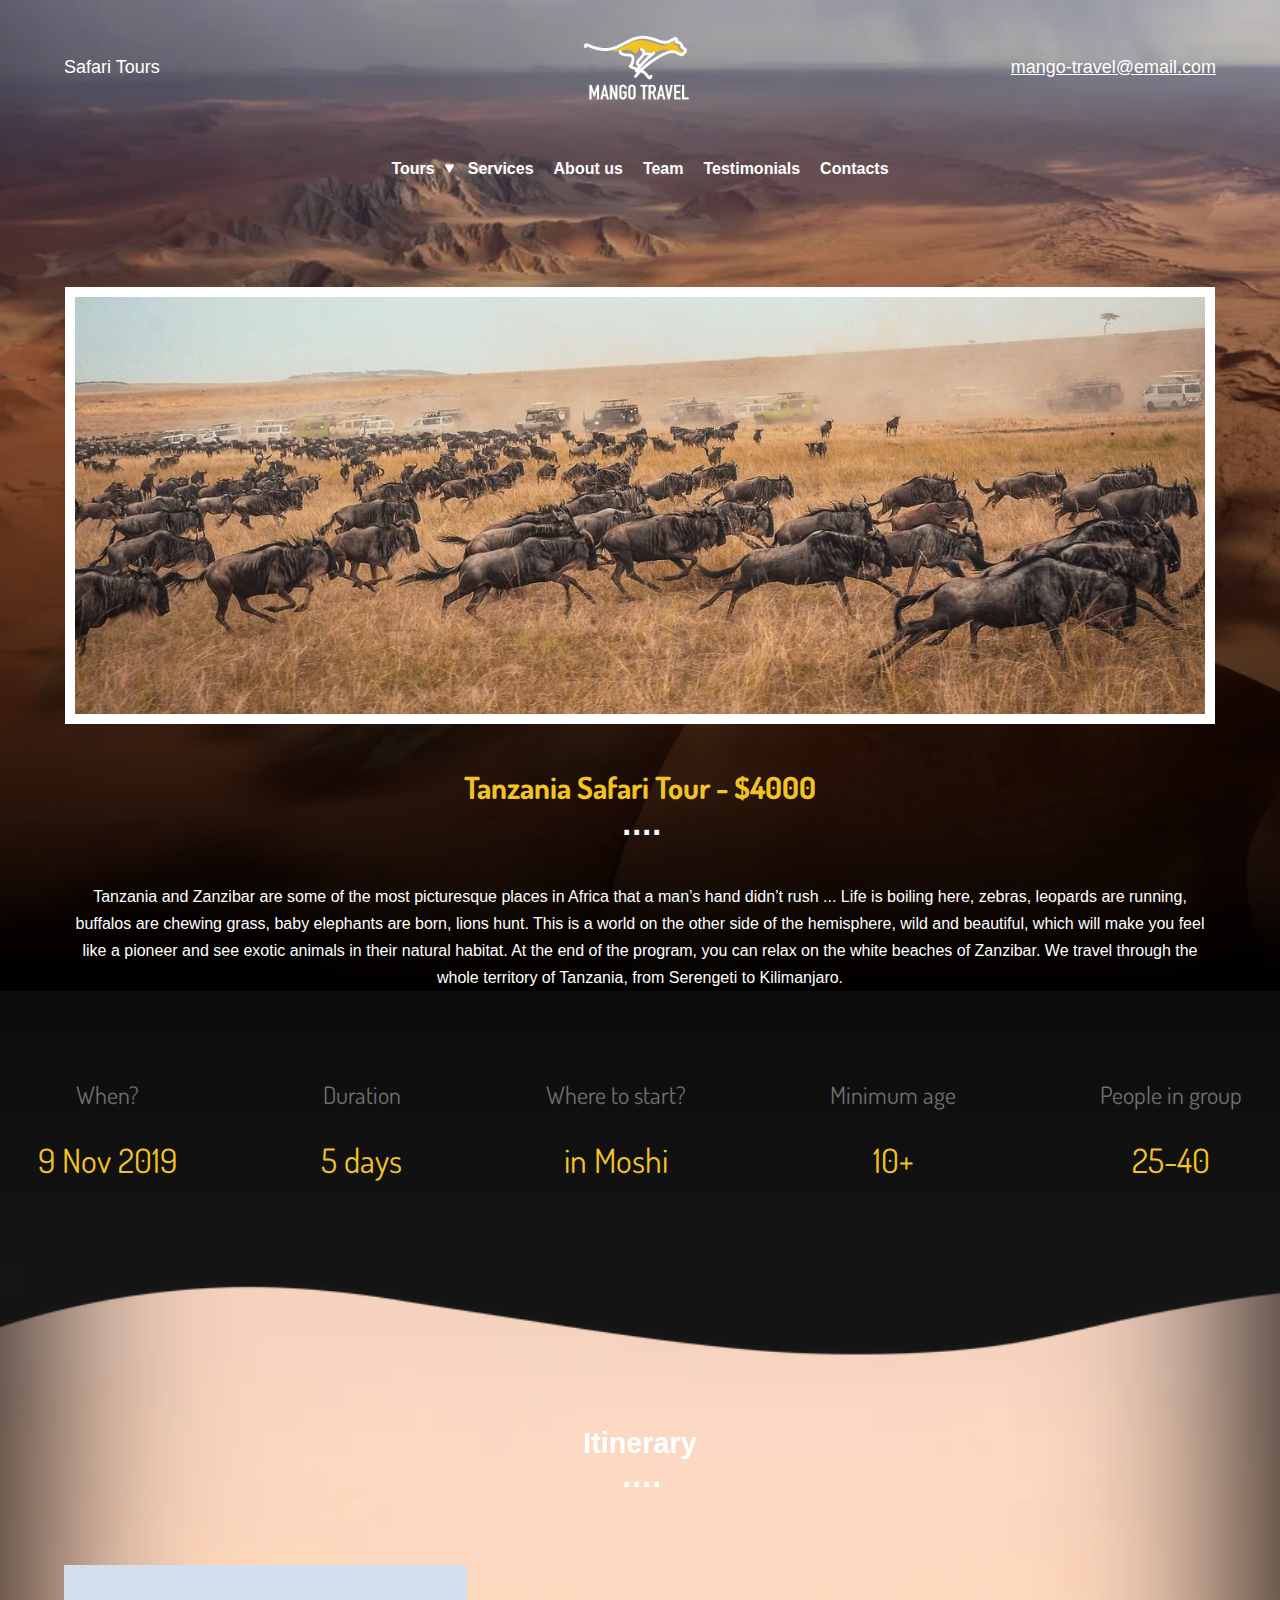
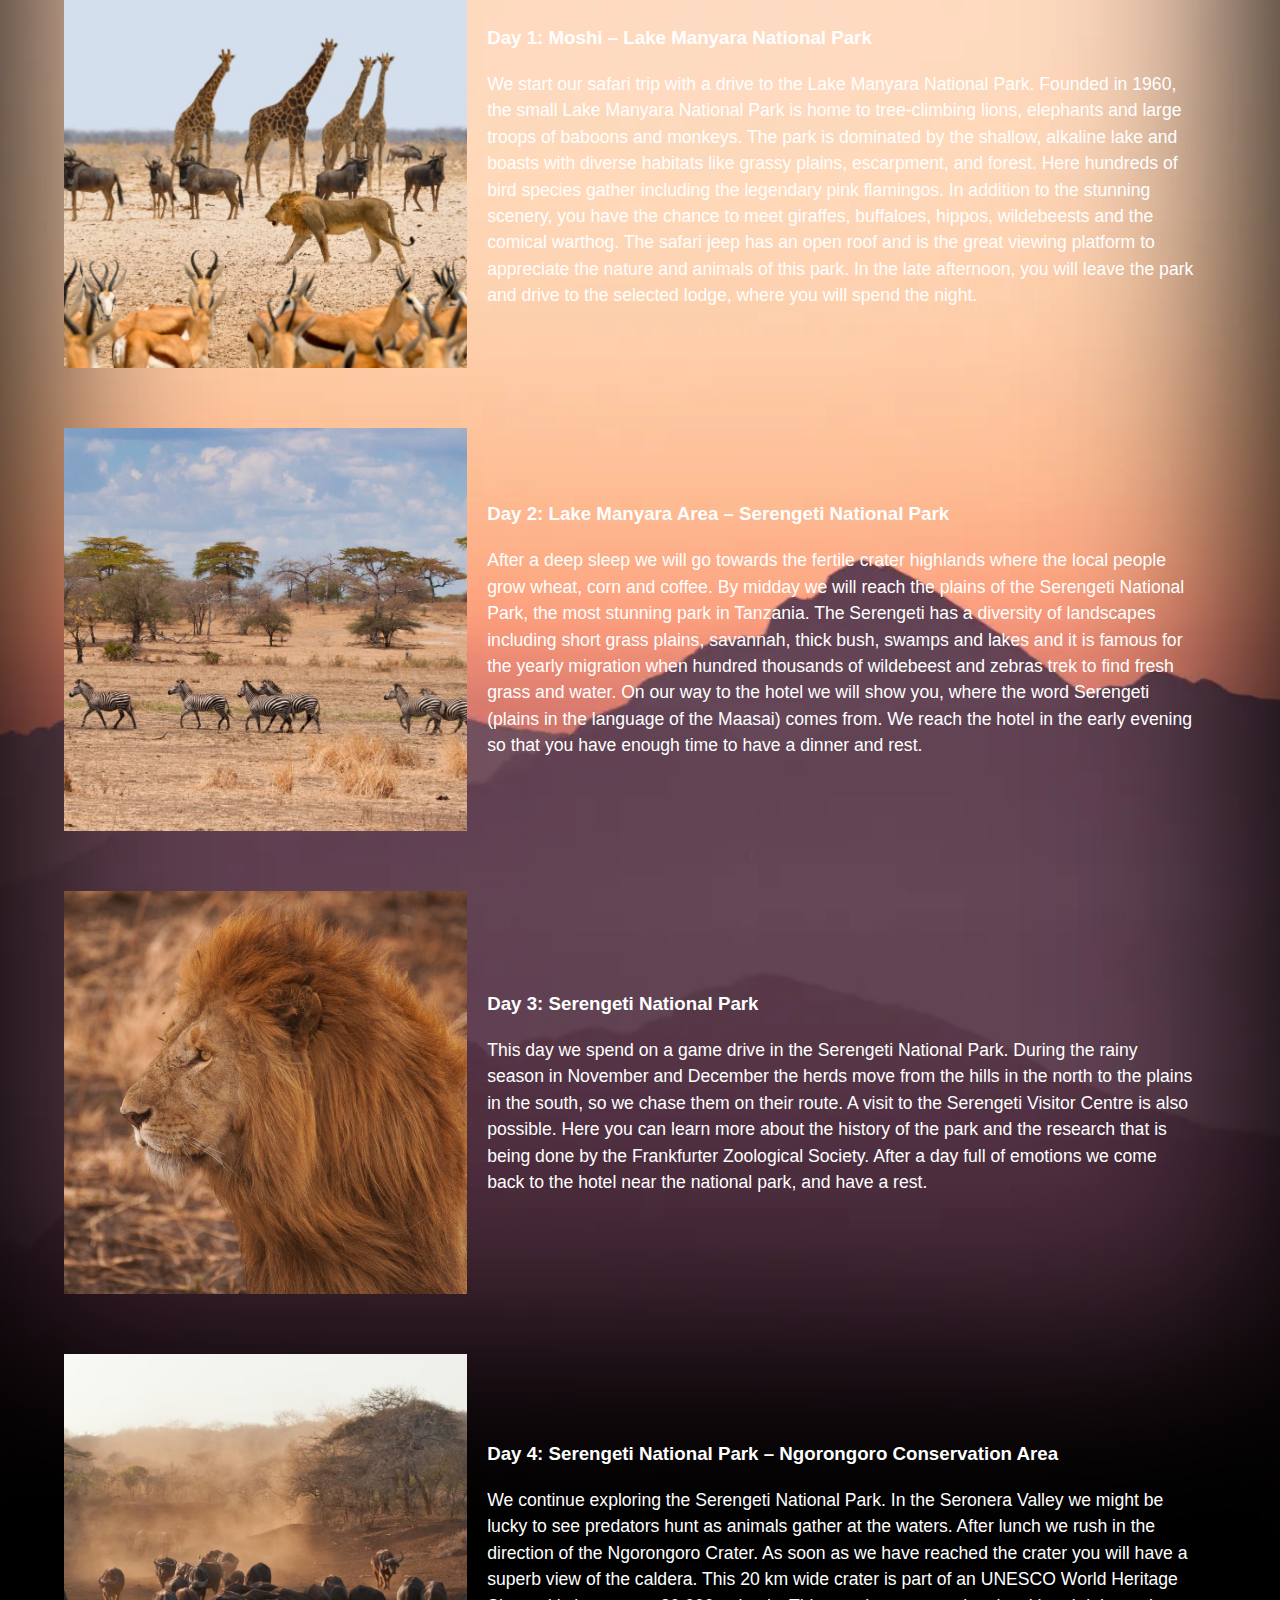
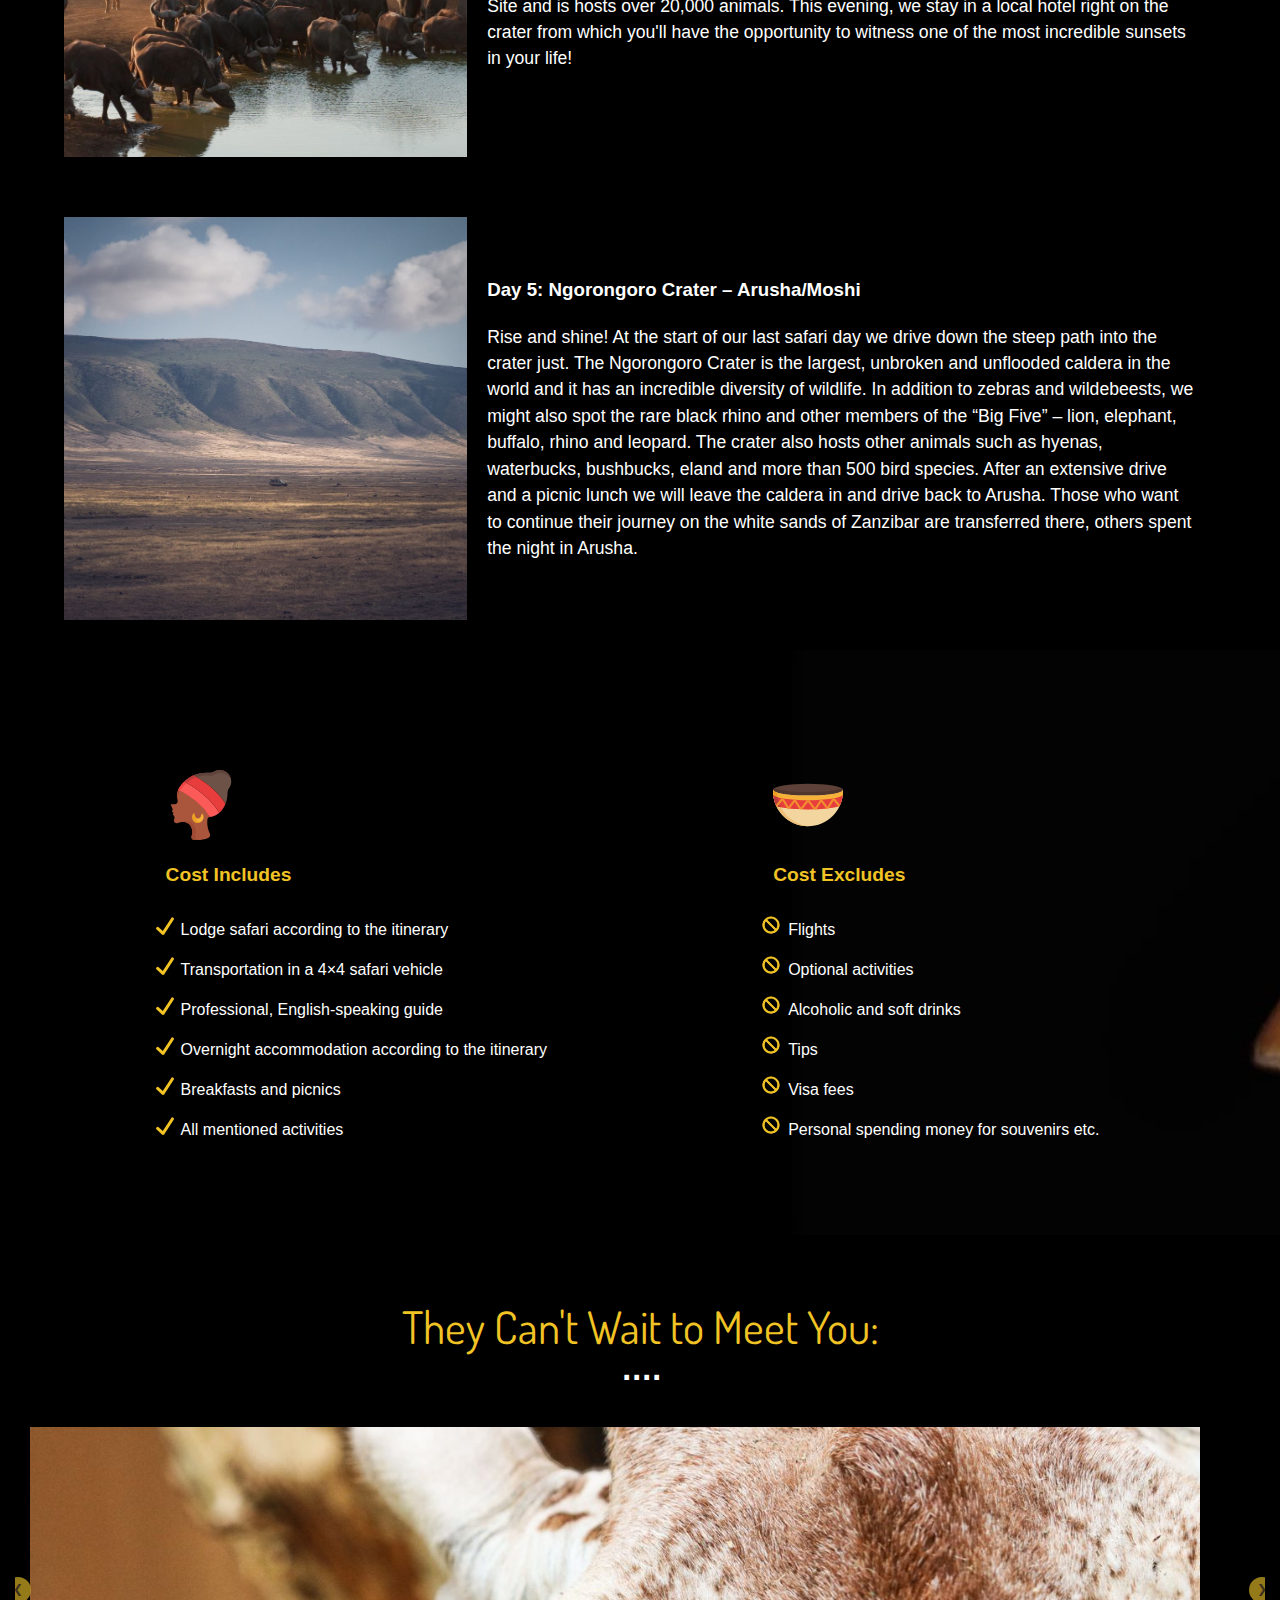
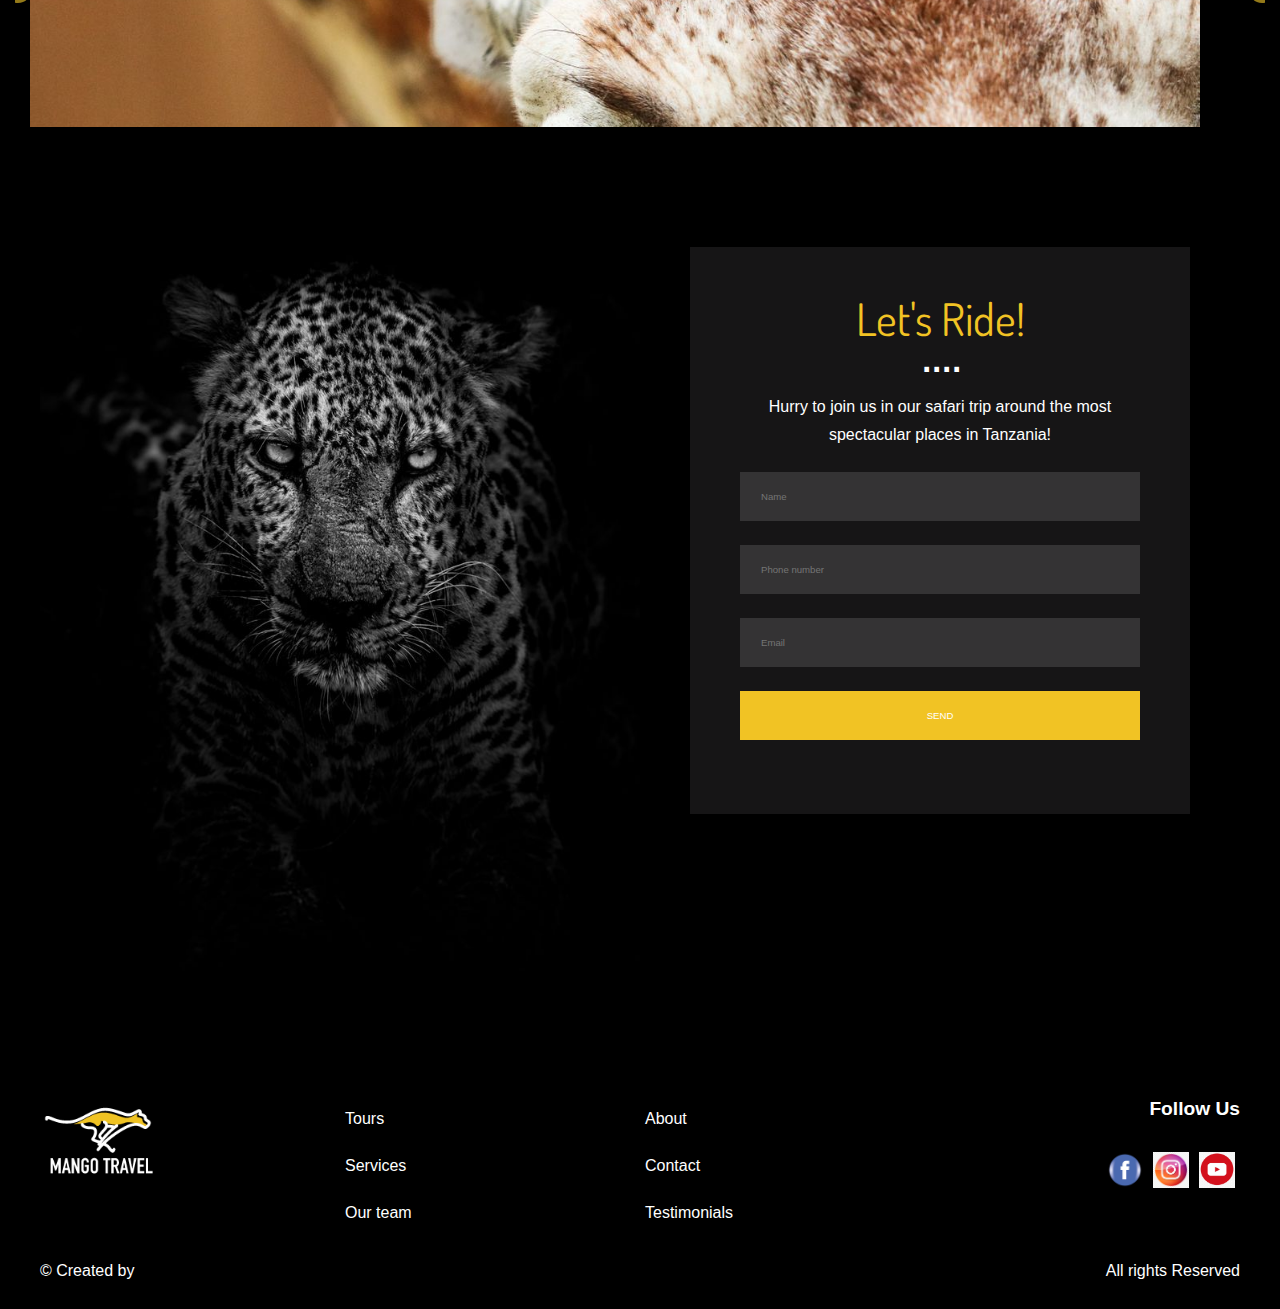
==== tanzania_page.html @ 04dff115 "add style to footer in page tanzania" ====
<!DOCTYPE html>
<html lang="en">

<head>
    <meta charset="UTF-8">
    <meta http-equiv="X-UA-Compatible" content="IE=edge">
    <meta name="viewport" content="width=device-width, initial-scale=1.0">
    <title>Tanzania Tour Page: Safari Tour</title>
    <link rel="shortcut icon" href="img/s_logo.png" type="img/s-icon">
    <link rel="stylesheet" href="css/tanzania_index.css">
</head>

<body>
    <header class="header__tanzania">
        <div class="header__tanzania-contacts container" id="tanzania_header_contacts">
            <h1 class="tanzania-contacts-name">Safari Tours</h1>
            <a class="tanzania-contacts-logo" href="index.html">
                <img src="img/logo_leopard.png" alt="mango travel logo">
            </a>
            <a class="tanzania-contacts-email" href="mailto:mango-travel@email.com">mango-travel@email.com</a>
            <div class="nav_icon" id="icon_tanzania_nav">
                <div class="nav_icon_line"></div>
                <div class="nav_icon_line"></div>
                <div class="nav_icon_line"></div>
            </div>
        </div>
        <nav class="nav__tanzania container" id="nav__tanzania">
            <a class="tanzania-contacts-logo_nav" href="index.html">
                <img src="img/logo_leopard.png" alt="mango travel logo">
            </a>
            <div id="nav_icon_tanzania_close">
                <img src="img/icons_close.png" alt="close button">
            </div>
            <div class="nav__tanzania-item_container" id="wrapper">
                <div class="nav__tanzania_item_tour_wrapper">
                    <a class="nav__tanzania-item" href="index.html#our_tours">Tours</a>
                    <img src="img/icons-down.png" id="tour_list_bt" alt="drop down button">
                </div>
                <div class="tour_list_nav" id="tour_list_nav">
                    <ul>
                       <li id="tanzania_item">Tanzania</li>
                       <li>Moshi</li>
                       <li>Serengeti</li>
                    </ul>
               </div>
                    <a class="nav__tanzania-item" href="index.html#services">Services</a>
                    <a class="nav__tanzania-item" href="index.html#about_us">About us</a>
                    <a class="nav__tanzania-item" href="index.html#team">Team</a>
                    <a class="nav__tanzania-item" href="index.html#testimonials">Testimonials</a>
                    <a class="nav__tanzania-item" href="index.html#contacts">Contacts</a>
                    <a class="tanzania-contacts-email_nav" href="mailto:mango-travel@email.com">mango-travel@email.com</a>
            </div>
        </nav>
        <div class="header__tanzania_image_wrapper">
            <img src="img/tanzania_header.jpg" alt="photo of Tanzania" width="400">  
        </div>
        <div class="tanzania-tour-description container">
            <h2 class="tour-description-header">Tanzania Safari Tour - $4000</h2>
            <span class="dot">....</span>
            <p class="tour-description-inform">Tanzania and Zanzibar are some of the most picturesque places in Africa
                that a man’s hand didn’t rush ...
                Life is boiling here, zebras, leopards are running, buffalos are chewing grass, baby elephants are born,
                lions hunt. This is a world on the other side of the hemisphere, wild and beautiful,
                which will make you feel like a pioneer and see exotic animals in their natural habitat. At the end of
                the program,
                you can relax on the white beaches of Zanzibar.
                We travel through the whole territory of Tanzania, from Serengeti to Kilimanjaro.</p>
        </div>
    </header>
    <main>    
        <div class="tanzania-tour-description-question-answer">
            <div class="tour-description-question-answer">
                <span class="tour-description-question">When?</span>
                <span class="tour-description-answer">9 Nov 2019</span>
            </div>
            <div class="tour-description-question-answer">
                <span class="tour-description-question">Duration</span>
                <span class="tour-description-answer">5 days</span>
            </div>
            <div class="tour-description-question-answer">
                <span class="tour-description-question">Where to start?</span>
                <span class="tour-description-answer">in Moshi</span>
            </div>
            <div class="tour-description-question-answer">
                <span class="tour-description-question">Minimum age</span>
                <span class="tour-description-answer">10+</span>
            </div>
            <div class="tour-description-question-answer">
                <span class="tour-description-question">People in group</span>
                <span class="tour-description-answer">25-40</span>
            </div>
        </div>
        <section class="tanzania-itinerary">
            <div class="path-background"></div>
            <h2 class="itinerary-header">Itinerary</h2>
            <span class="dot">....</span>
            <article class="itinerary container">
                <div class="itinerary_img_wrapper">
                    <img src="img/itinerary_day1.jpg" alt="photo of itinerary day 1" width="300">
                </div>
                <div class="itinerary-item">
                    <h3 class="itinerary-item-header">Day 1: Moshi – Lake Manyara National Park</h3>
                    <p class="itinerary-item-text">We start our safari trip with a drive to the Lake Manyara National
                        Park.
                        Founded in 1960, the small Lake Manyara National Park is home to tree-climbing lions, elephants
                        and large troops of
                        baboons and monkeys. The park is dominated by the shallow, alkaline lake and boasts with diverse
                        habitats like grassy plains,
                        escarpment, and forest. Here hundreds of bird species gather including the legendary pink
                        flamingos. In addition to the stunning
                        scenery, you have the chance to meet giraffes, buffaloes, hippos, wildebeests and the comical
                        warthog. The safari jeep has an open
                        roof and is the great viewing platform to appreciate the nature and animals of this park. In the
                        late afternoon,
                        you will leave the park and drive to the selected lodge, where you will spend the night.</p>
                </div>
            </article>
            <article class="itinerary container">
                <div class="itinerary_img_wrapper">
                    <img src="img/itinerary_day2.jpg" alt="photo of itinerary day 2" width="300">
                </div>
                <div class="itinerary-item">
                    <h3 class="itinerary-item-header">Day 2: Lake Manyara Area – Serengeti National Park</h3>
                    <p class="itinerary-item-text">After a deep sleep we will go towards the fertile crater highlands
                        where the local people grow wheat,
                        corn and coffee. By midday we will reach the plains of the Serengeti National Park, the most
                        stunning park in Tanzania.
                        The Serengeti has a diversity of landscapes including short grass plains, savannah, thick bush,
                        swamps and lakes and it is
                        famous for the yearly migration when hundred thousands of wildebeest and zebras trek to find
                        fresh grass and water. On our way
                        to the hotel we will show you, where the word Serengeti (plains in the language of the Maasai)
                        comes from. We reach the hotel in the early evening so that you have enough time to have a
                        dinner and rest.</p>
                </div>
            </article>
            <article class="itinerary container">
                <div class="itinerary_img_wrapper">
                    <img src="img/itinerary_day3.jpg" alt="photo of itinerary day 3" width="300">
                </div>
                <div class="itinerary-item">
                    <h3 class="itinerary-item-header">Day 3: Serengeti National Park</h3>
                    <p class="itinerary-item-text">This day we spend on a game drive in the Serengeti National Park.
                        During the
                        rainy season in November and December the herds move from the hills in the north to the plains
                        in the south,
                        so we chase them on their route. A visit to the Serengeti Visitor Centre is also possible. Here
                        you can learn more
                        about the history of the park and the research that is being done by the Frankfurter Zoological
                        Society.
                        After a day full of emotions we come back to the hotel near the national park, and have a rest.
                    </p>
                </div>
            </article>
            <article class="itinerary container">
                <div class="itinerary_img_wrapper">
                    <img src="img/itinerary_day5.jpg" alt="photo of itinerary day 5" width="300">
                </div>
                <div class="itinerary-item">
                    <h3 class="itinerary-item-header">
                        Day 4: Serengeti National Park – Ngorongoro Conservation Area</h3>
                    <p class="itinerary-item-text">We continue exploring the Serengeti National Park. In the Seronera
                        Valley we
                        might be lucky to see predators hunt as animals gather at the waters. After lunch we rush in the
                        direction of
                        the Ngorongoro Crater. As soon as we have reached the crater you will have a superb view of the
                        caldera. This 20 km
                        wide crater is part of an UNESCO World Heritage Site and is hosts over 20,000 animals. This
                        evening, we stay in a local
                        hotel right on the crater from which you'll have the opportunity to witness one of the most
                        incredible
                        sunsets in your life!</p>
                </div>
            </article>
            <article class="itinerary container">
                <div class="itinerary_img_wrapper">
                    <img src="img/itinerary_day4.jpg" alt="photo of itinerary day 4" width="300">
                </div>
                <div class="itinerary-item">
                    <h3 class="itinerary-item-header">Day 5: Ngorongoro Crater – Arusha/Moshi</h3>
                    <p class="itinerary-item-text">Rise and shine! At the start of our last safari day we drive down the
                        steep path
                        into the crater just. The Ngorongoro Crater is the largest, unbroken and unflooded caldera in
                        the world and
                        it has an incredible diversity of wildlife. In addition to zebras and wildebeests, we might also
                        spot the
                        rare black rhino and other members of the “Big Five” – lion, elephant, buffalo, rhino and
                        leopard. The
                        crater also hosts other animals such as hyenas, waterbucks, bushbucks, eland and more than 500
                        bird species.
                        After an extensive drive and a picnic lunch we will leave the caldera in and drive back to
                        Arusha. Those who
                        want to continue their journey on the white sands of Zanzibar are transferred there, others
                        spent the night
                        in Arusha.</p>
                </div>
            </article>
        </section>
        <div class="tour-cost-includes-excludes">
            <div class="tour-cost-includes container">
                <svg>
                    <use href="img/cost_include_picture.svg#capa_incl"></use>
                </svg>
                <p class="tour-cost-includes-header">Cost Includes</p>
                <ul class="tour-cost-includes-list">
                    <li class="tour-cost-includes-list-item">Lodge safari according to the itinerary</li>
                    <li class="tour-cost-includes-list-item">Transportation in a 4×4 safari vehicle</li>
                    <li class="tour-cost-includes-list-item">Professional, English-speaking guide</li>
                    <li class="tour-cost-includes-list-item">Overnight accommodation according to the itinerary</li>
                    <li class="tour-cost-includes-list-item">Breakfasts and picnics</li>
                    <li class="tour-cost-includes-list-item">All mentioned activities</li>
                </ul>
            </div>
            <div class="tour-cost-excludes container">
                <svg>
                    <use href="img/cost_exclude_picture.svg#capa_excl"></use>
                </svg>
                <p class="tour-cost-excludes-header">Cost Excludes</p>
                <ul class="tour-cost-excludes-list">
                    <li class="tour-cost-excludes-list-item">Flights </li>
                    <li class="tour-cost-excludes-list-item">Optional activities</li>
                    <li class="tour-cost-excludes-list-item">Alcoholic and soft drinks</li>
                    <li class="tour-cost-excludes-list-item">Tips</li>
                    <li class="tour-cost-excludes-list-item">Visa fees</li>
                    <li class="tour-cost-excludes-list-item">Personal spending money for souvenirs etc.</li>
                </ul>
            </div>
        </div>
        <div class="illustration">
            <p class="illustration-header">They Can't Wait to Meet You:</p>
            <span class="dot">....</span>
            <div class="illustration-wrapper">
                <ul class="illustration-picture container">
                    <li><img src="img/illustration/illustration-giraffe.jpg" alt="photo of animals" width="300"></li>
                    <li><img src="img/illustration/illustration-lion.jpg" alt="photo of animals" width="300"></li> 
                    <li><img src="img/illustration/illustration-zebra.jpg" alt="photo of animals" width="300"></li>
                    <li><img src="img/illustration/illustration-roe.jpg" alt="photo of animals" width="300"></li>
                    <li><img src="img/illustration/illustration-elephant.jpg" alt="photo of animals" width="300"></li>
                    <li><img src="img/illustration/illustration-monkey.jpg" alt="photo of animals" width="300"></li>
                    <li><img src="img/illustration/illustration-giraffe-field.jpg" alt="photo of animals" width="300"></li> 
                    <li><img src="img/illustration/illustration-zebra-field.jpg" alt="photo of animals" width="300"></li>
                    <li><img src="img/illustration/illustration-lion-eyes.jpg" alt="photo of animals" width="300"></li>
                </ul>
                <span class="prev" id="prev_bt">&#10094;</span>
                <span class="next" id="next_bt">&#10095;</span>
            </div>
        </div>
        <div class="contact-form">
            <div class="contact-form-container container">
                <div class="contact-form-img-wrapper">
                    <img src = "img/contact_form_tanzania.jpg" alt="photo of a leopard">
                </div>
                <div class="form-container">
                    <form>
                        <p class="user-input-header">Let's Ride!</p>
                        <span class="dot" id="form-dot">....</span>
                        <p class="user-input-text">Hurry to join us in our safari trip around the most spectacular places in
                            Tanzania!</p>
                        <input class="user-input-name" name="name" placeholder="Name" type="text" required>
                        <input class="user-input-phone" name="phone number" placeholder="Phone number" type="number" required>
                        <input class="user-input-email" name="email" placeholder="Email" type="email" required>
                        <input class="user-input-submit" type="submit" value="SEND">
                    </form>
                </div>
            </div>
        </div>
    </main>
    <footer class="footer">
        <div class="footer_container container">
            <div class="footer-wrapper">
                <a class="tanzania-footder-logo" href="index.html">
                    <img src="img/logo_leopard.png" alt="mango travel logo">
                </a>
                <div class="footer__menu">
                    <a href="index.html#our_tours">Tours</a>
                    <a href="index.html#services">Services</a>
                    <a href="index.html#team">Our team</a>
                </div>
                <div class="footer__menu">
                    <a href="index.html#about_us">About</a>
                    <a href="index.html#contacts">Contact</a>
                    <a href="index.html#testimonials">Testimonials</a>
                </div>
                <div class="footer_follow_us">
                    <p>Follow Us</p>
                    <ul>
                        <li><a href="https://www.facebook.com/" target="_blank"><img src="img/logo-facebook.png" width="80"
                            alt="fb-logo"></a></li>
                        <li><a href="https://www.instagram.com/" target="_blank"><img src="img/logo-insta.png" width="80"
                            alt="inst-logo"></a></li>
                        <li><a href="https://www.youtube.com/" target="_blank"><img src="img/logo-youtube.png" width="80"
                            alt="youtube-logo"></a></li>
                    </ul>
                </div>
            </div>
            <div class="footer_rights">
                <p>© Created by </p>
                <p>All rights Reserved</p>
            </div>
        </div>
    </footer>
    <script src="js/tanzania_nav.js"></script>
</body>

</html>
---- css/tanzania_index.css ----
@import url('https://fonts.googleapis.com/css2?family=Dosis:wght@700&display=swap');
@import url(tanzania_header.css);
@import url(tanzania_common.css);
@import url(tanzania_main.css);
@import url(tanzania_nav.css);
@import url(tanzania_itinerary.css);
@import url(tanzania_cost.css);
@import url(tanzania_illustration.css);
@import url(tanzania_contact_form.css);
@import url(tanzania_footer.css);
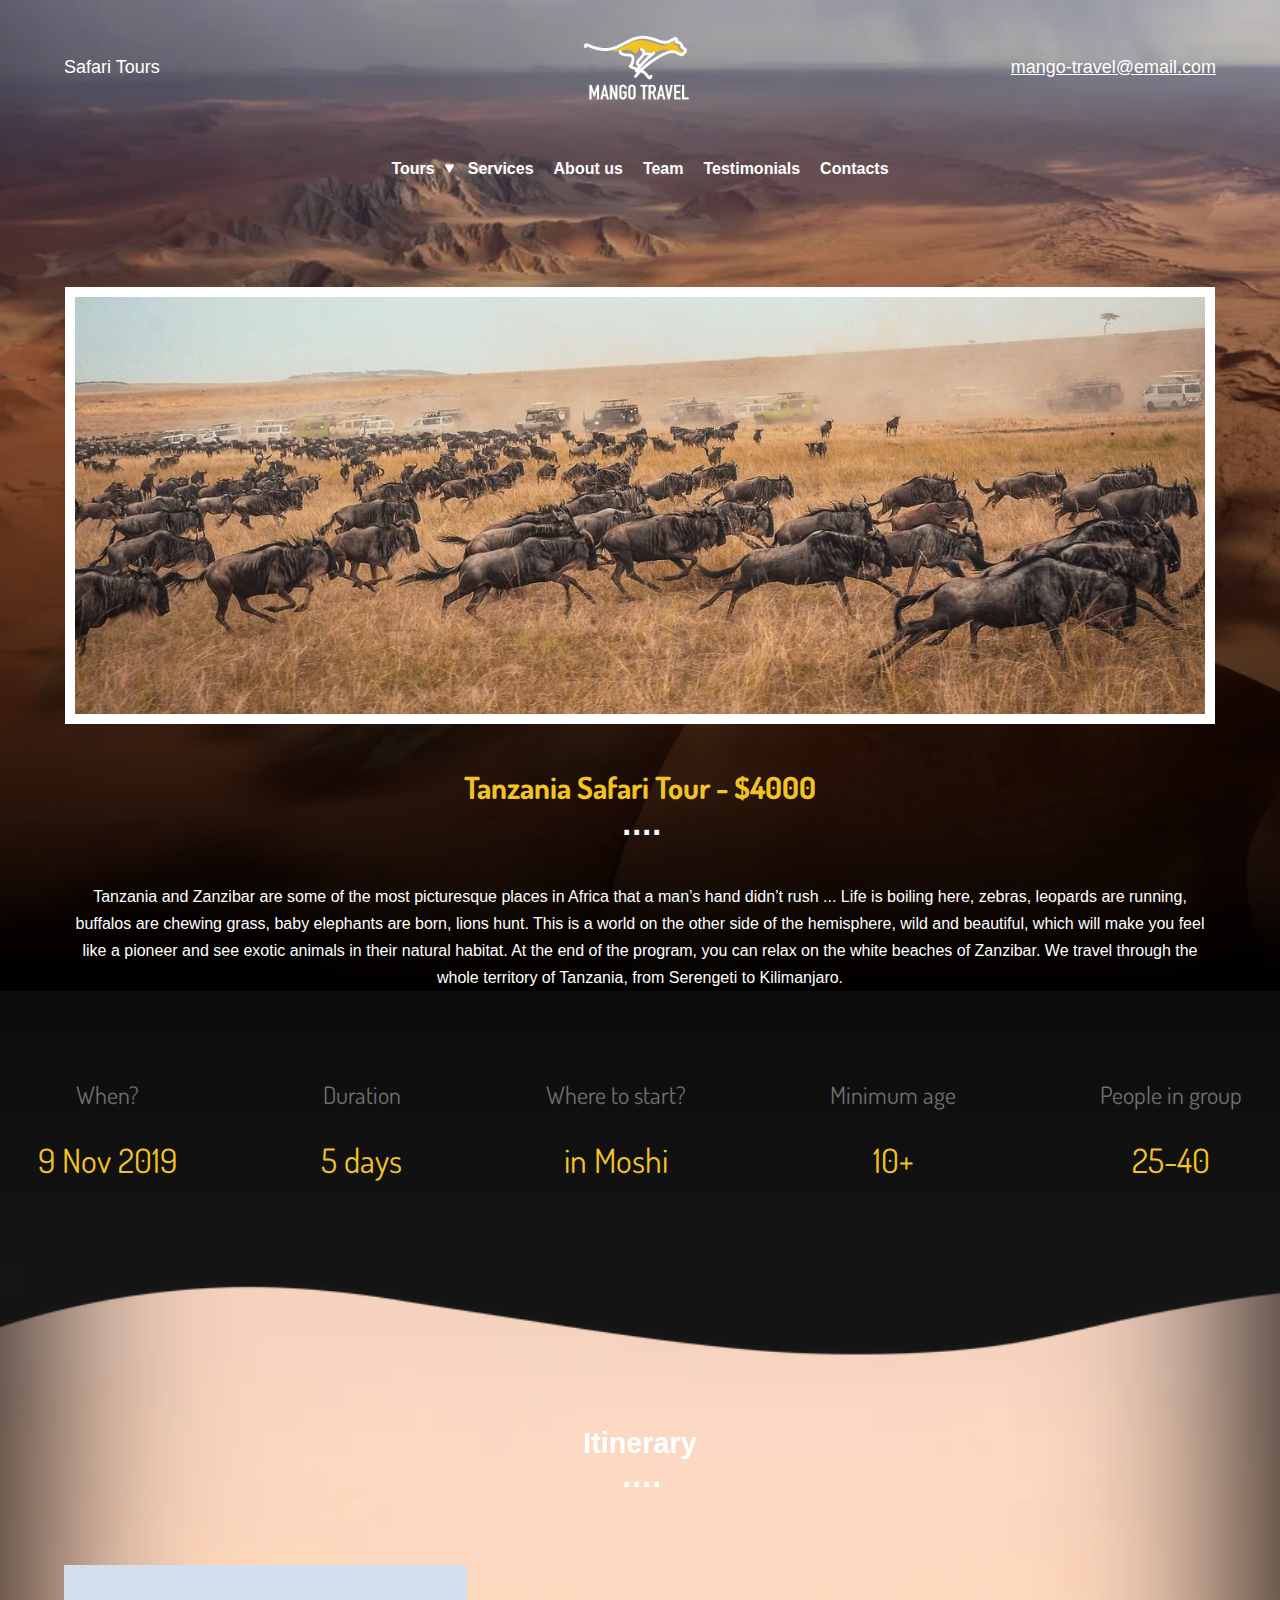
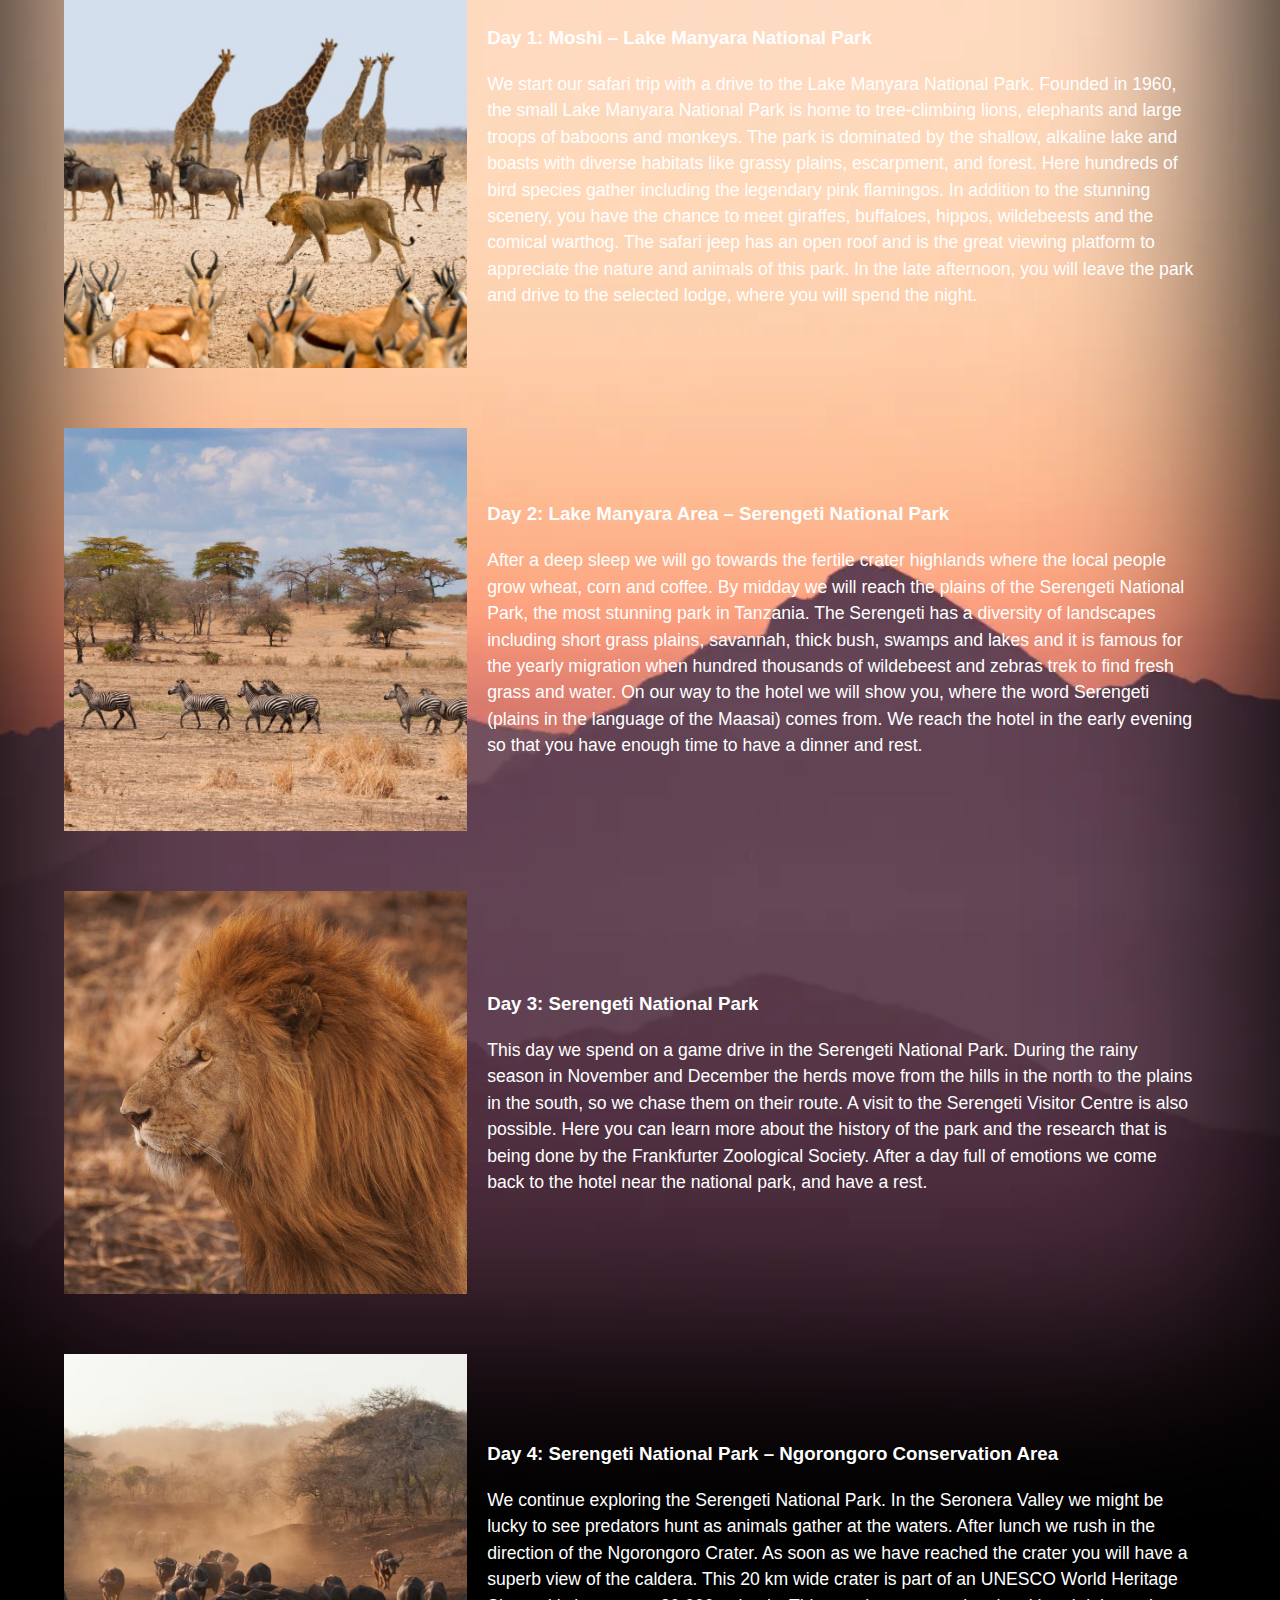
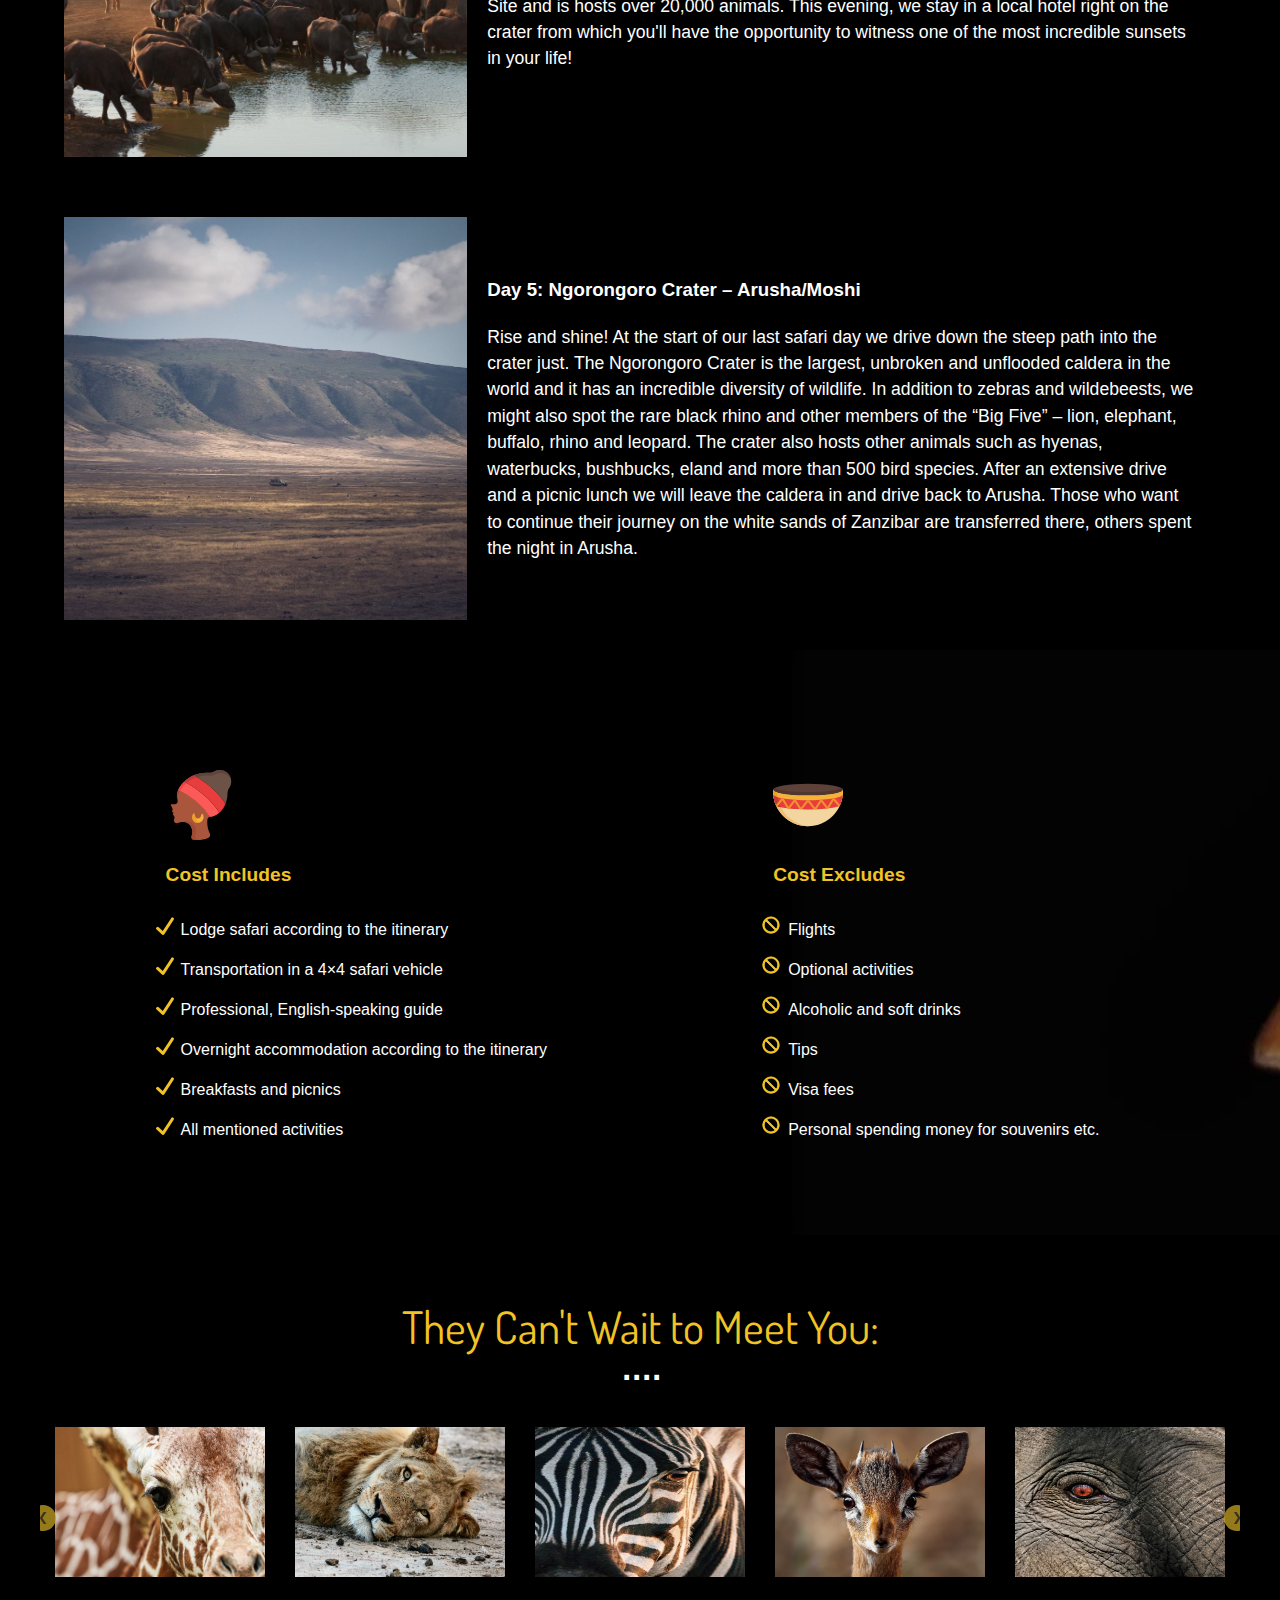
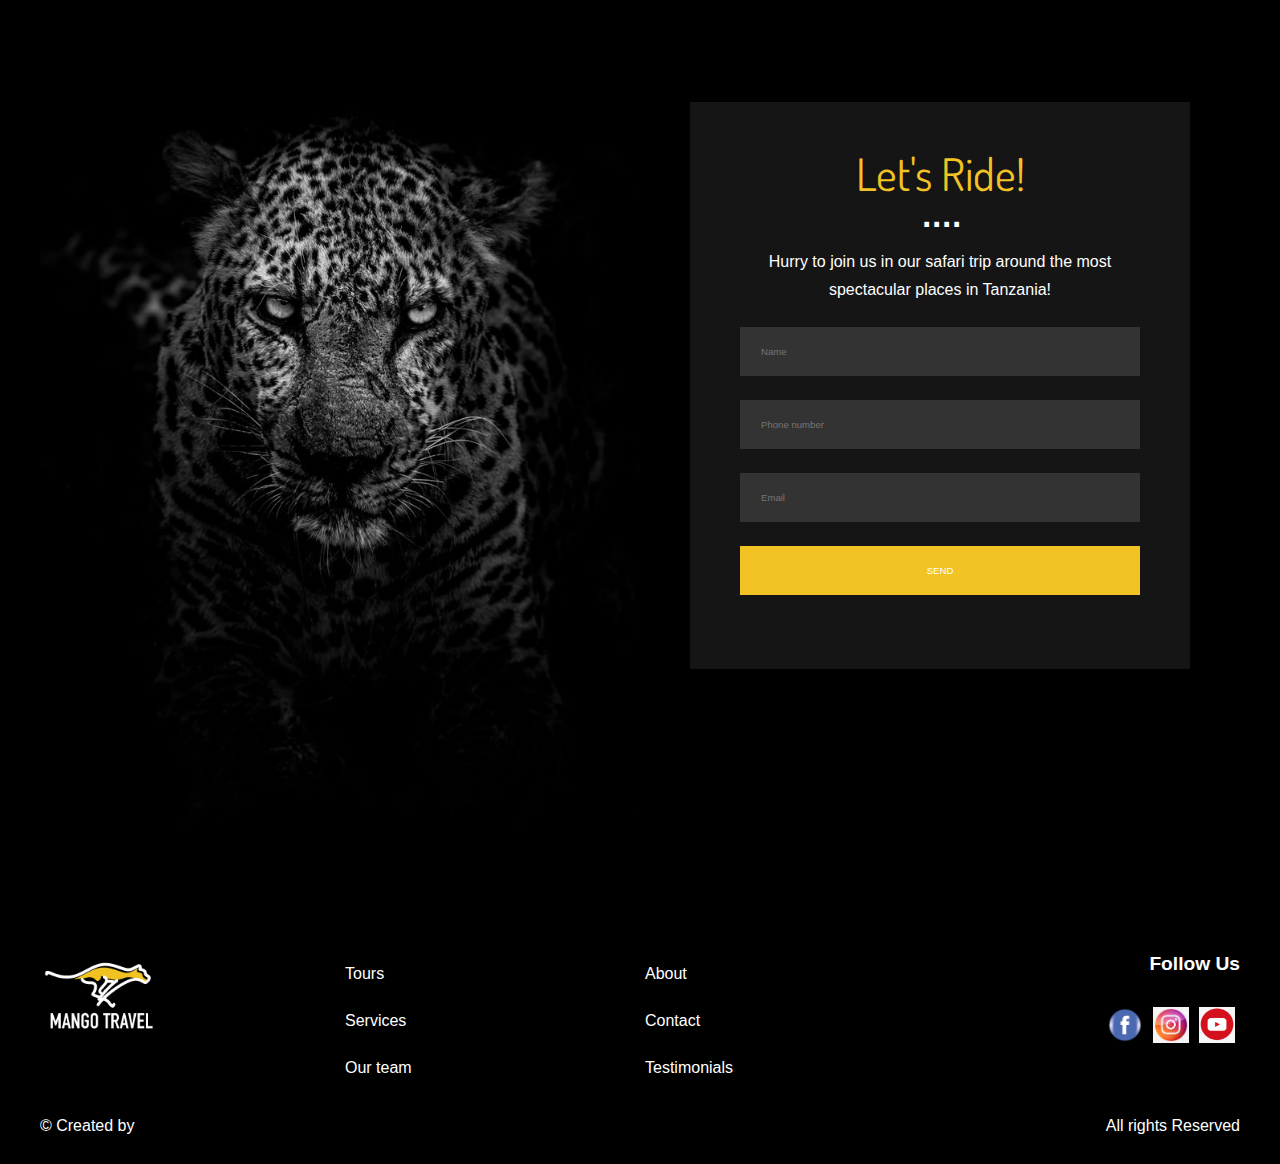
==== commit 31cf2f69: "add style to illustration block page tanzania" ====
--- a/tanzania_page.html
+++ b/tanzania_page.html
@@ -229,8 +229,8 @@
         <div class="illustration">
             <p class="illustration-header">They Can't Wait to Meet You:</p>
             <span class="dot">....</span>
-            <div class="illustration-wrapper">
-                <ul class="illustration-picture container">
+            <div class="illustration-wrapper container">
+                <ul class="illustration-picture">
                     <li><img src="img/illustration/illustration-giraffe.jpg" alt="photo of animals" width="300"></li>
                     <li><img src="img/illustration/illustration-lion.jpg" alt="photo of animals" width="300"></li> 
                     <li><img src="img/illustration/illustration-zebra.jpg" alt="photo of animals" width="300"></li>
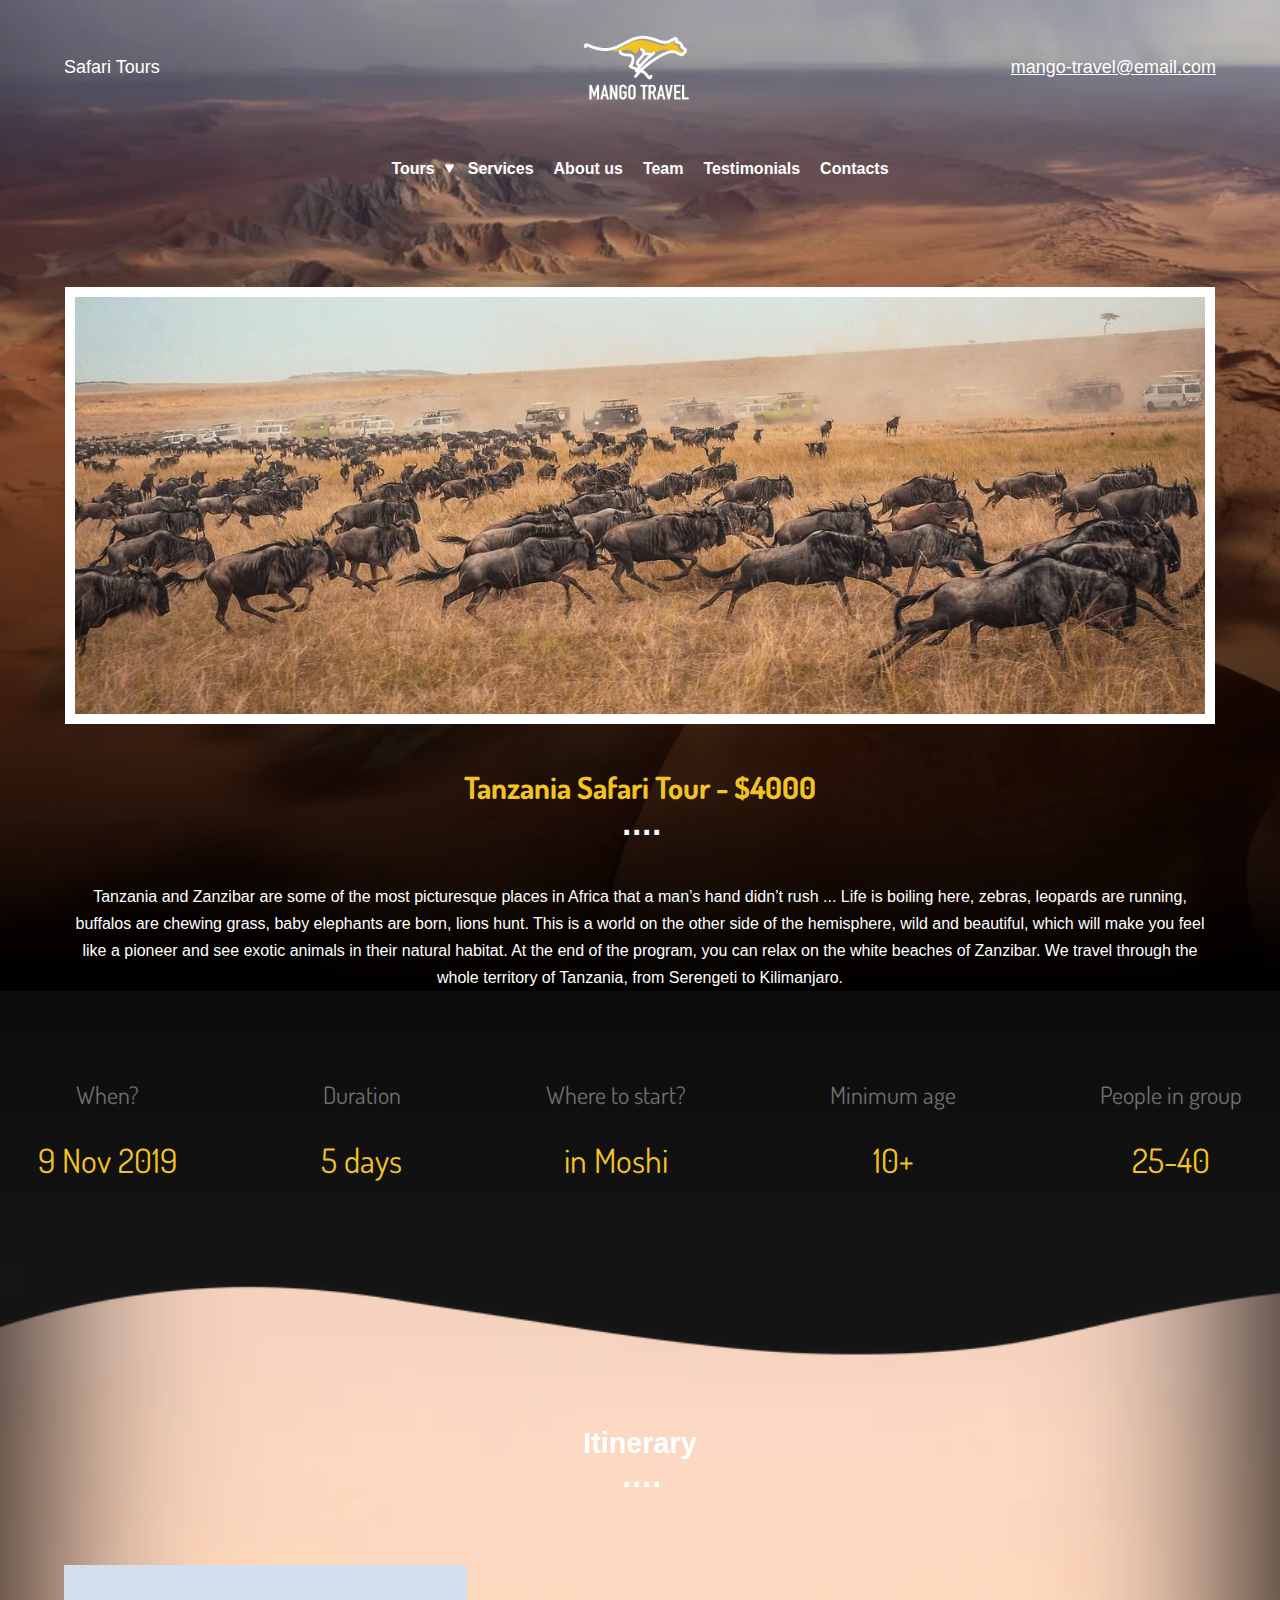
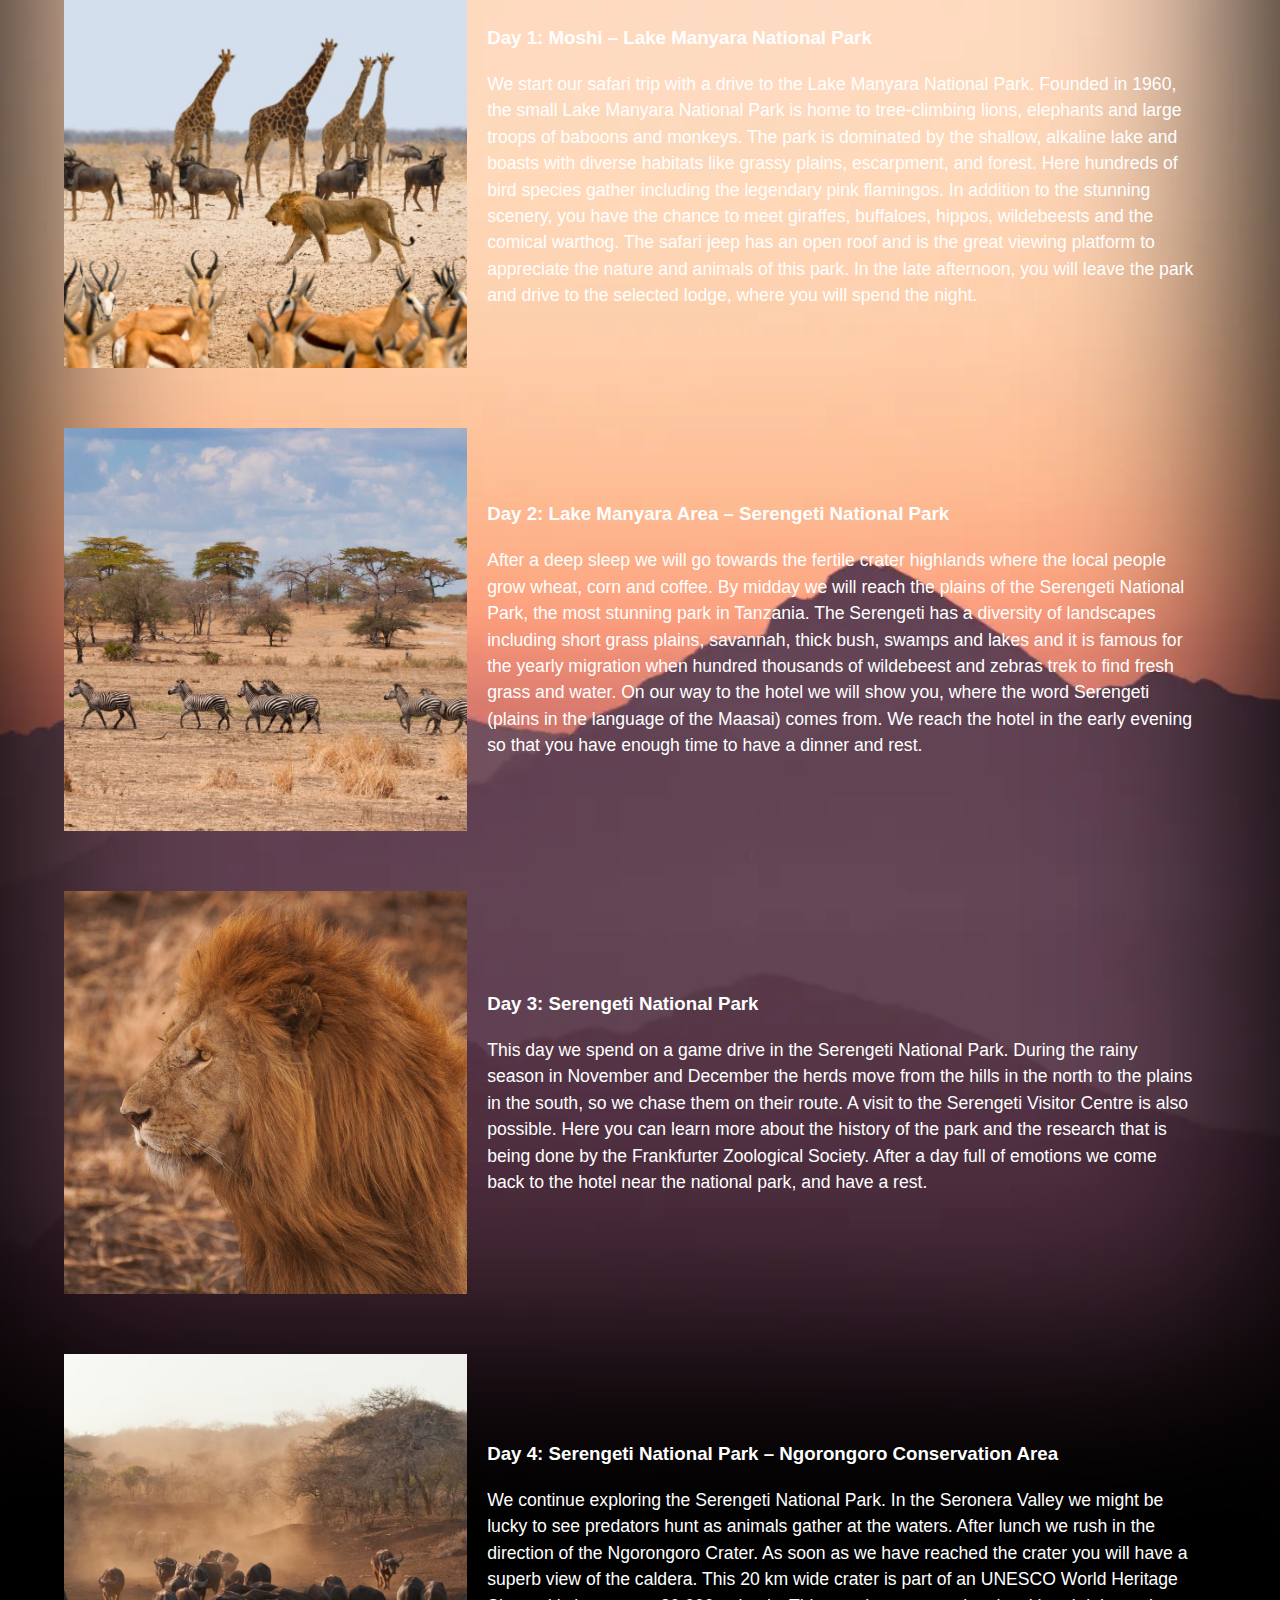
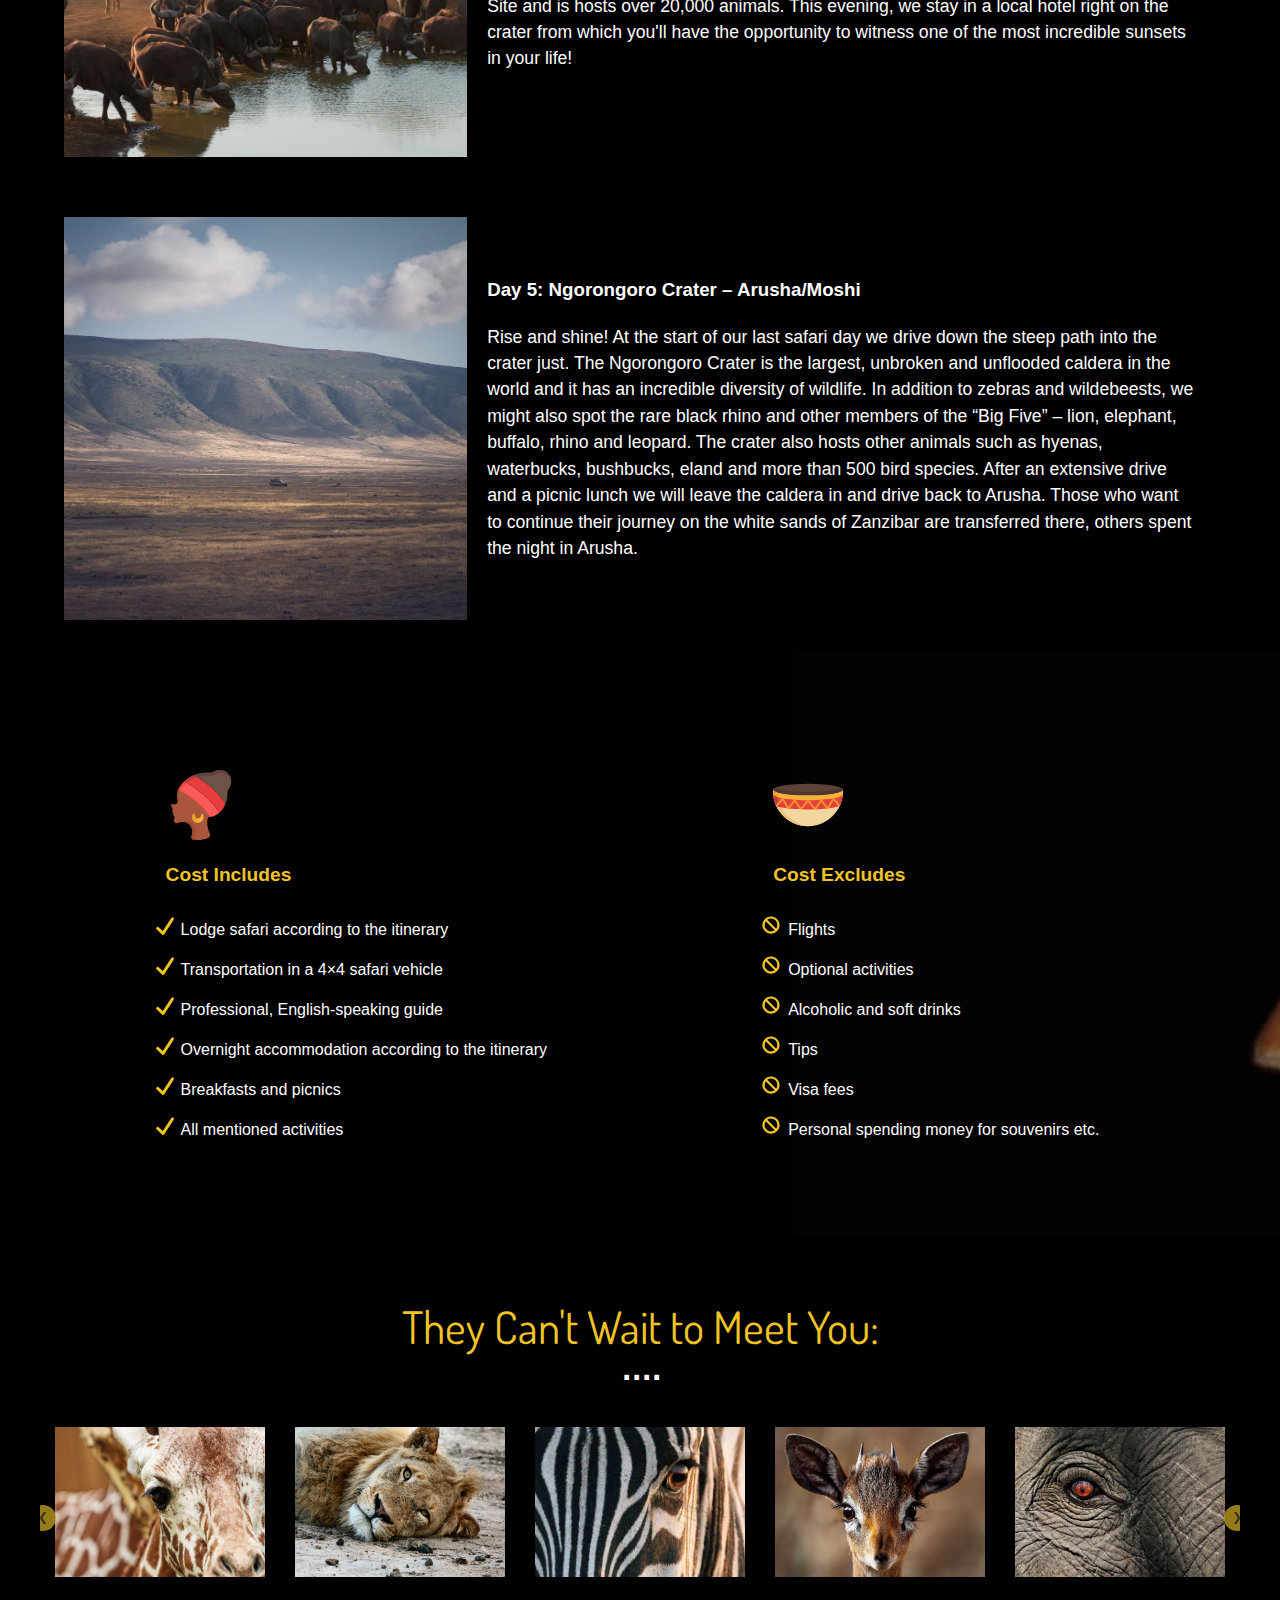
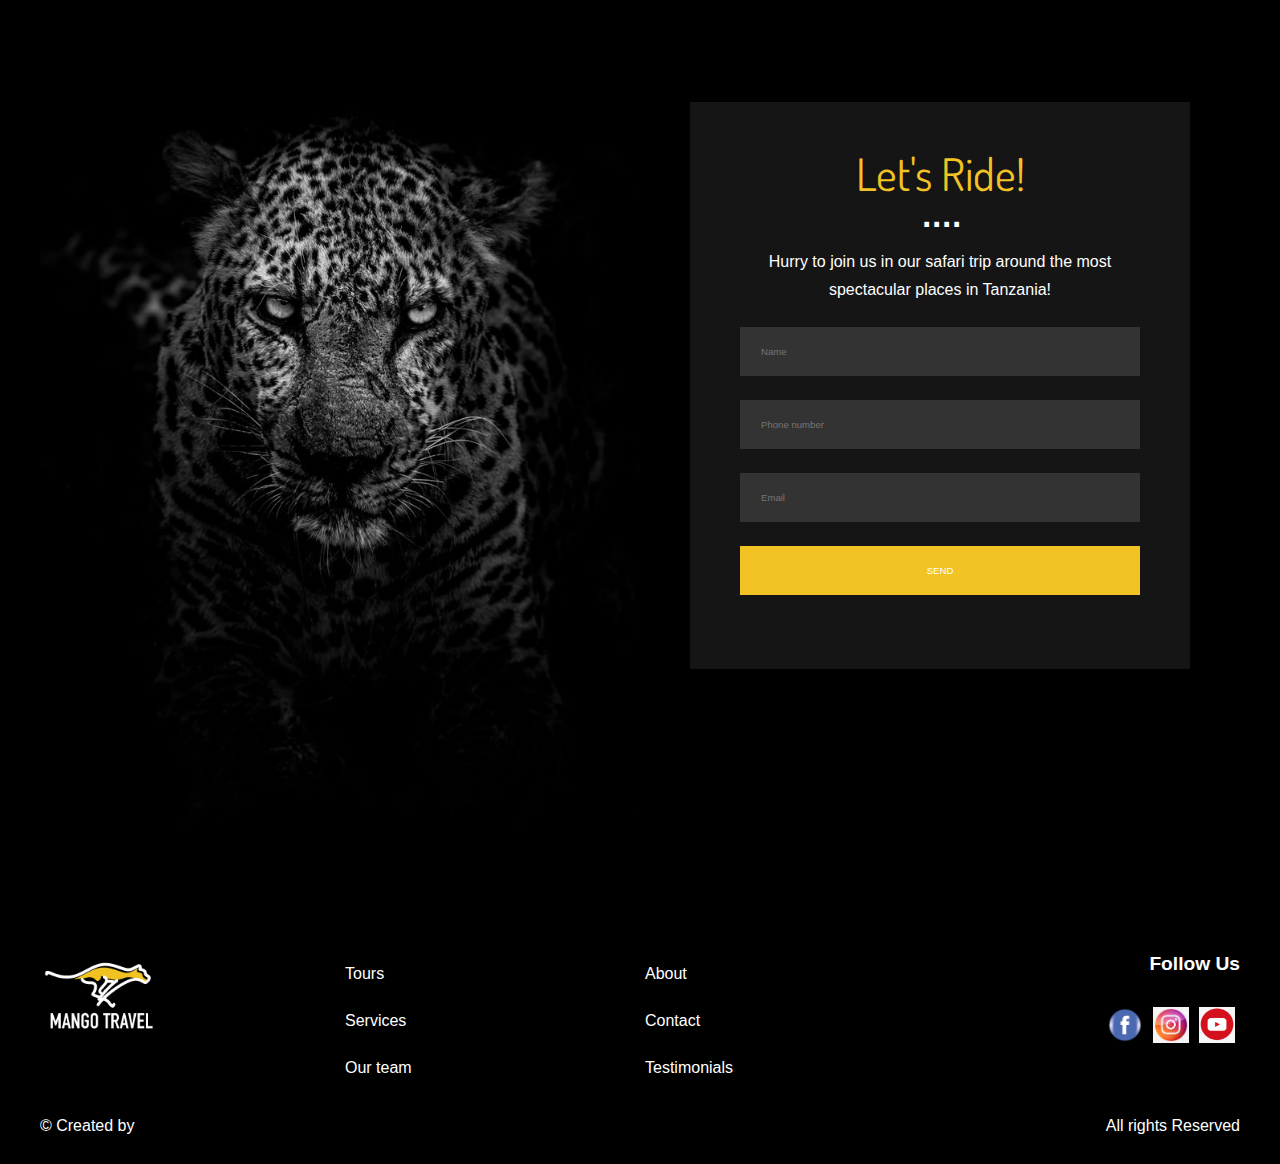
==== commit 08364634: "slider to tanzania page" ====
--- a/tanzania_page.html
+++ b/tanzania_page.html
@@ -231,18 +231,18 @@
             <span class="dot">....</span>
             <div class="illustration-wrapper container">
                 <ul class="illustration-picture">
-                    <li><img src="img/illustration/illustration-giraffe.jpg" alt="photo of animals" width="300"></li>
-                    <li><img src="img/illustration/illustration-lion.jpg" alt="photo of animals" width="300"></li> 
-                    <li><img src="img/illustration/illustration-zebra.jpg" alt="photo of animals" width="300"></li>
-                    <li><img src="img/illustration/illustration-roe.jpg" alt="photo of animals" width="300"></li>
-                    <li><img src="img/illustration/illustration-elephant.jpg" alt="photo of animals" width="300"></li>
-                    <li><img src="img/illustration/illustration-monkey.jpg" alt="photo of animals" width="300"></li>
-                    <li><img src="img/illustration/illustration-giraffe-field.jpg" alt="photo of animals" width="300"></li> 
-                    <li><img src="img/illustration/illustration-zebra-field.jpg" alt="photo of animals" width="300"></li>
-                    <li><img src="img/illustration/illustration-lion-eyes.jpg" alt="photo of animals" width="300"></li>
+                    <li class="illustration-list-item"><img src="img/illustration/illustration-giraffe.jpg" alt="photo of animals" width="300"></li>
+                    <li class="illustration-list-item"><img src="img/illustration/illustration-lion.jpg" alt="photo of animals" width="300"></li> 
+                    <li class="illustration-list-item"><img src="img/illustration/illustration-zebra.jpg" alt="photo of animals" width="300"></li>
+                    <li class="illustration-list-item"><img src="img/illustration/illustration-roe.jpg" alt="photo of animals" width="300"></li>
+                    <li class="illustration-list-item"><img src="img/illustration/illustration-elephant.jpg" alt="photo of animals" width="300"></li>
+                    <li class="illustration-list-item"><img src="img/illustration/illustration-monkey.jpg" alt="photo of animals" width="300"></li>
+                    <li class="illustration-list-item"><img src="img/illustration/illustration-giraffe-field.jpg" alt="photo of animals" width="300"></li> 
+                    <li class="illustration-list-item"><img src="img/illustration/illustration-zebra-field.jpg" alt="photo of animals" width="300"></li>
+                    <li class="illustration-list-item"><img src="img/illustration/illustration-lion-eyes.jpg" alt="photo of animals" width="300"></li>
                 </ul>
-                <span class="prev" id="prev_bt">&#10094;</span>
-                <span class="next" id="next_bt">&#10095;</span>
+                <span class="prev" id="prev_bt_tan">&#10094;</span>
+                <span class="next" id="next_bt_tan">&#10095;</span>
             </div>
         </div>
         <div class="contact-form">
@@ -300,6 +300,7 @@
         </div>
     </footer>
     <script src="js/tanzania_nav.js"></script>
+    <script src="js/tanzania_slider_illustration.js"></script>
 </body>
 
 </html>
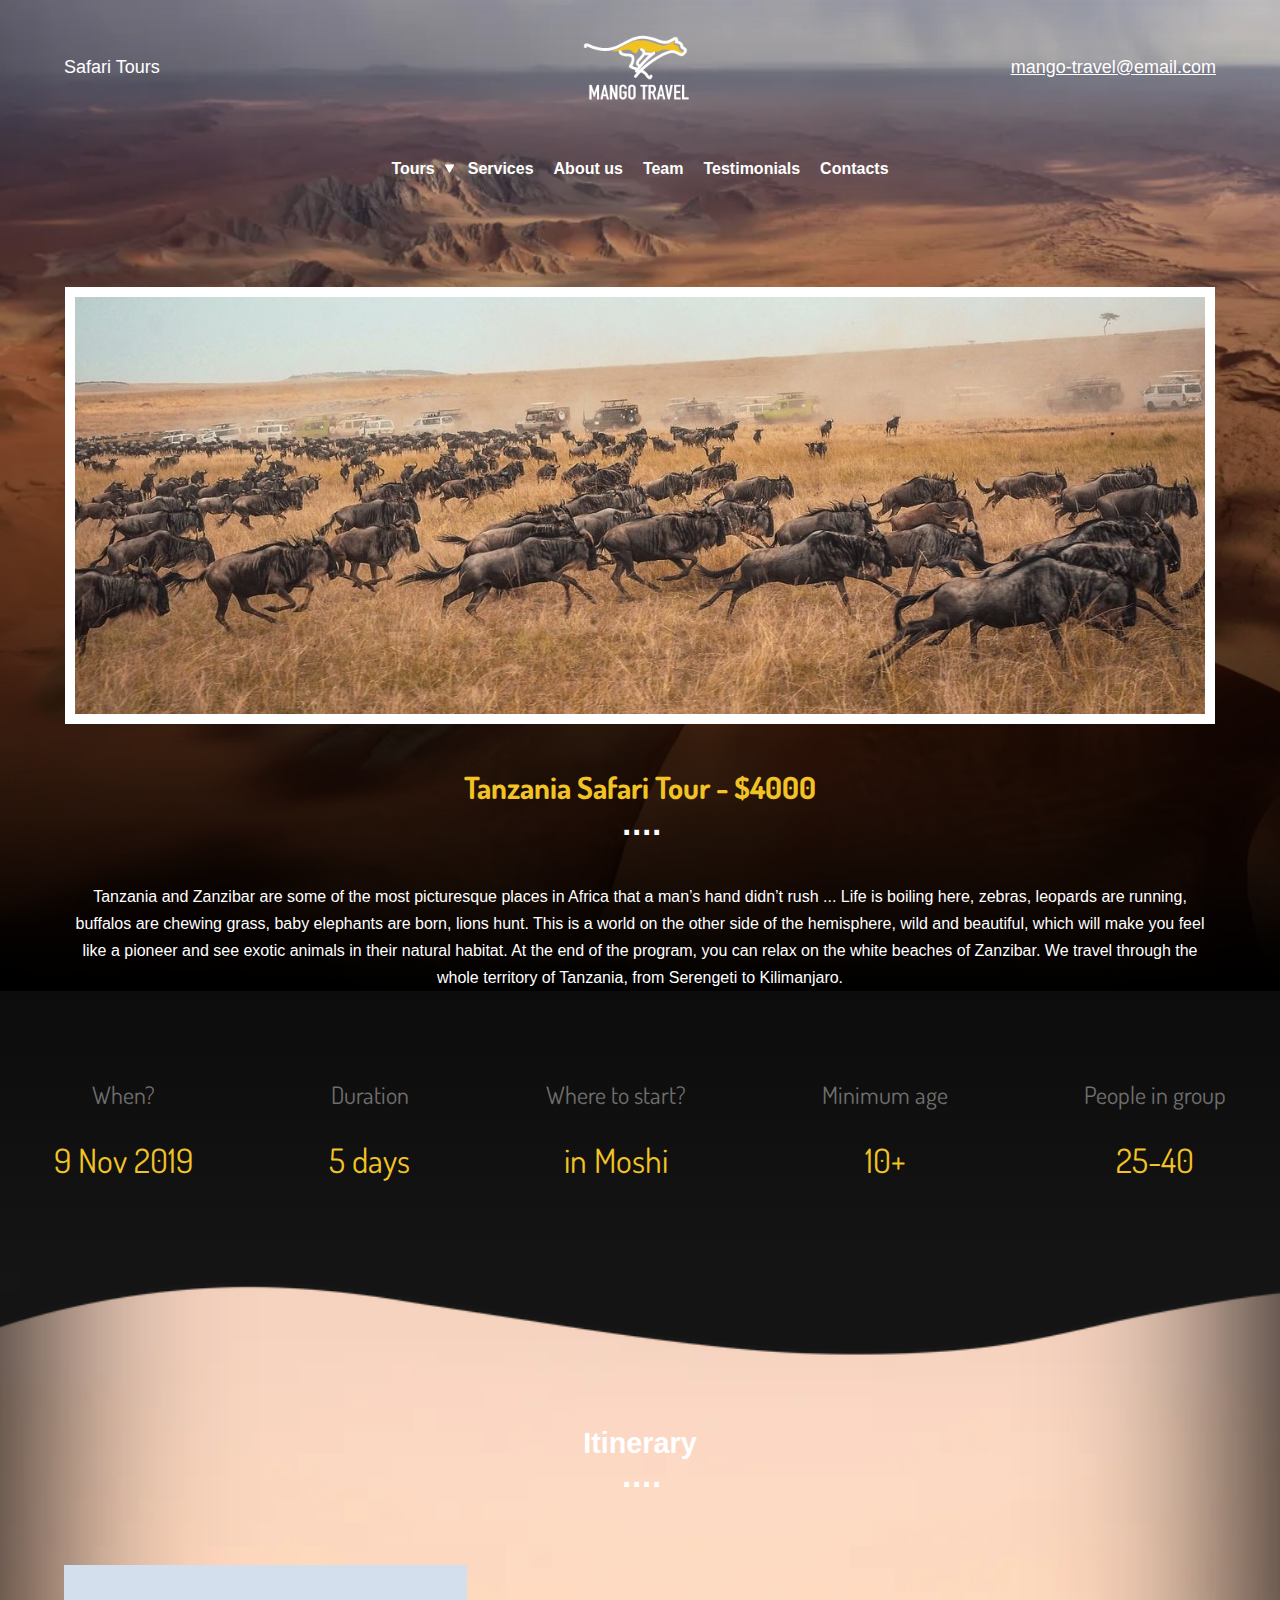
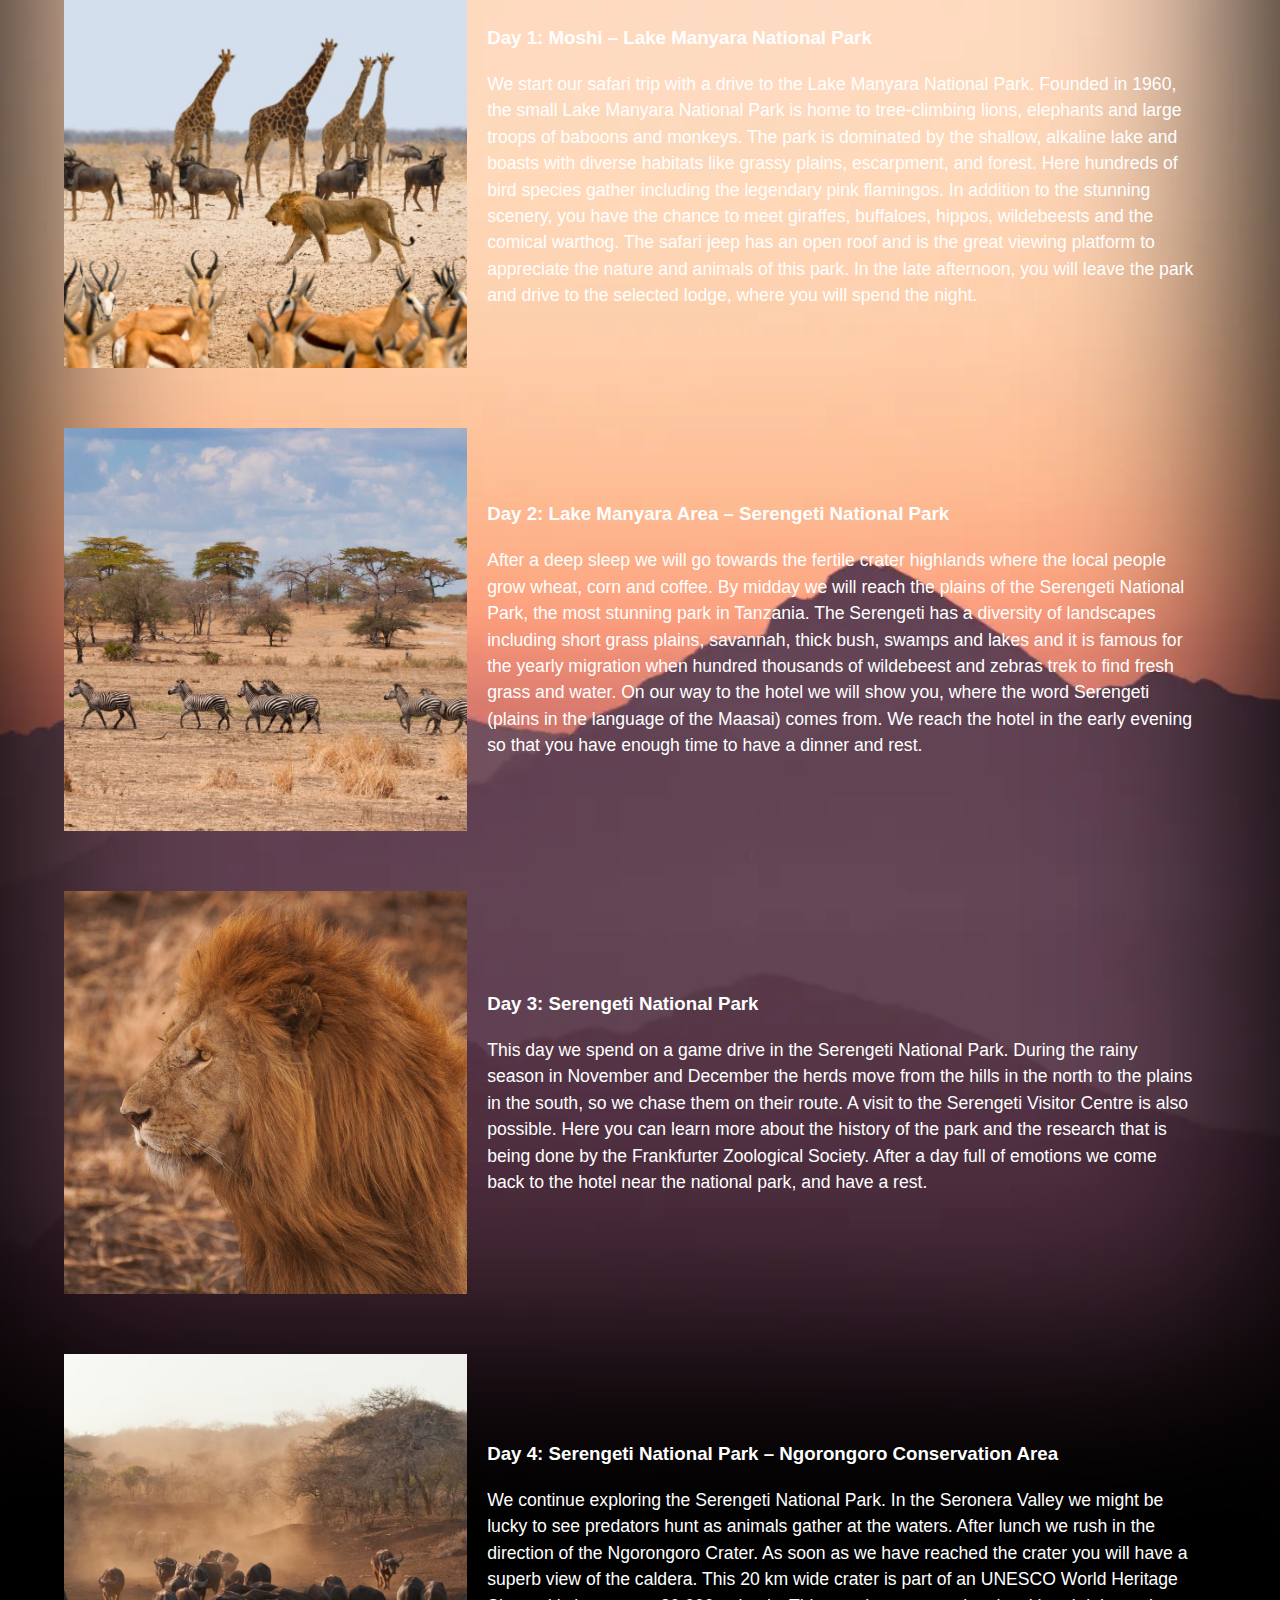
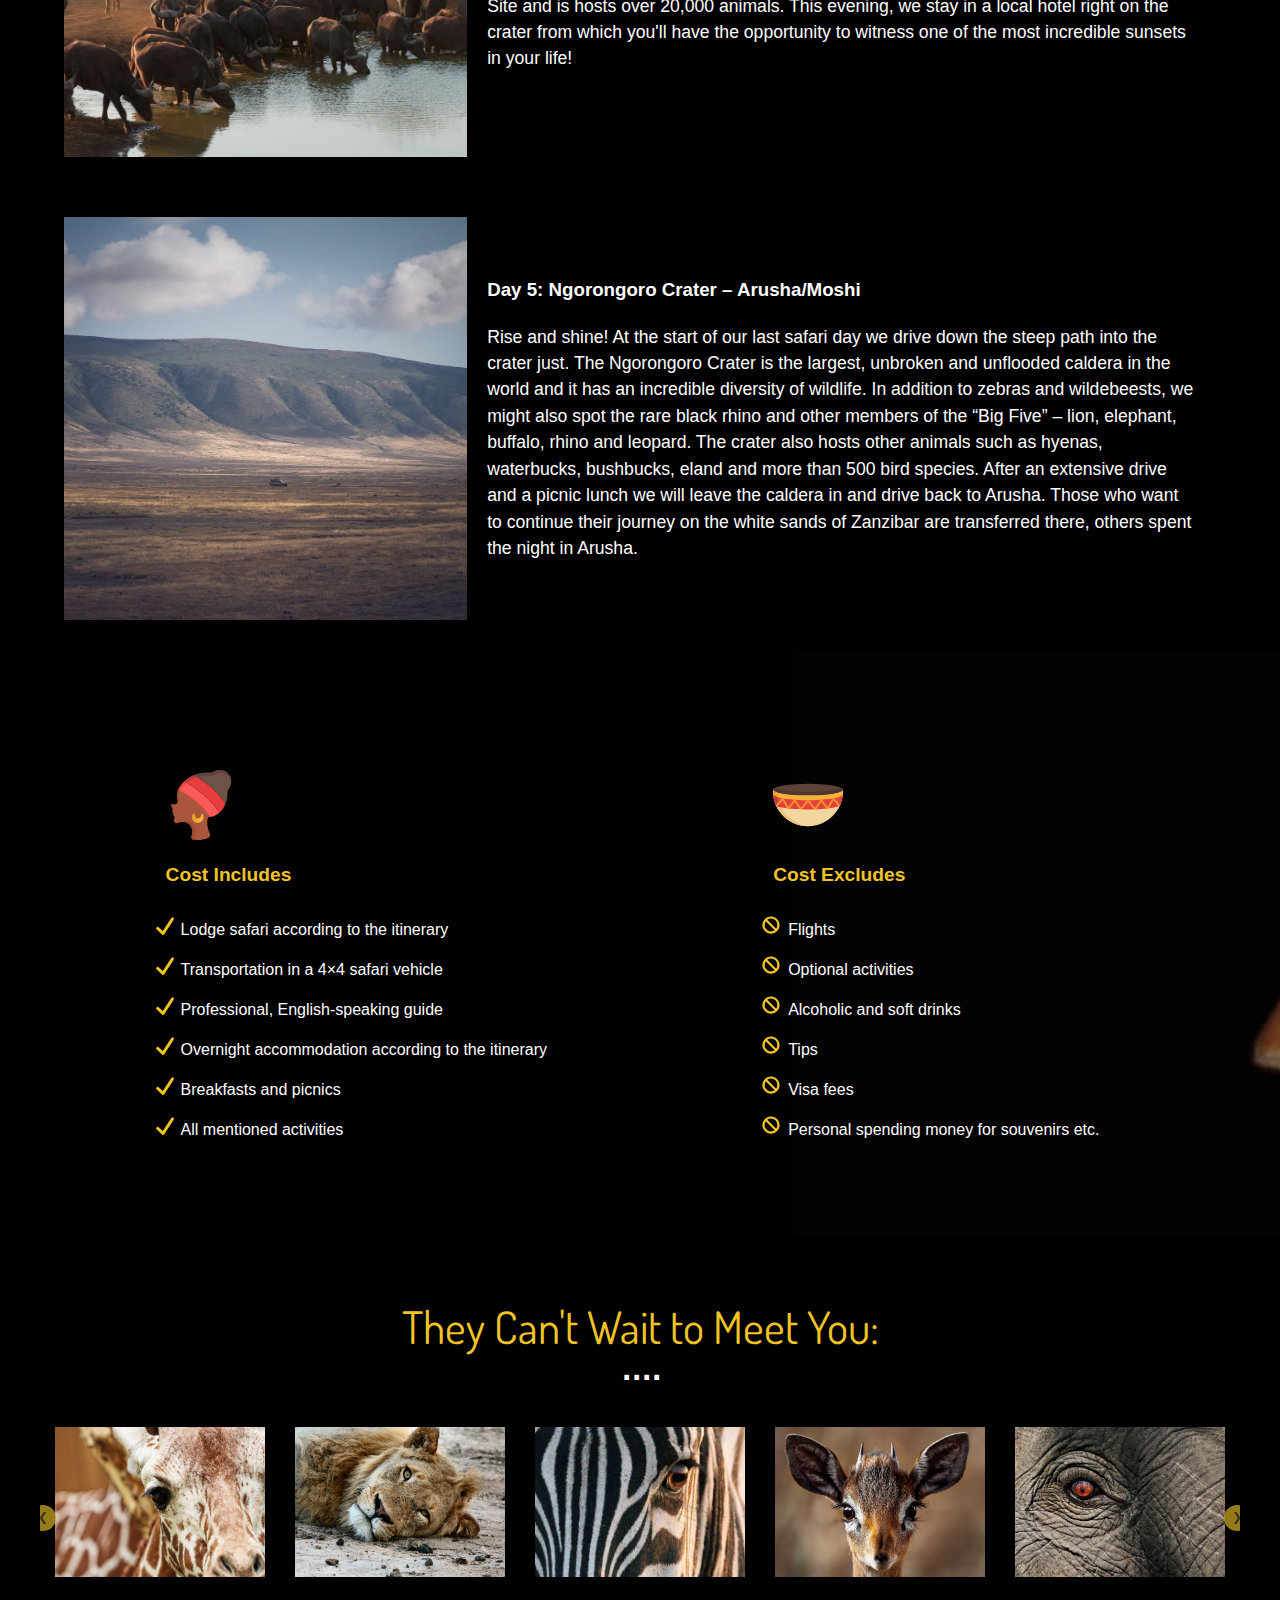
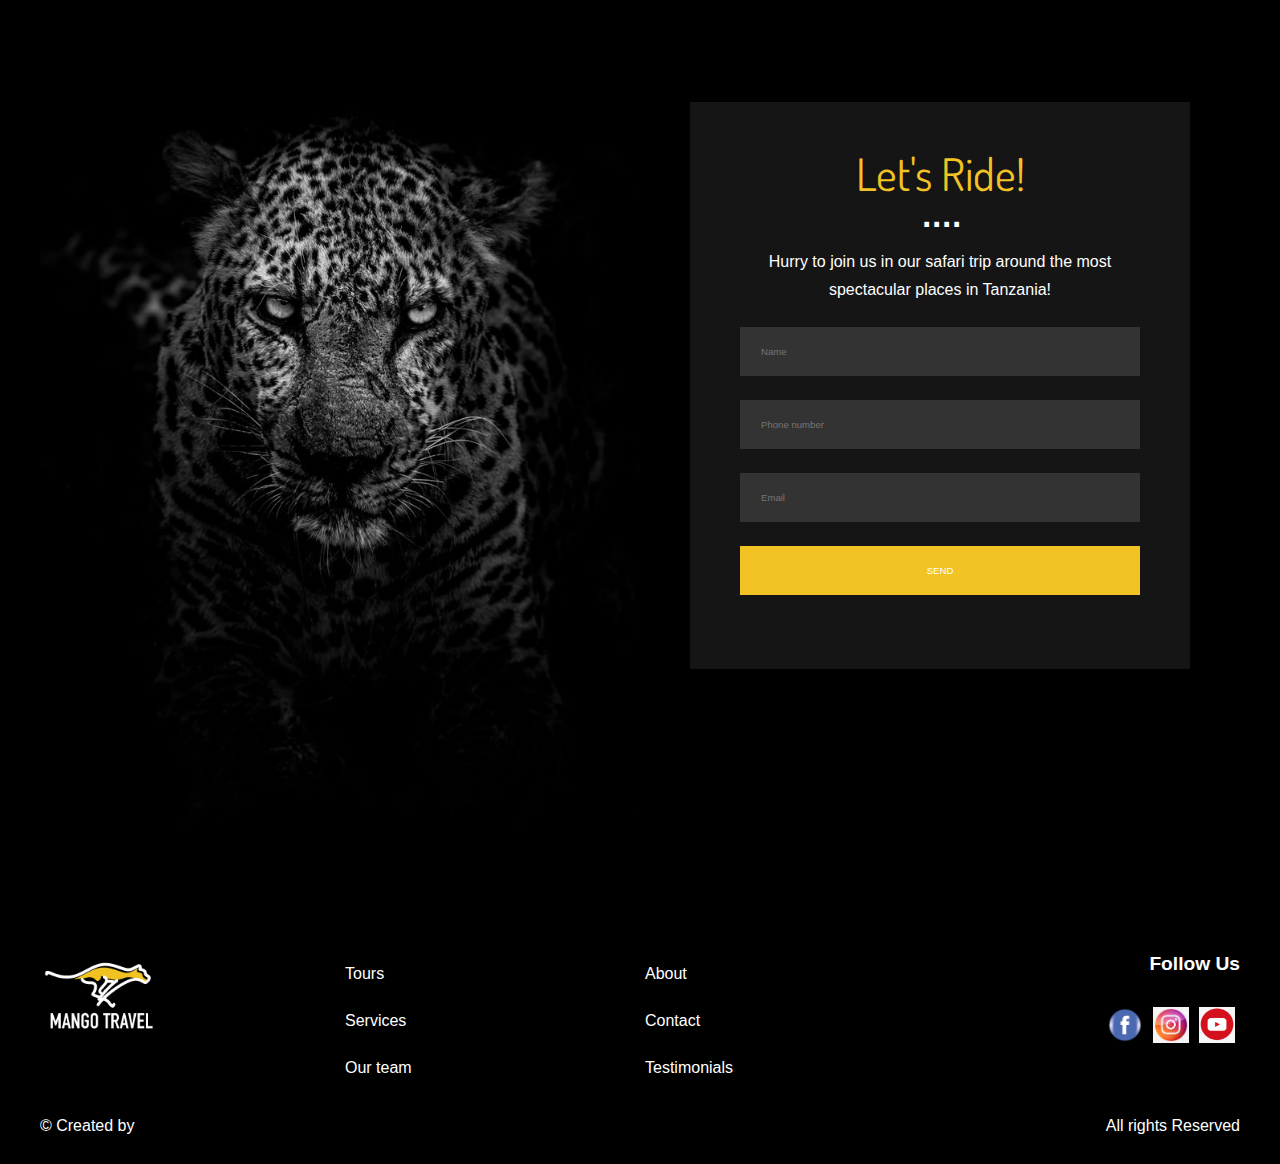
==== commit ba9fb8b4: "edit style page tanzania" ====
--- a/tanzania_page.html
+++ b/tanzania_page.html
@@ -69,25 +69,27 @@
     </header>
     <main>    
         <div class="tanzania-tour-description-question-answer">
-            <div class="tour-description-question-answer">
-                <span class="tour-description-question">When?</span>
-                <span class="tour-description-answer">9 Nov 2019</span>
-            </div>
-            <div class="tour-description-question-answer">
-                <span class="tour-description-question">Duration</span>
-                <span class="tour-description-answer">5 days</span>
-            </div>
-            <div class="tour-description-question-answer">
-                <span class="tour-description-question">Where to start?</span>
-                <span class="tour-description-answer">in Moshi</span>
-            </div>
-            <div class="tour-description-question-answer">
-                <span class="tour-description-question">Minimum age</span>
-                <span class="tour-description-answer">10+</span>
-            </div>
-            <div class="tour-description-question-answer">
-                <span class="tour-description-question">People in group</span>
-                <span class="tour-description-answer">25-40</span>
+            <div class="tanzania-tour-description-question-answer-wrapper container">
+                <div class="tour-description-question-answer">
+                    <span class="tour-description-question">When?</span>
+                    <span class="tour-description-answer">9 Nov 2019</span>
+                </div>
+                <div class="tour-description-question-answer">
+                    <span class="tour-description-question">Duration</span>
+                    <span class="tour-description-answer">5 days</span>
+                </div>
+                <div class="tour-description-question-answer">
+                    <span class="tour-description-question">Where to start?</span>
+                    <span class="tour-description-answer">in Moshi</span>
+                </div>
+                <div class="tour-description-question-answer">
+                    <span class="tour-description-question">Minimum age</span>
+                    <span class="tour-description-answer">10+</span>
+                </div>
+                <div class="tour-description-question-answer">
+                    <span class="tour-description-question">People in group</span>
+                    <span class="tour-description-answer">25-40</span>
+                </div>
             </div>
         </div>
         <section class="tanzania-itinerary">
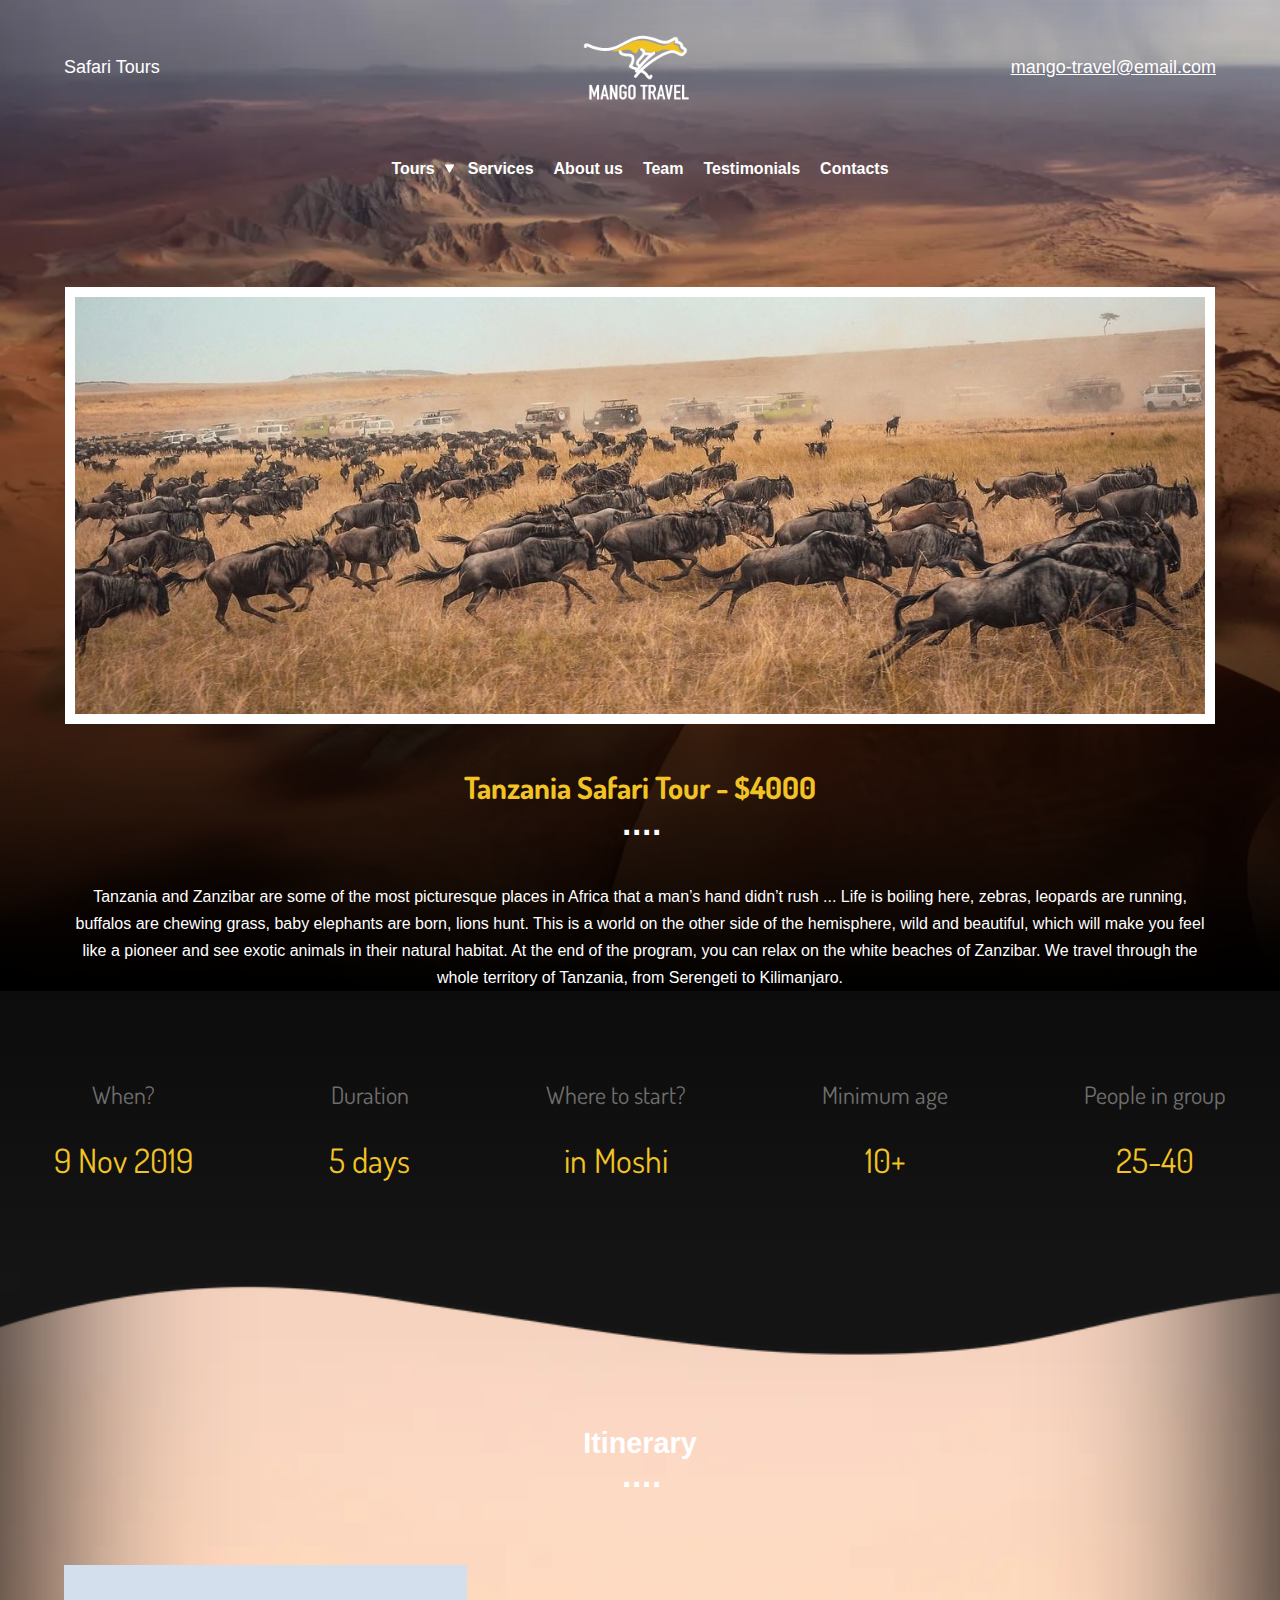
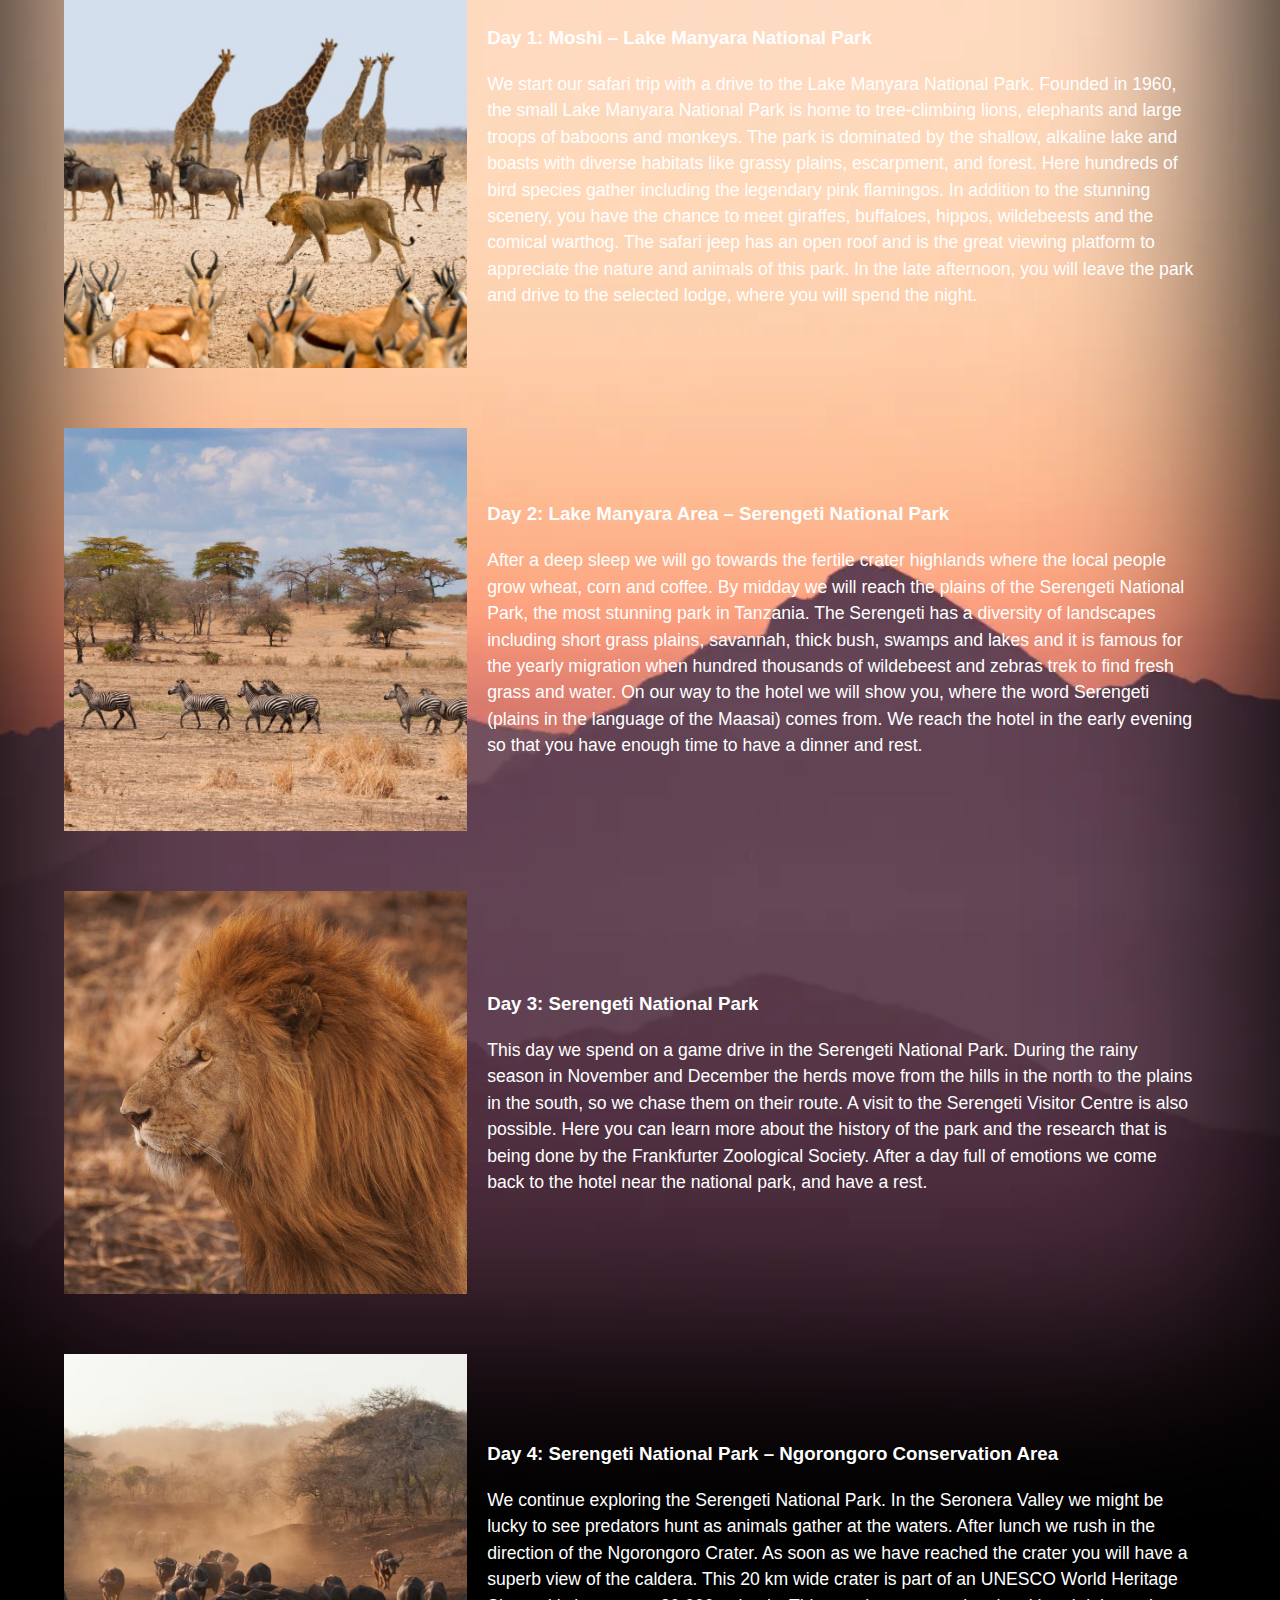
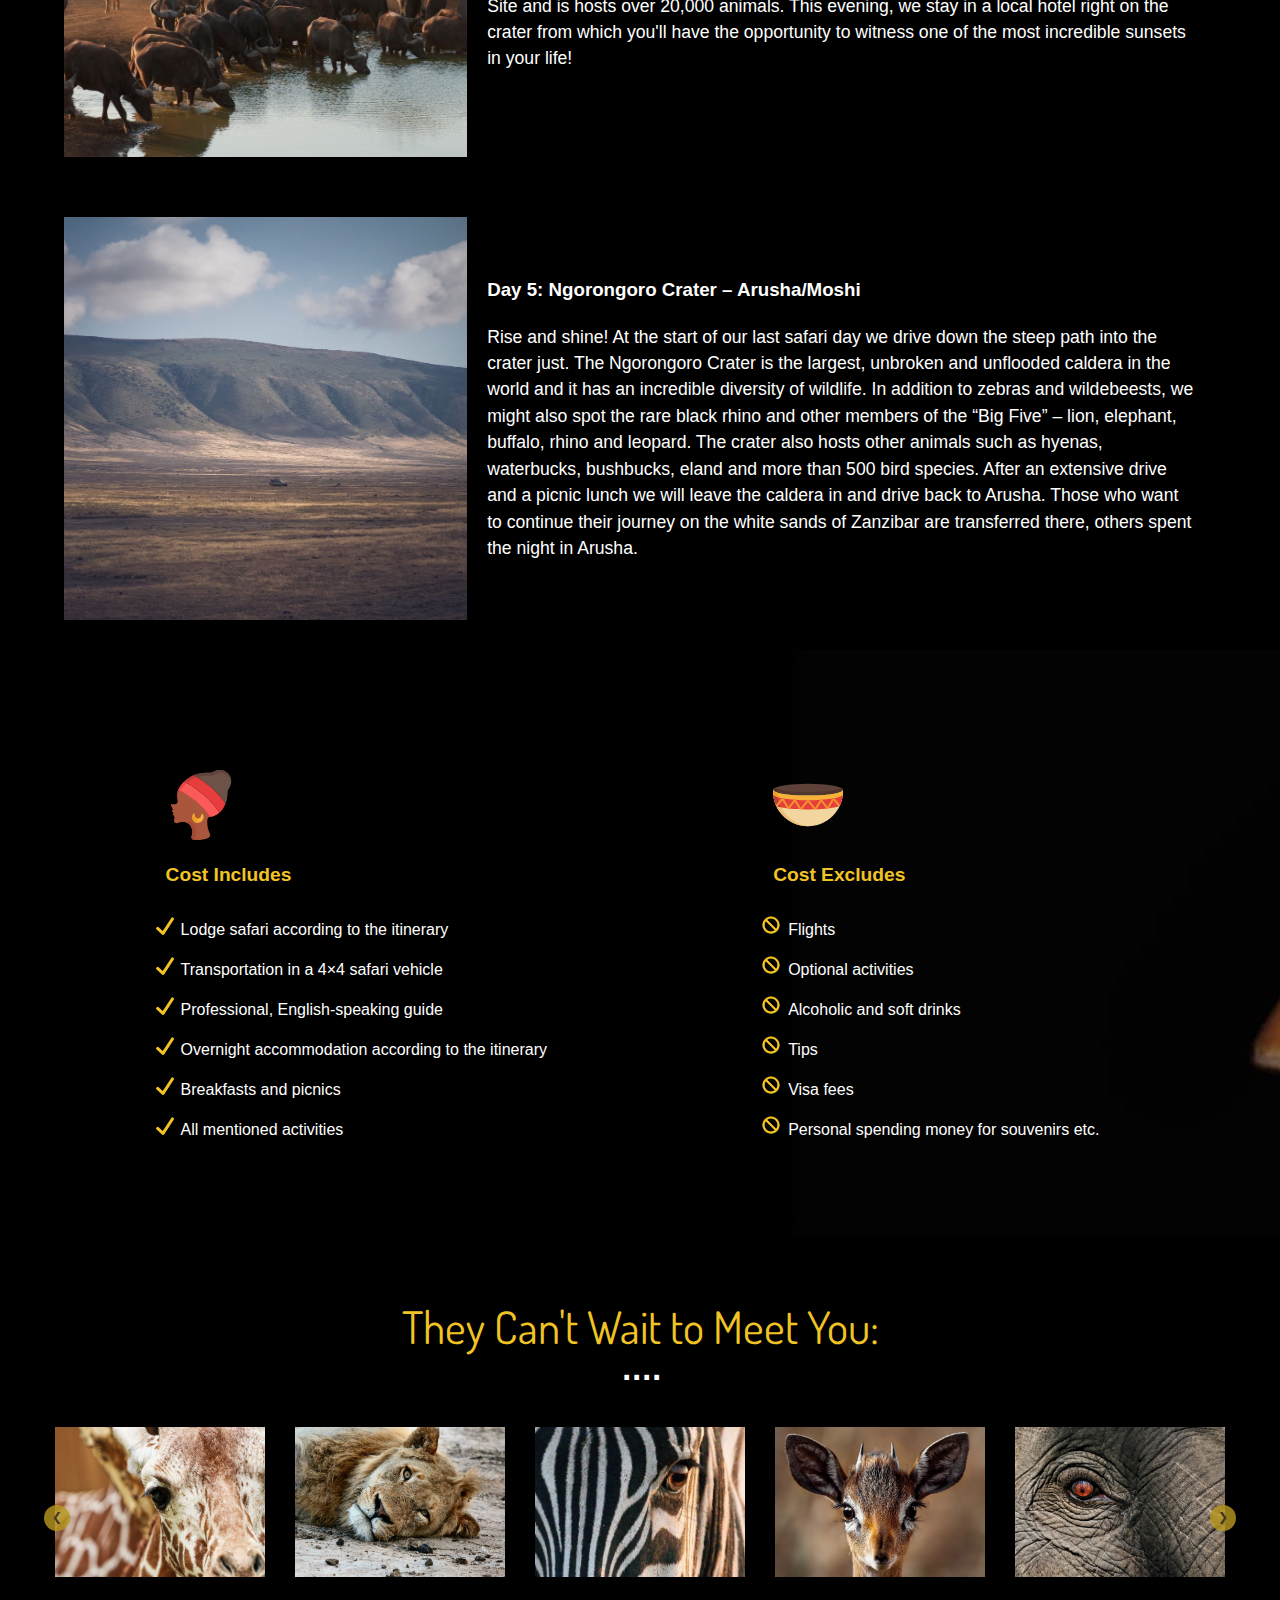
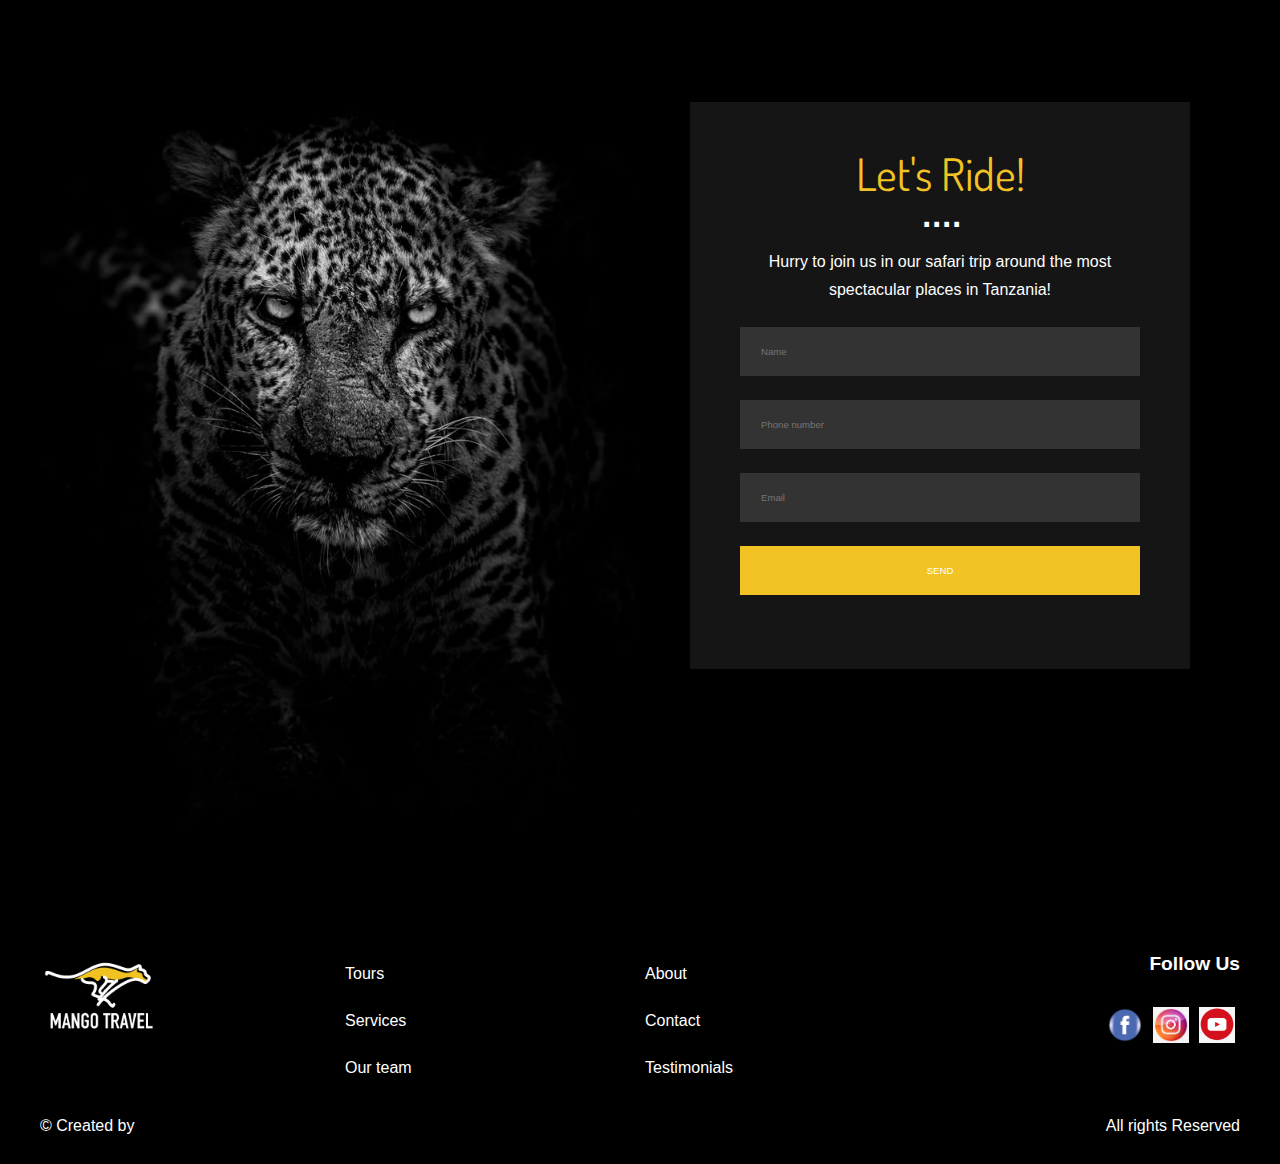
==== commit 5f021f34: "moved button prev and next in page tanzania" ====
--- a/tanzania_page.html
+++ b/tanzania_page.html
@@ -301,8 +301,8 @@
             </div>
         </div>
     </footer>
-    <script src="js/tanzania_nav.js"></script>
-    <script src="js/tanzania_slider_illustration.js"></script>
+    <script src="../js/tanzania_nav.js"></script>
+    <script src="../js/tanzania_slider_illustration.js"></script>
 </body>
 
 </html>
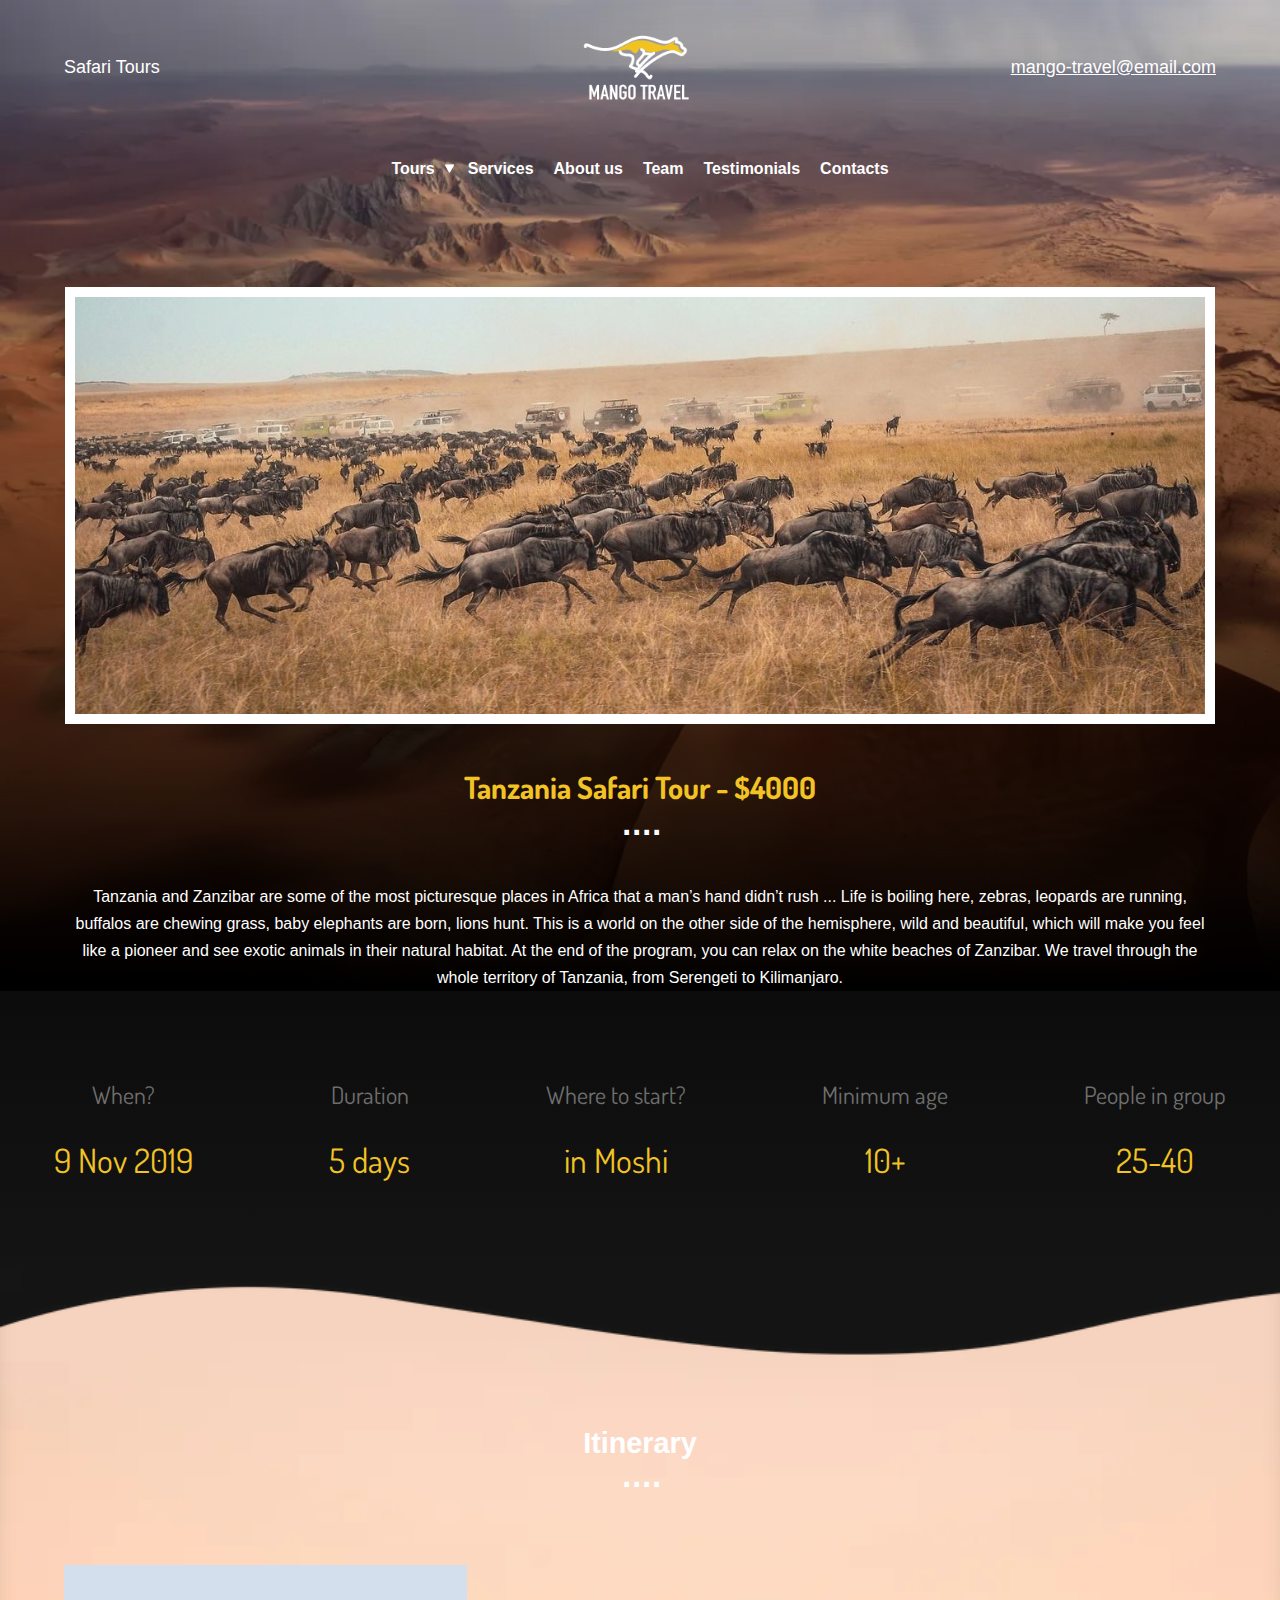
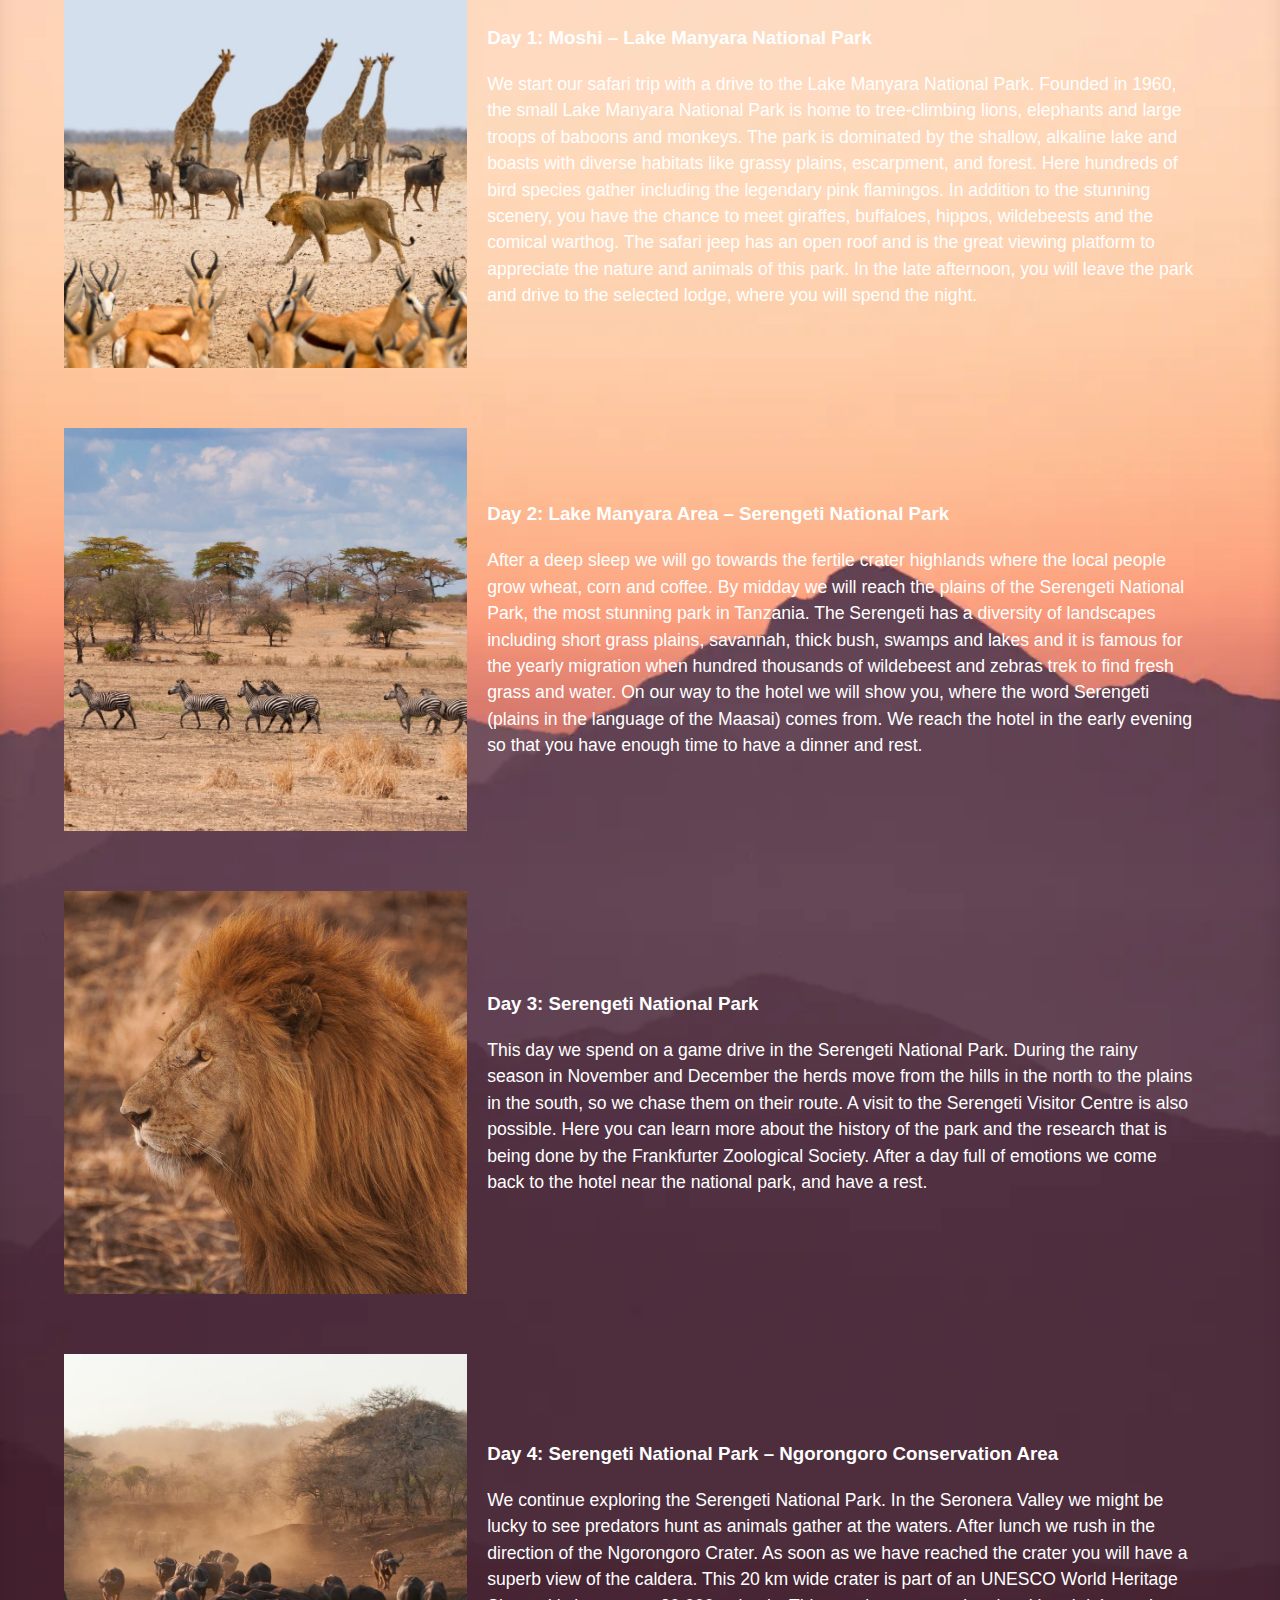
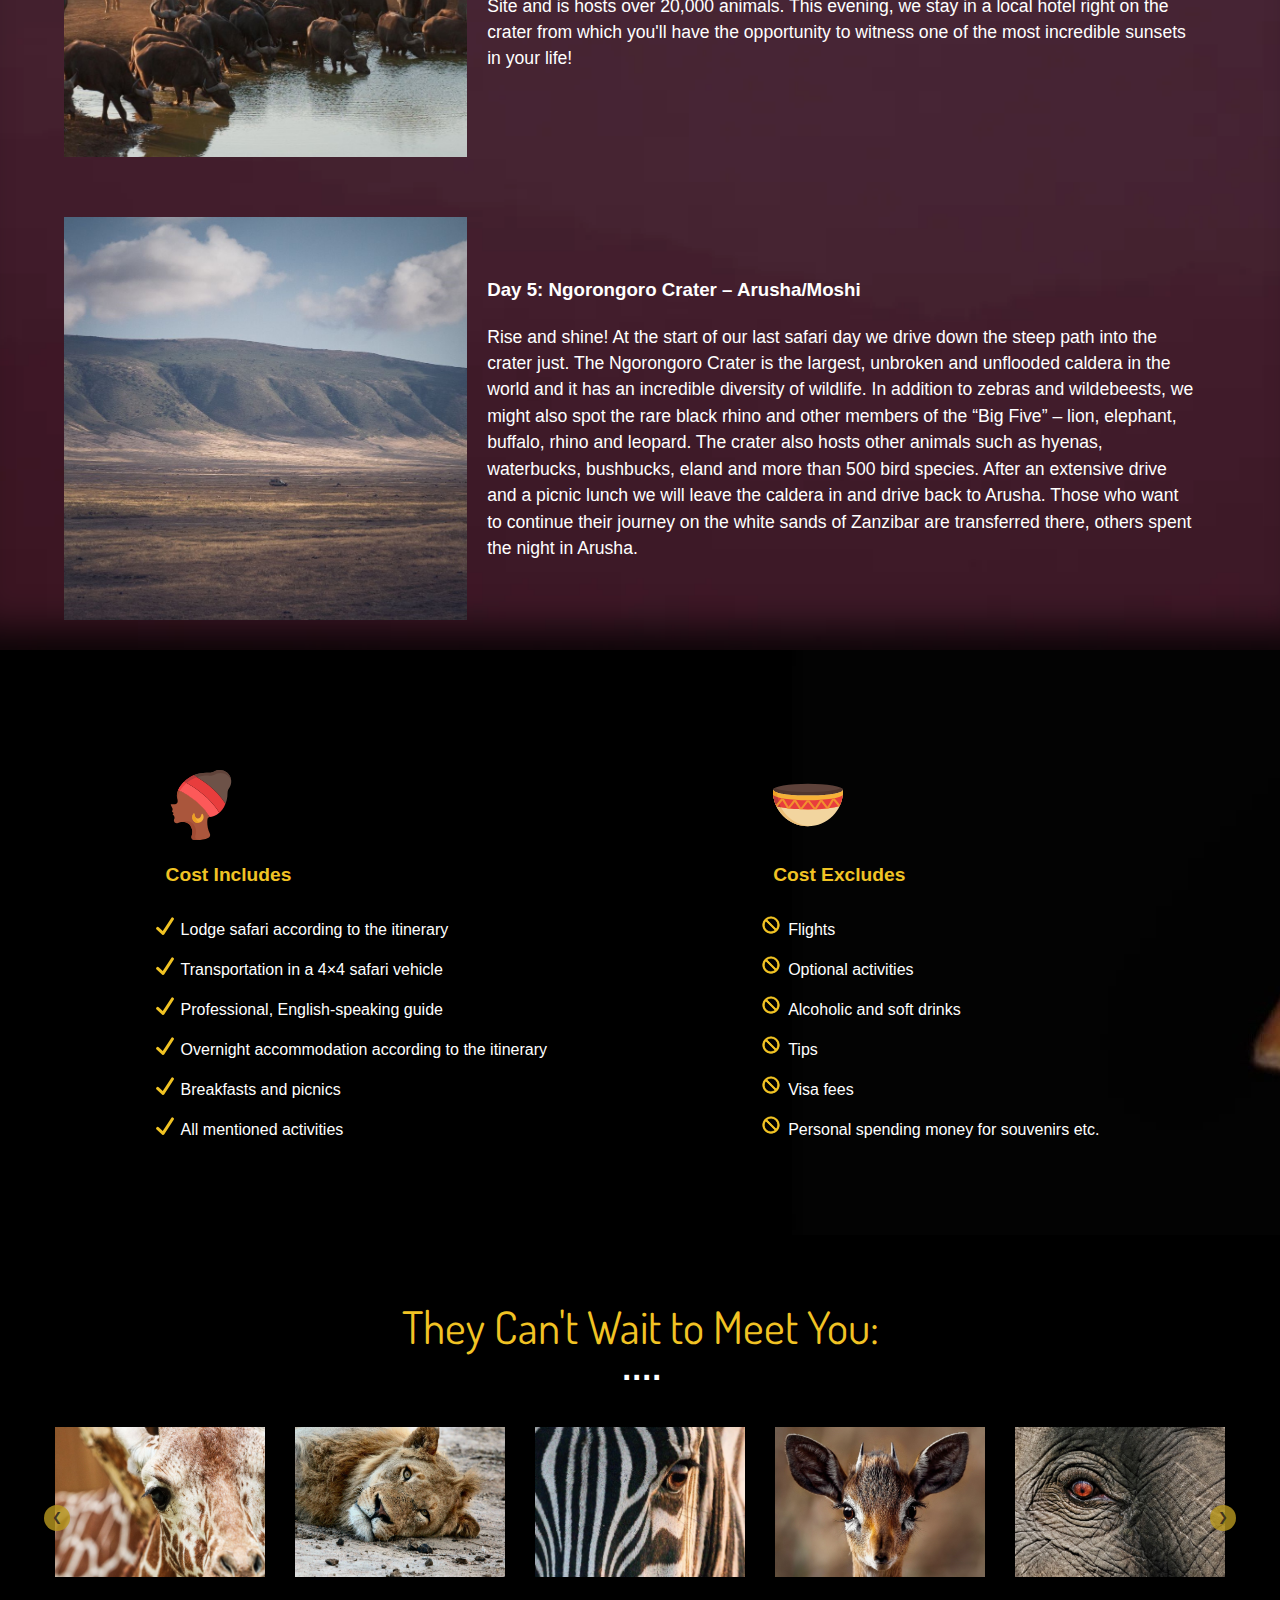
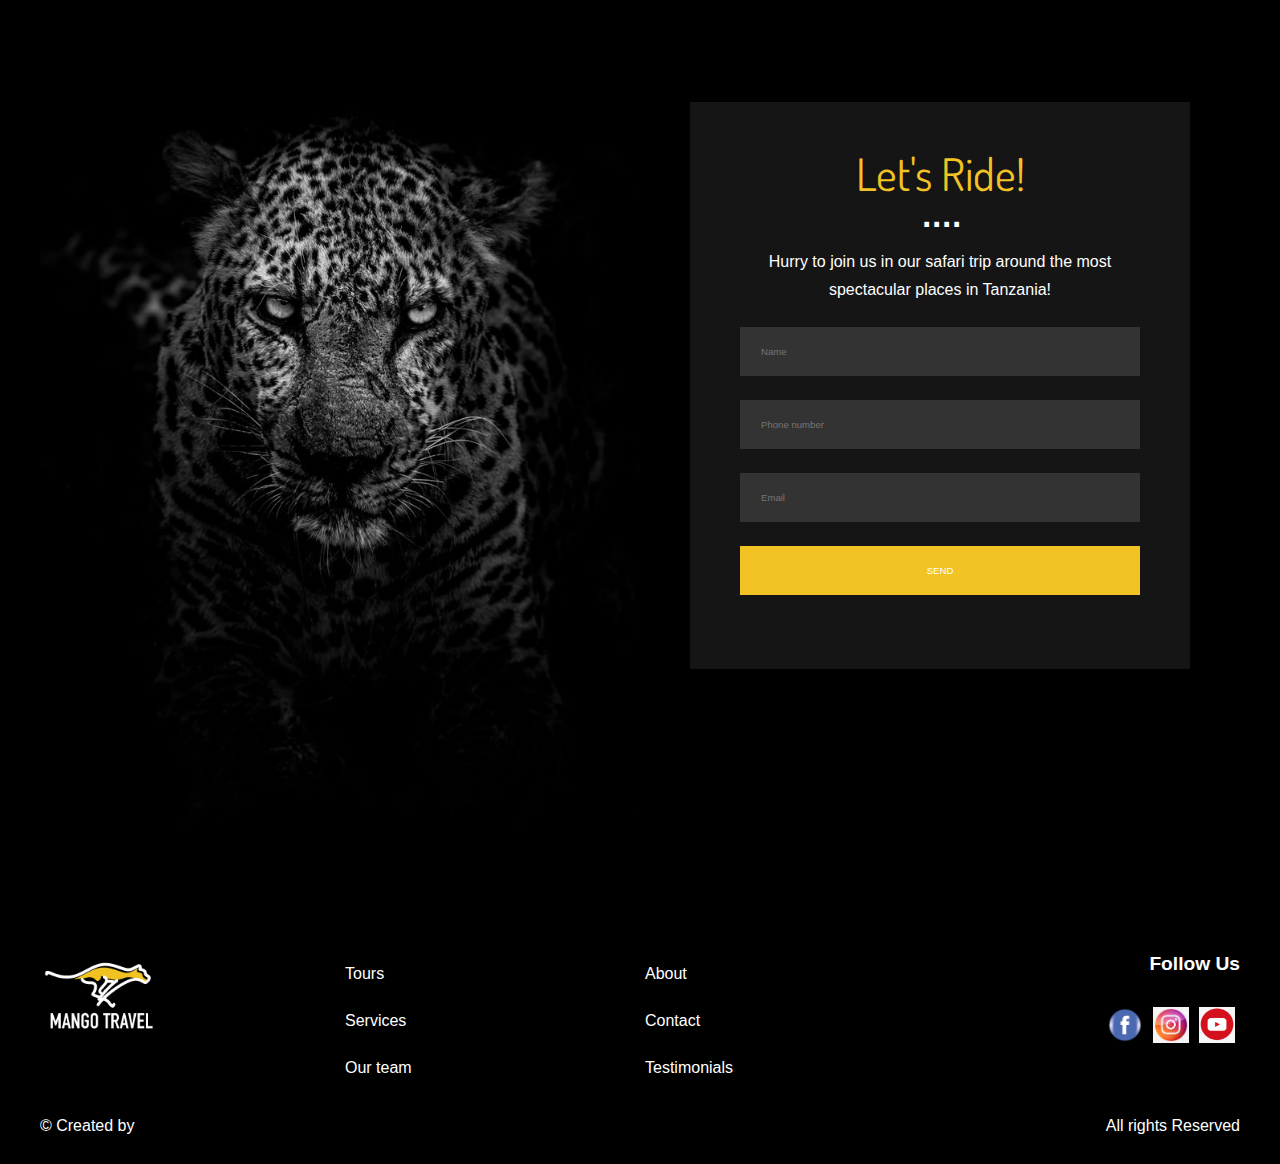
==== commit 4c29feaa: "edit file tanzania_slider_illustration.js" ====
--- a/tanzania_page.html
+++ b/tanzania_page.html
@@ -38,7 +38,7 @@
                 </div>
                 <div class="tour_list_nav" id="tour_list_nav">
                     <ul>
-                       <li id="tanzania_item">Tanzania</li>
+                       <li id="#tanzania_item">Tanzania</li>
                        <li>Moshi</li>
                        <li>Serengeti</li>
                     </ul>
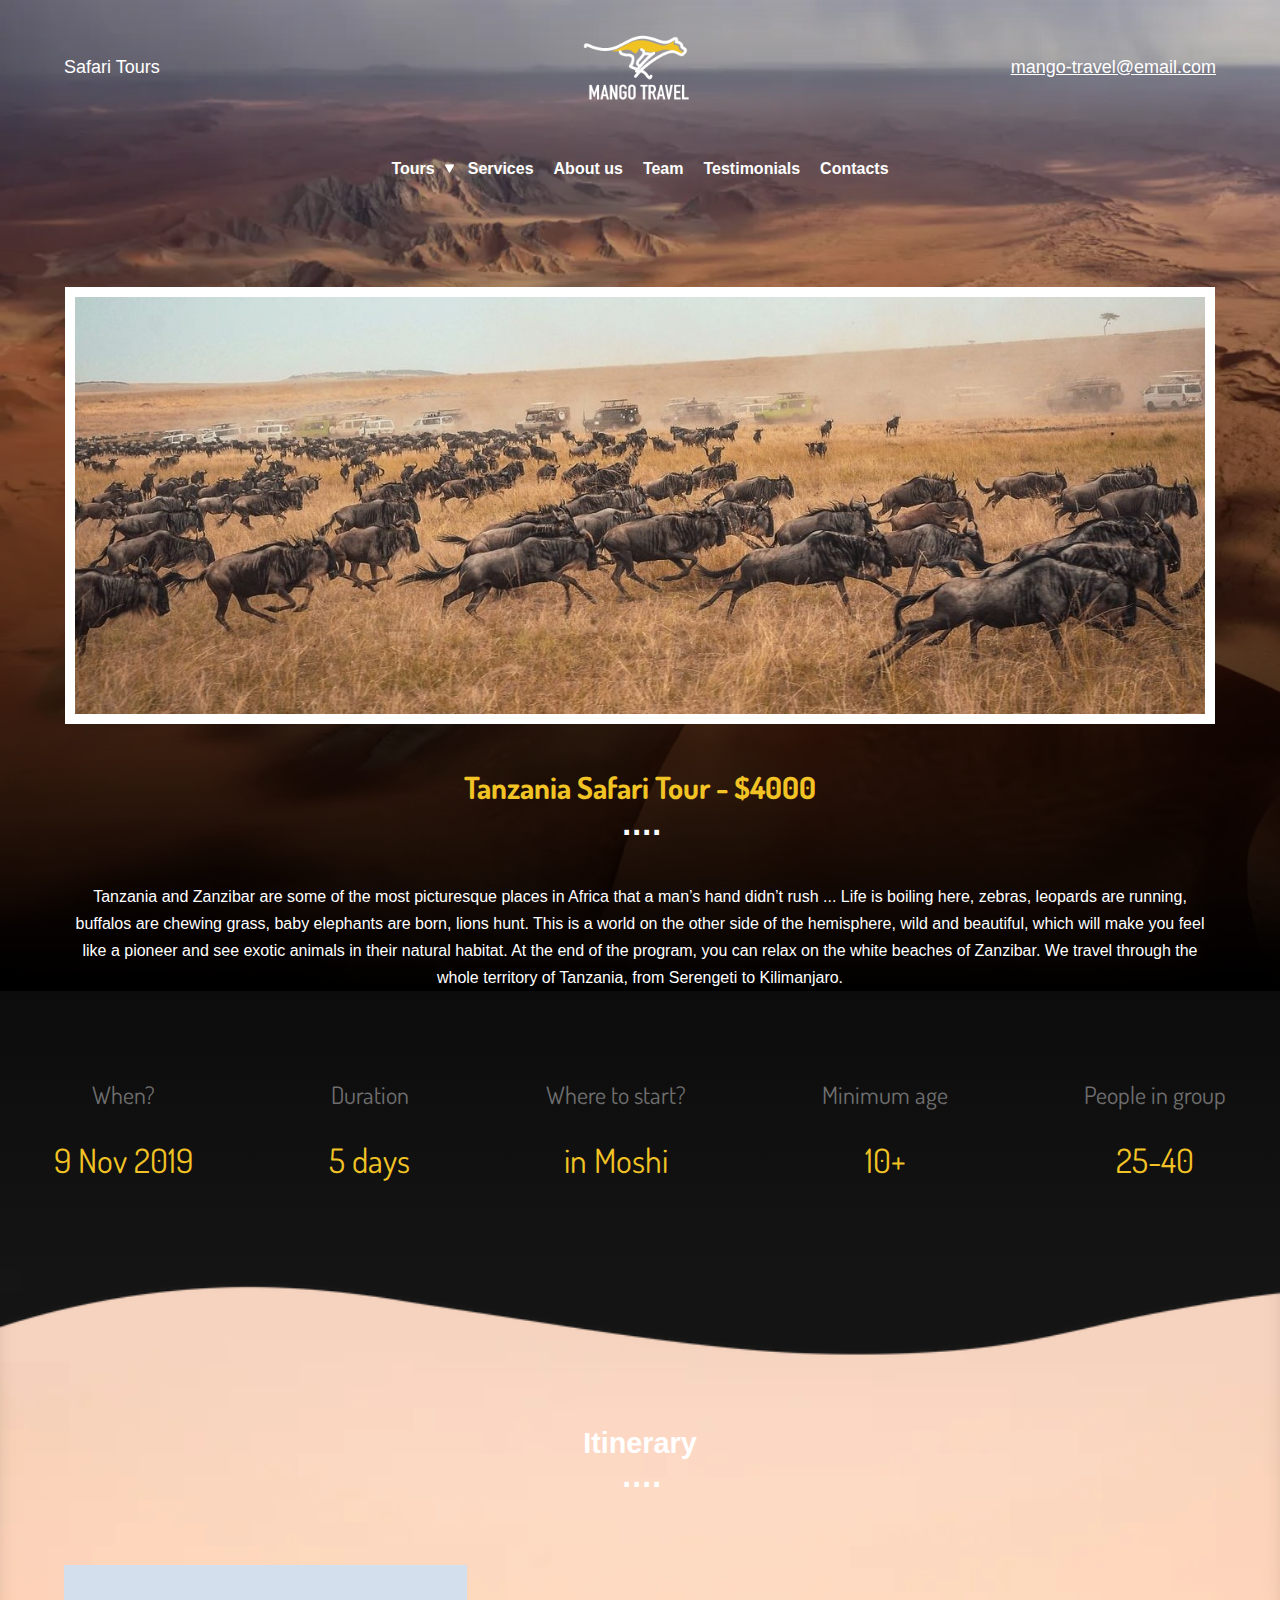
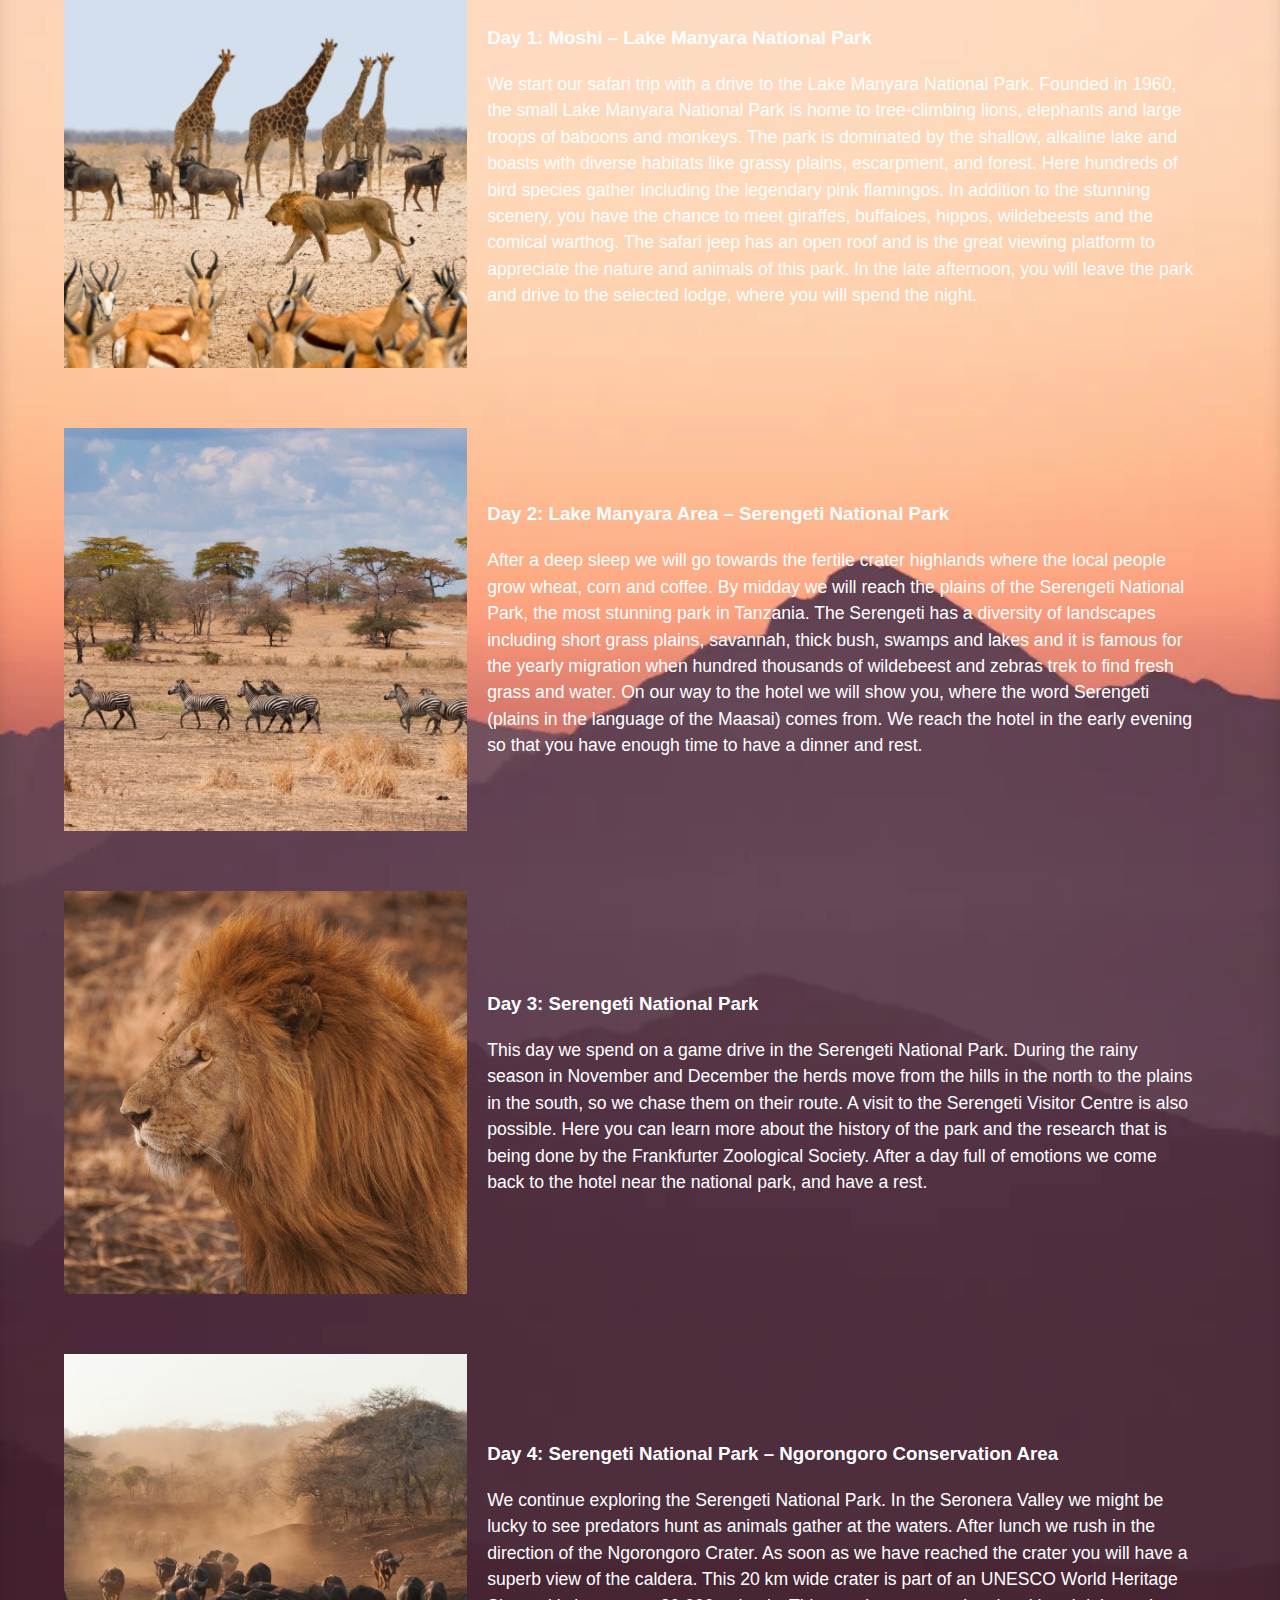
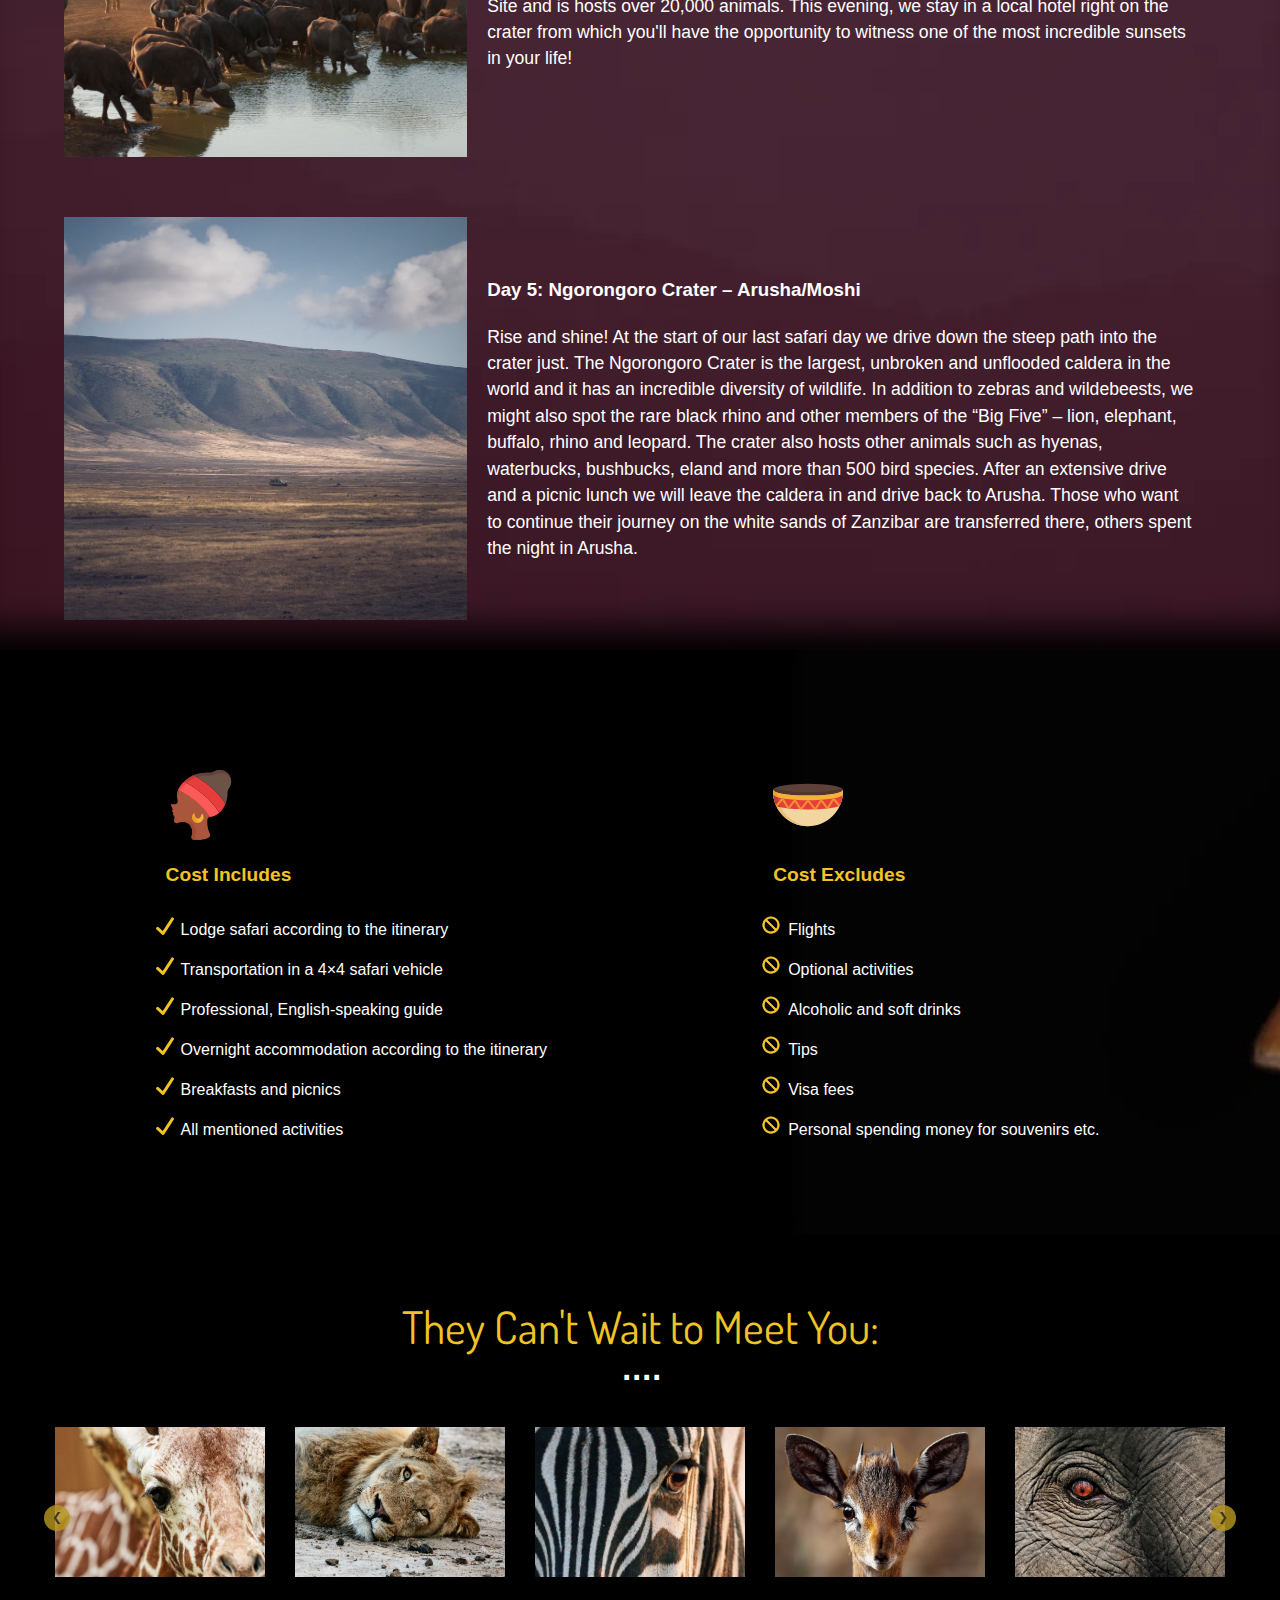
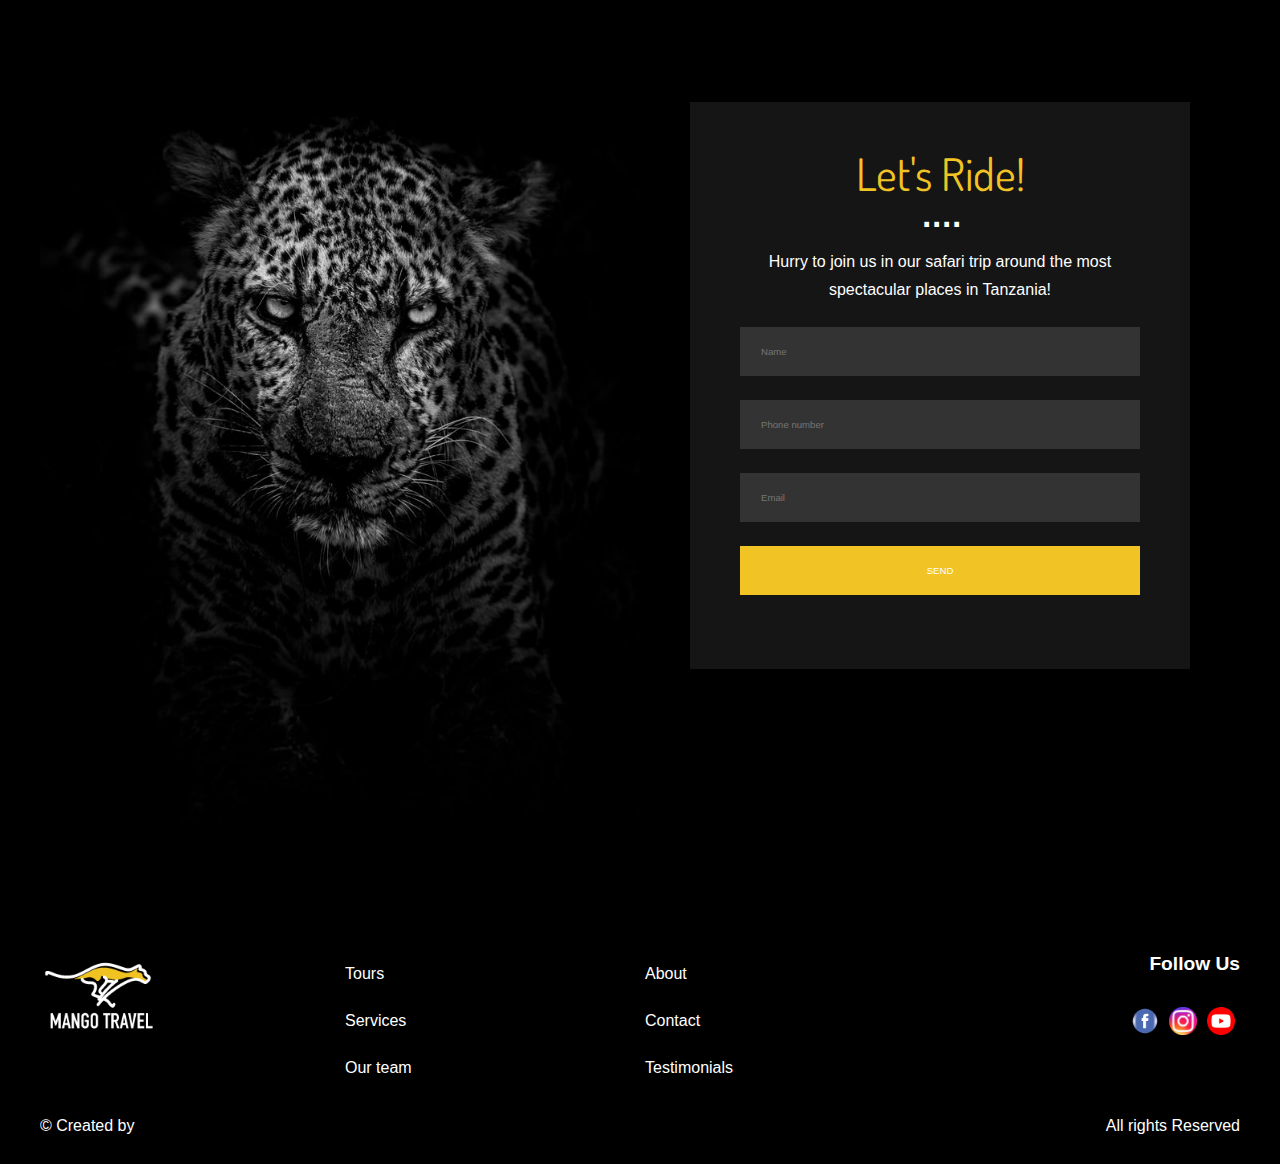
==== commit ab5df751: "add icon page tanzania" ====
--- a/tanzania_page.html
+++ b/tanzania_page.html
@@ -38,9 +38,9 @@
                 </div>
                 <div class="tour_list_nav" id="tour_list_nav">
                     <ul>
-                       <li id="#tanzania_item">Tanzania</li>
-                       <li>Moshi</li>
-                       <li>Serengeti</li>
+                       <li id="#tanzania_item"><a href="tanzania_page.html">Tanzania</a></li>
+                       <li><a href="#">Moshi</a></li>
+                       <li><a href="#">Serengeti</a></li>
                     </ul>
                </div>
                     <a class="nav__tanzania-item" href="index.html#services">Services</a>
@@ -286,11 +286,11 @@
                 <div class="footer_follow_us">
                     <p>Follow Us</p>
                     <ul>
-                        <li><a href="https://www.facebook.com/" target="_blank"><img src="img/logo-facebook.png" width="80"
+                        <li><a href="https://www.facebook.com/" target="_blank"><img src="../img/logo-facebook.png" width="80"
                             alt="fb-logo"></a></li>
-                        <li><a href="https://www.instagram.com/" target="_blank"><img src="img/logo-insta.png" width="80"
+                        <li><a href="https://www.instagram.com/" target="_blank"><img src="../img/instagram-logo.png" width="80"
                             alt="inst-logo"></a></li>
-                        <li><a href="https://www.youtube.com/" target="_blank"><img src="img/logo-youtube.png" width="80"
+                        <li><a href="https://www.youtube.com/" target="_blank"><img src="../img/youtube-logo.png" width="80"
                             alt="youtube-logo"></a></li>
                     </ul>
                 </div>
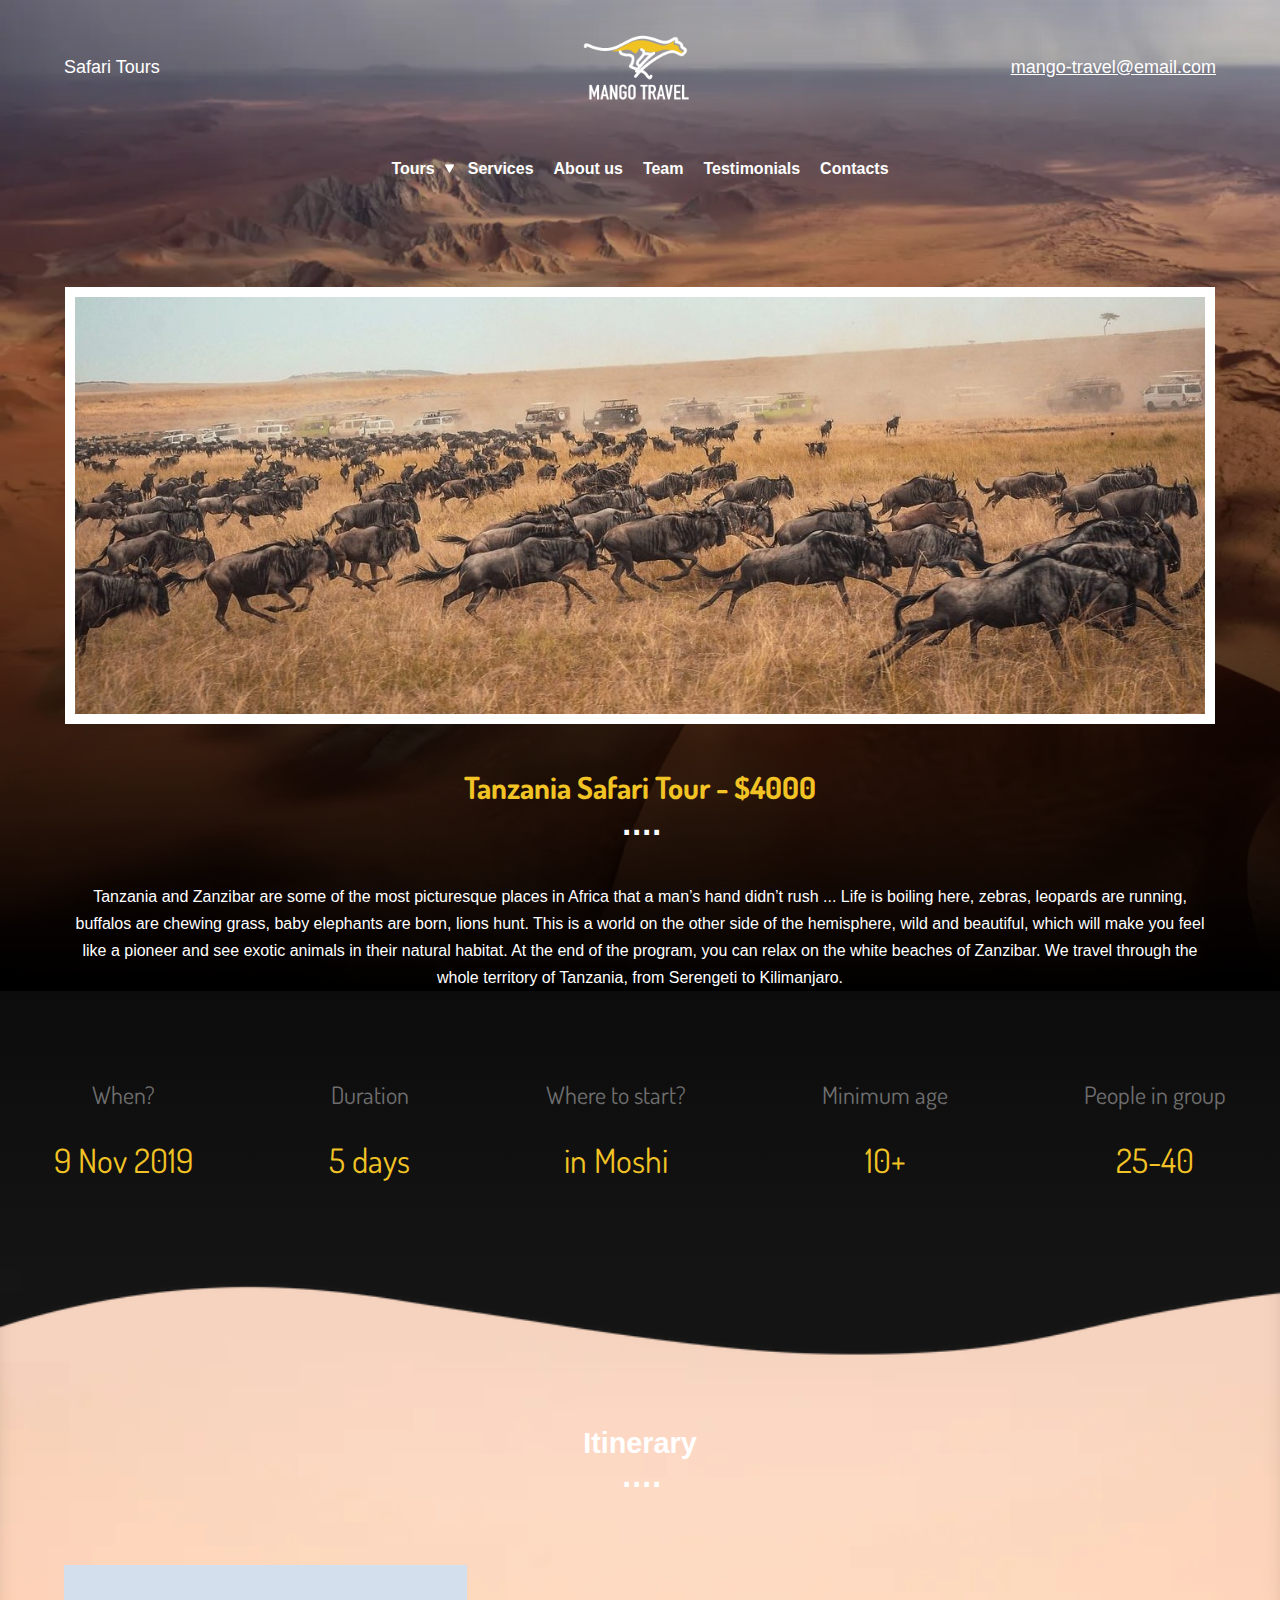
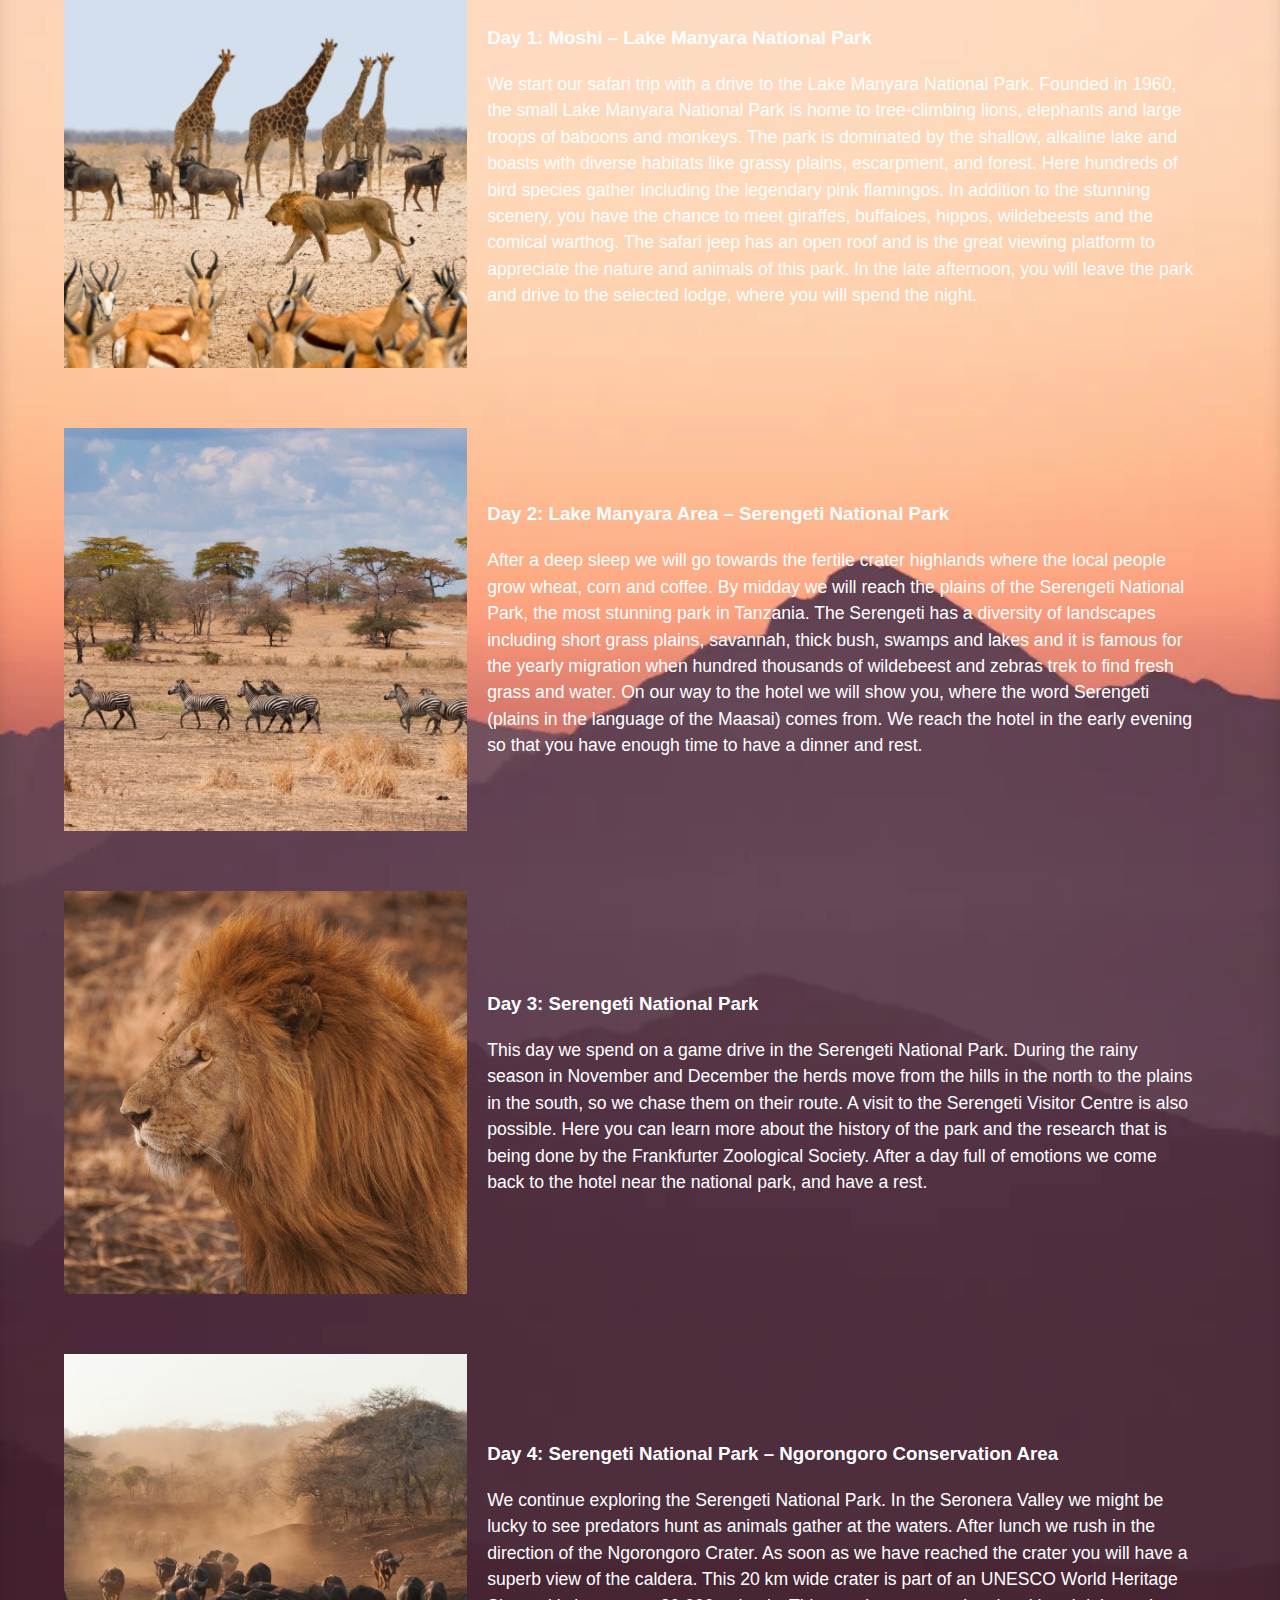
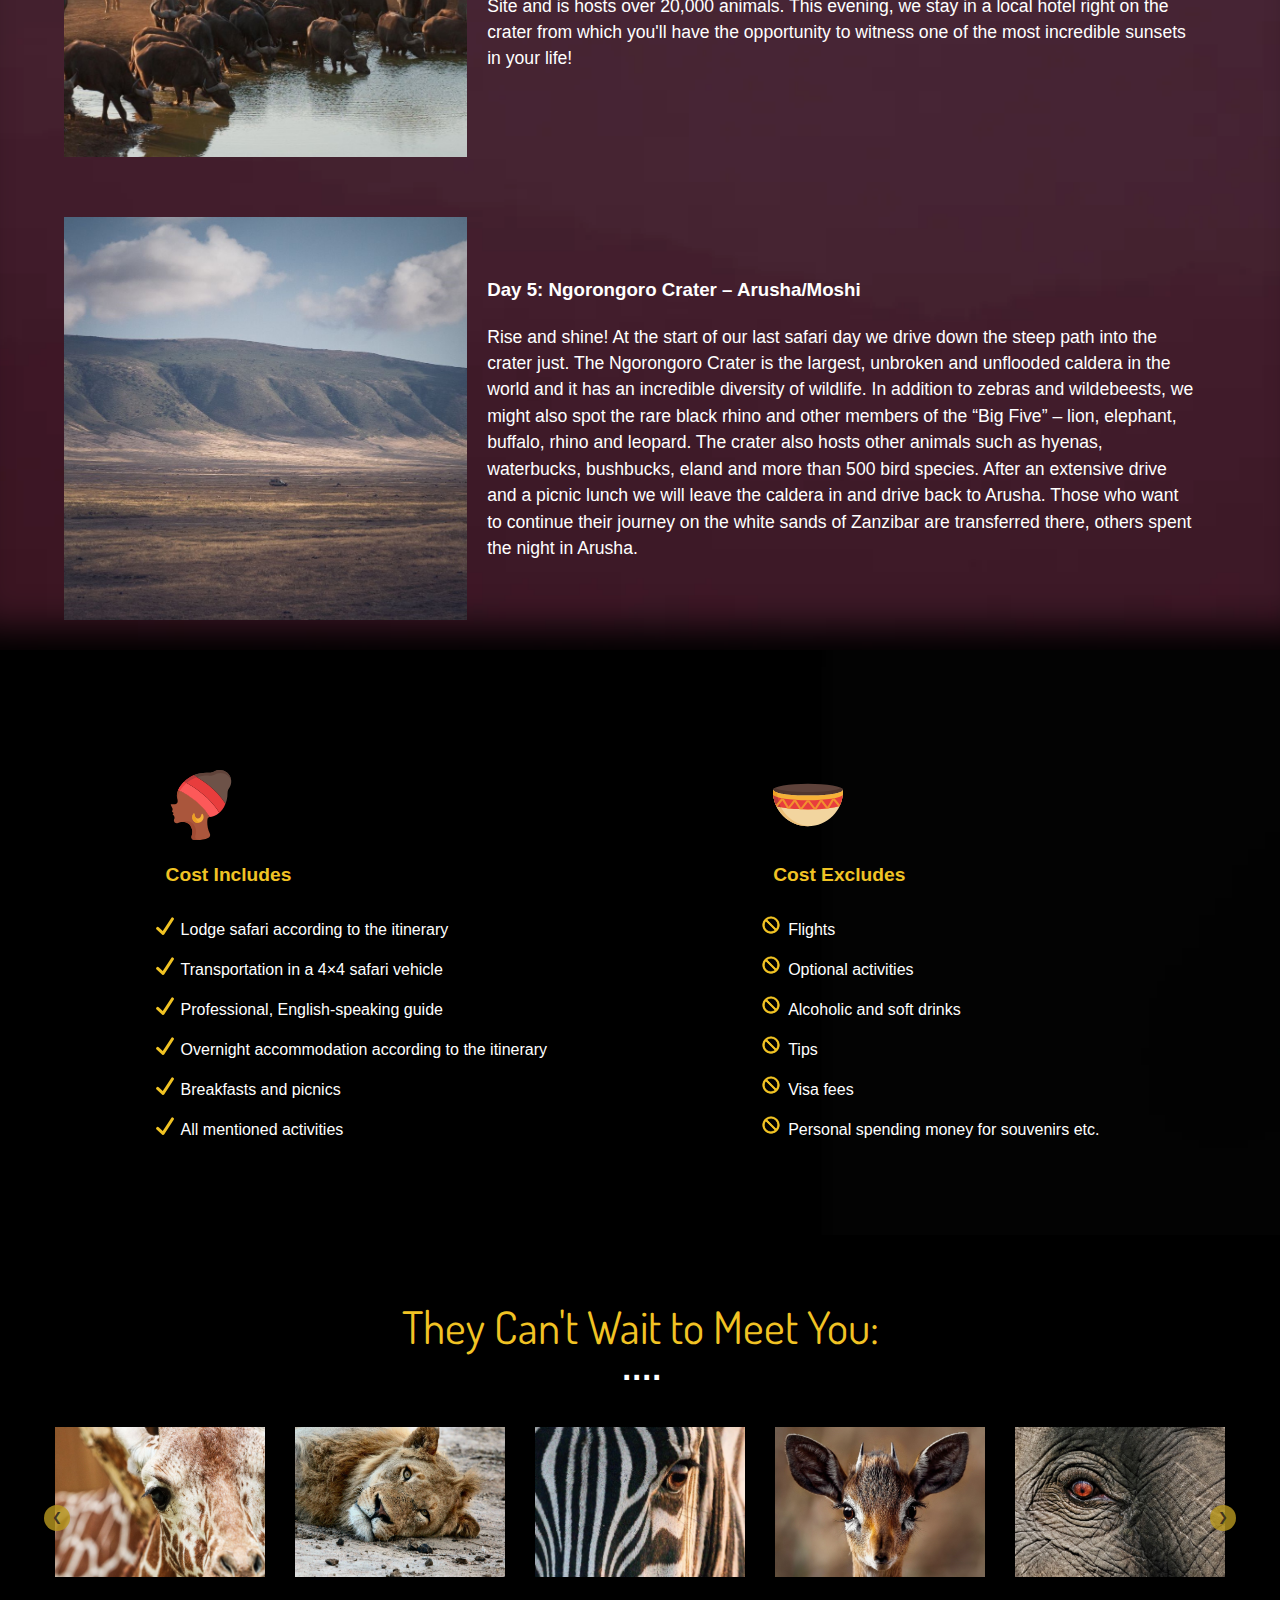
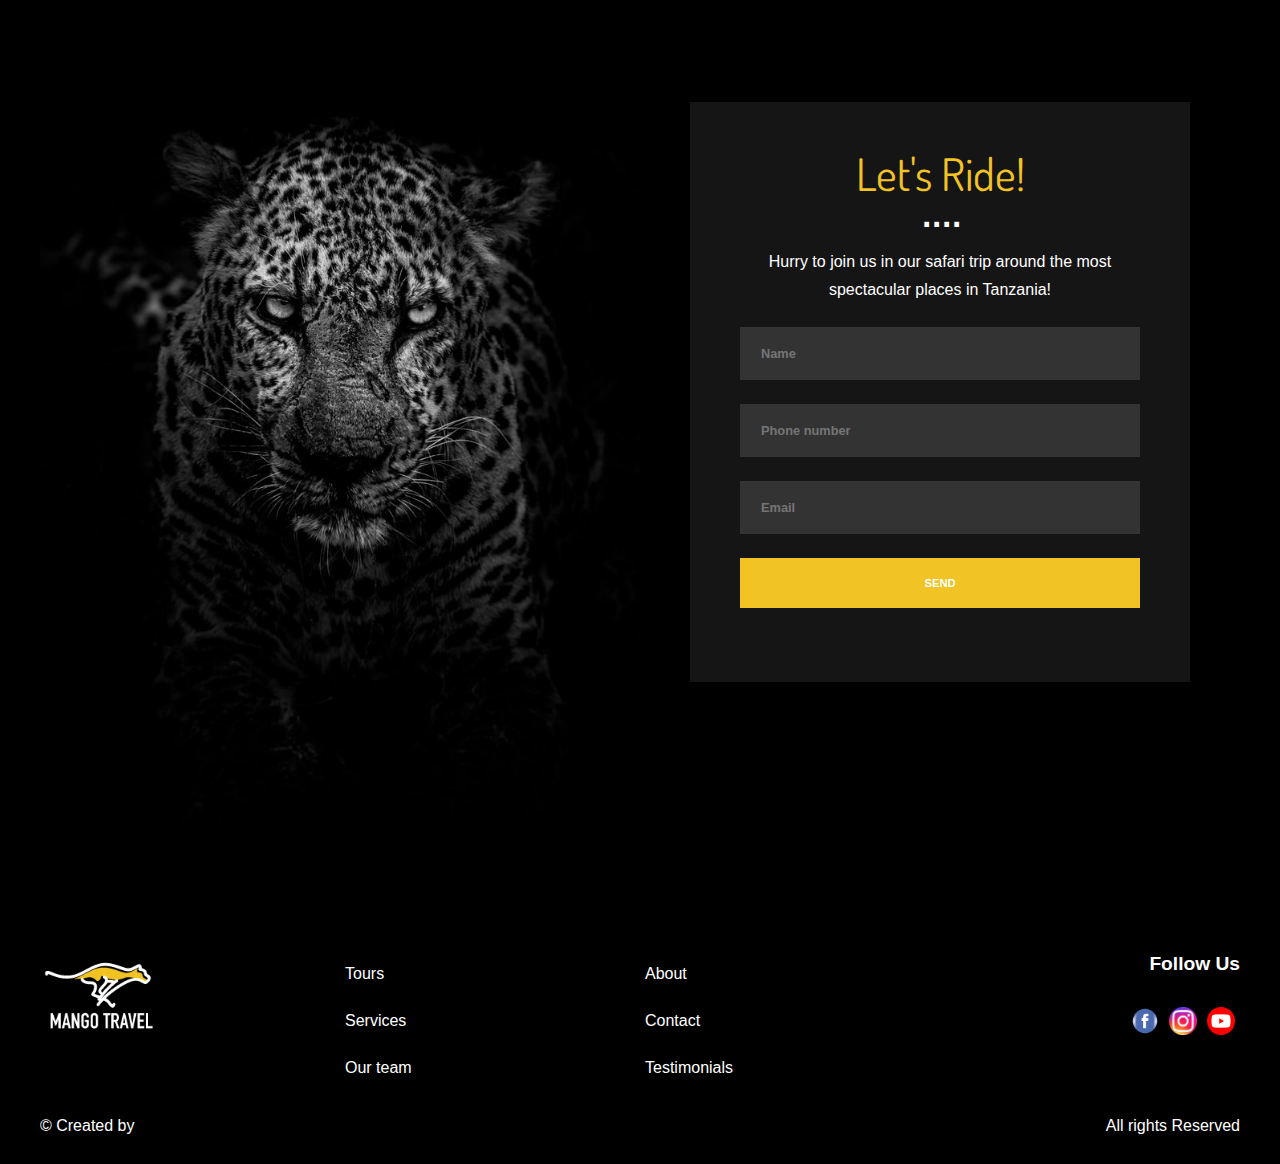
==== commit 41256979: "remove all files in my repo, download new files and add,commit push" ====
--- a/tanzania_page.html
+++ b/tanzania_page.html
@@ -1,308 +1,308 @@
-<!DOCTYPE html>
-<html lang="en">
-
-<head>
-    <meta charset="UTF-8">
-    <meta http-equiv="X-UA-Compatible" content="IE=edge">
-    <meta name="viewport" content="width=device-width, initial-scale=1.0">
-    <title>Tanzania Tour Page: Safari Tour</title>
-    <link rel="shortcut icon" href="img/s_logo.png" type="img/s-icon">
-    <link rel="stylesheet" href="css/tanzania_index.css">
-</head>
-
-<body>
-    <header class="header__tanzania">
-        <div class="header__tanzania-contacts container" id="tanzania_header_contacts">
-            <h1 class="tanzania-contacts-name">Safari Tours</h1>
-            <a class="tanzania-contacts-logo" href="index.html">
-                <img src="img/logo_leopard.png" alt="mango travel logo">
-            </a>
-            <a class="tanzania-contacts-email" href="mailto:mango-travel@email.com">mango-travel@email.com</a>
-            <div class="nav_icon" id="icon_tanzania_nav">
-                <div class="nav_icon_line"></div>
-                <div class="nav_icon_line"></div>
-                <div class="nav_icon_line"></div>
-            </div>
-        </div>
-        <nav class="nav__tanzania container" id="nav__tanzania">
-            <a class="tanzania-contacts-logo_nav" href="index.html">
-                <img src="img/logo_leopard.png" alt="mango travel logo">
-            </a>
-            <div id="nav_icon_tanzania_close">
-                <img src="img/icons_close.png" alt="close button">
-            </div>
-            <div class="nav__tanzania-item_container" id="wrapper">
-                <div class="nav__tanzania_item_tour_wrapper">
-                    <a class="nav__tanzania-item" href="index.html#our_tours">Tours</a>
-                    <img src="img/icons-down.png" id="tour_list_bt" alt="drop down button">
-                </div>
-                <div class="tour_list_nav" id="tour_list_nav">
-                    <ul>
-                       <li id="#tanzania_item"><a href="tanzania_page.html">Tanzania</a></li>
-                       <li><a href="#">Moshi</a></li>
-                       <li><a href="#">Serengeti</a></li>
-                    </ul>
-               </div>
-                    <a class="nav__tanzania-item" href="index.html#services">Services</a>
-                    <a class="nav__tanzania-item" href="index.html#about_us">About us</a>
-                    <a class="nav__tanzania-item" href="index.html#team">Team</a>
-                    <a class="nav__tanzania-item" href="index.html#testimonials">Testimonials</a>
-                    <a class="nav__tanzania-item" href="index.html#contacts">Contacts</a>
-                    <a class="tanzania-contacts-email_nav" href="mailto:mango-travel@email.com">mango-travel@email.com</a>
-            </div>
-        </nav>
-        <div class="header__tanzania_image_wrapper">
-            <img src="img/tanzania_header.jpg" alt="photo of Tanzania" width="400">  
-        </div>
-        <div class="tanzania-tour-description container">
-            <h2 class="tour-description-header">Tanzania Safari Tour - $4000</h2>
-            <span class="dot">....</span>
-            <p class="tour-description-inform">Tanzania and Zanzibar are some of the most picturesque places in Africa
-                that a man’s hand didn’t rush ...
-                Life is boiling here, zebras, leopards are running, buffalos are chewing grass, baby elephants are born,
-                lions hunt. This is a world on the other side of the hemisphere, wild and beautiful,
-                which will make you feel like a pioneer and see exotic animals in their natural habitat. At the end of
-                the program,
-                you can relax on the white beaches of Zanzibar.
-                We travel through the whole territory of Tanzania, from Serengeti to Kilimanjaro.</p>
-        </div>
-    </header>
-    <main>    
-        <div class="tanzania-tour-description-question-answer">
-            <div class="tanzania-tour-description-question-answer-wrapper container">
-                <div class="tour-description-question-answer">
-                    <span class="tour-description-question">When?</span>
-                    <span class="tour-description-answer">9 Nov 2019</span>
-                </div>
-                <div class="tour-description-question-answer">
-                    <span class="tour-description-question">Duration</span>
-                    <span class="tour-description-answer">5 days</span>
-                </div>
-                <div class="tour-description-question-answer">
-                    <span class="tour-description-question">Where to start?</span>
-                    <span class="tour-description-answer">in Moshi</span>
-                </div>
-                <div class="tour-description-question-answer">
-                    <span class="tour-description-question">Minimum age</span>
-                    <span class="tour-description-answer">10+</span>
-                </div>
-                <div class="tour-description-question-answer">
-                    <span class="tour-description-question">People in group</span>
-                    <span class="tour-description-answer">25-40</span>
-                </div>
-            </div>
-        </div>
-        <section class="tanzania-itinerary">
-            <div class="path-background"></div>
-            <h2 class="itinerary-header">Itinerary</h2>
-            <span class="dot">....</span>
-            <article class="itinerary container">
-                <div class="itinerary_img_wrapper">
-                    <img src="img/itinerary_day1.jpg" alt="photo of itinerary day 1" width="300">
-                </div>
-                <div class="itinerary-item">
-                    <h3 class="itinerary-item-header">Day 1: Moshi – Lake Manyara National Park</h3>
-                    <p class="itinerary-item-text">We start our safari trip with a drive to the Lake Manyara National
-                        Park.
-                        Founded in 1960, the small Lake Manyara National Park is home to tree-climbing lions, elephants
-                        and large troops of
-                        baboons and monkeys. The park is dominated by the shallow, alkaline lake and boasts with diverse
-                        habitats like grassy plains,
-                        escarpment, and forest. Here hundreds of bird species gather including the legendary pink
-                        flamingos. In addition to the stunning
-                        scenery, you have the chance to meet giraffes, buffaloes, hippos, wildebeests and the comical
-                        warthog. The safari jeep has an open
-                        roof and is the great viewing platform to appreciate the nature and animals of this park. In the
-                        late afternoon,
-                        you will leave the park and drive to the selected lodge, where you will spend the night.</p>
-                </div>
-            </article>
-            <article class="itinerary container">
-                <div class="itinerary_img_wrapper">
-                    <img src="img/itinerary_day2.jpg" alt="photo of itinerary day 2" width="300">
-                </div>
-                <div class="itinerary-item">
-                    <h3 class="itinerary-item-header">Day 2: Lake Manyara Area – Serengeti National Park</h3>
-                    <p class="itinerary-item-text">After a deep sleep we will go towards the fertile crater highlands
-                        where the local people grow wheat,
-                        corn and coffee. By midday we will reach the plains of the Serengeti National Park, the most
-                        stunning park in Tanzania.
-                        The Serengeti has a diversity of landscapes including short grass plains, savannah, thick bush,
-                        swamps and lakes and it is
-                        famous for the yearly migration when hundred thousands of wildebeest and zebras trek to find
-                        fresh grass and water. On our way
-                        to the hotel we will show you, where the word Serengeti (plains in the language of the Maasai)
-                        comes from. We reach the hotel in the early evening so that you have enough time to have a
-                        dinner and rest.</p>
-                </div>
-            </article>
-            <article class="itinerary container">
-                <div class="itinerary_img_wrapper">
-                    <img src="img/itinerary_day3.jpg" alt="photo of itinerary day 3" width="300">
-                </div>
-                <div class="itinerary-item">
-                    <h3 class="itinerary-item-header">Day 3: Serengeti National Park</h3>
-                    <p class="itinerary-item-text">This day we spend on a game drive in the Serengeti National Park.
-                        During the
-                        rainy season in November and December the herds move from the hills in the north to the plains
-                        in the south,
-                        so we chase them on their route. A visit to the Serengeti Visitor Centre is also possible. Here
-                        you can learn more
-                        about the history of the park and the research that is being done by the Frankfurter Zoological
-                        Society.
-                        After a day full of emotions we come back to the hotel near the national park, and have a rest.
-                    </p>
-                </div>
-            </article>
-            <article class="itinerary container">
-                <div class="itinerary_img_wrapper">
-                    <img src="img/itinerary_day5.jpg" alt="photo of itinerary day 5" width="300">
-                </div>
-                <div class="itinerary-item">
-                    <h3 class="itinerary-item-header">
-                        Day 4: Serengeti National Park – Ngorongoro Conservation Area</h3>
-                    <p class="itinerary-item-text">We continue exploring the Serengeti National Park. In the Seronera
-                        Valley we
-                        might be lucky to see predators hunt as animals gather at the waters. After lunch we rush in the
-                        direction of
-                        the Ngorongoro Crater. As soon as we have reached the crater you will have a superb view of the
-                        caldera. This 20 km
-                        wide crater is part of an UNESCO World Heritage Site and is hosts over 20,000 animals. This
-                        evening, we stay in a local
-                        hotel right on the crater from which you'll have the opportunity to witness one of the most
-                        incredible
-                        sunsets in your life!</p>
-                </div>
-            </article>
-            <article class="itinerary container">
-                <div class="itinerary_img_wrapper">
-                    <img src="img/itinerary_day4.jpg" alt="photo of itinerary day 4" width="300">
-                </div>
-                <div class="itinerary-item">
-                    <h3 class="itinerary-item-header">Day 5: Ngorongoro Crater – Arusha/Moshi</h3>
-                    <p class="itinerary-item-text">Rise and shine! At the start of our last safari day we drive down the
-                        steep path
-                        into the crater just. The Ngorongoro Crater is the largest, unbroken and unflooded caldera in
-                        the world and
-                        it has an incredible diversity of wildlife. In addition to zebras and wildebeests, we might also
-                        spot the
-                        rare black rhino and other members of the “Big Five” – lion, elephant, buffalo, rhino and
-                        leopard. The
-                        crater also hosts other animals such as hyenas, waterbucks, bushbucks, eland and more than 500
-                        bird species.
-                        After an extensive drive and a picnic lunch we will leave the caldera in and drive back to
-                        Arusha. Those who
-                        want to continue their journey on the white sands of Zanzibar are transferred there, others
-                        spent the night
-                        in Arusha.</p>
-                </div>
-            </article>
-        </section>
-        <div class="tour-cost-includes-excludes">
-            <div class="tour-cost-includes container">
-                <svg>
-                    <use href="img/cost_include_picture.svg#capa_incl"></use>
-                </svg>
-                <p class="tour-cost-includes-header">Cost Includes</p>
-                <ul class="tour-cost-includes-list">
-                    <li class="tour-cost-includes-list-item">Lodge safari according to the itinerary</li>
-                    <li class="tour-cost-includes-list-item">Transportation in a 4×4 safari vehicle</li>
-                    <li class="tour-cost-includes-list-item">Professional, English-speaking guide</li>
-                    <li class="tour-cost-includes-list-item">Overnight accommodation according to the itinerary</li>
-                    <li class="tour-cost-includes-list-item">Breakfasts and picnics</li>
-                    <li class="tour-cost-includes-list-item">All mentioned activities</li>
-                </ul>
-            </div>
-            <div class="tour-cost-excludes container">
-                <svg>
-                    <use href="img/cost_exclude_picture.svg#capa_excl"></use>
-                </svg>
-                <p class="tour-cost-excludes-header">Cost Excludes</p>
-                <ul class="tour-cost-excludes-list">
-                    <li class="tour-cost-excludes-list-item">Flights </li>
-                    <li class="tour-cost-excludes-list-item">Optional activities</li>
-                    <li class="tour-cost-excludes-list-item">Alcoholic and soft drinks</li>
-                    <li class="tour-cost-excludes-list-item">Tips</li>
-                    <li class="tour-cost-excludes-list-item">Visa fees</li>
-                    <li class="tour-cost-excludes-list-item">Personal spending money for souvenirs etc.</li>
-                </ul>
-            </div>
-        </div>
-        <div class="illustration">
-            <p class="illustration-header">They Can't Wait to Meet You:</p>
-            <span class="dot">....</span>
-            <div class="illustration-wrapper container">
-                <ul class="illustration-picture">
-                    <li class="illustration-list-item"><img src="img/illustration/illustration-giraffe.jpg" alt="photo of animals" width="300"></li>
-                    <li class="illustration-list-item"><img src="img/illustration/illustration-lion.jpg" alt="photo of animals" width="300"></li> 
-                    <li class="illustration-list-item"><img src="img/illustration/illustration-zebra.jpg" alt="photo of animals" width="300"></li>
-                    <li class="illustration-list-item"><img src="img/illustration/illustration-roe.jpg" alt="photo of animals" width="300"></li>
-                    <li class="illustration-list-item"><img src="img/illustration/illustration-elephant.jpg" alt="photo of animals" width="300"></li>
-                    <li class="illustration-list-item"><img src="img/illustration/illustration-monkey.jpg" alt="photo of animals" width="300"></li>
-                    <li class="illustration-list-item"><img src="img/illustration/illustration-giraffe-field.jpg" alt="photo of animals" width="300"></li> 
-                    <li class="illustration-list-item"><img src="img/illustration/illustration-zebra-field.jpg" alt="photo of animals" width="300"></li>
-                    <li class="illustration-list-item"><img src="img/illustration/illustration-lion-eyes.jpg" alt="photo of animals" width="300"></li>
-                </ul>
-                <span class="prev" id="prev_bt_tan">&#10094;</span>
-                <span class="next" id="next_bt_tan">&#10095;</span>
-            </div>
-        </div>
-        <div class="contact-form">
-            <div class="contact-form-container container">
-                <div class="contact-form-img-wrapper">
-                    <img src = "img/contact_form_tanzania.jpg" alt="photo of a leopard">
-                </div>
-                <div class="form-container">
-                    <form>
-                        <p class="user-input-header">Let's Ride!</p>
-                        <span class="dot" id="form-dot">....</span>
-                        <p class="user-input-text">Hurry to join us in our safari trip around the most spectacular places in
-                            Tanzania!</p>
-                        <input class="user-input-name" name="name" placeholder="Name" type="text" required>
-                        <input class="user-input-phone" name="phone number" placeholder="Phone number" type="number" required>
-                        <input class="user-input-email" name="email" placeholder="Email" type="email" required>
-                        <input class="user-input-submit" type="submit" value="SEND">
-                    </form>
-                </div>
-            </div>
-        </div>
-    </main>
-    <footer class="footer">
-        <div class="footer_container container">
-            <div class="footer-wrapper">
-                <a class="tanzania-footder-logo" href="index.html">
-                    <img src="img/logo_leopard.png" alt="mango travel logo">
-                </a>
-                <div class="footer__menu">
-                    <a href="index.html#our_tours">Tours</a>
-                    <a href="index.html#services">Services</a>
-                    <a href="index.html#team">Our team</a>
-                </div>
-                <div class="footer__menu">
-                    <a href="index.html#about_us">About</a>
-                    <a href="index.html#contacts">Contact</a>
-                    <a href="index.html#testimonials">Testimonials</a>
-                </div>
-                <div class="footer_follow_us">
-                    <p>Follow Us</p>
-                    <ul>
-                        <li><a href="https://www.facebook.com/" target="_blank"><img src="../img/logo-facebook.png" width="80"
-                            alt="fb-logo"></a></li>
-                        <li><a href="https://www.instagram.com/" target="_blank"><img src="../img/instagram-logo.png" width="80"
-                            alt="inst-logo"></a></li>
-                        <li><a href="https://www.youtube.com/" target="_blank"><img src="../img/youtube-logo.png" width="80"
-                            alt="youtube-logo"></a></li>
-                    </ul>
-                </div>
-            </div>
-            <div class="footer_rights">
-                <p>© Created by </p>
-                <p>All rights Reserved</p>
-            </div>
-        </div>
-    </footer>
-    <script src="../js/tanzania_nav.js"></script>
-    <script src="../js/tanzania_slider_illustration.js"></script>
-</body>
-
-</html>
+<!DOCTYPE html>
+<html lang="en">
+
+<head>
+    <meta charset="UTF-8">
+    <meta http-equiv="X-UA-Compatible" content="IE=edge">
+    <meta name="viewport" content="width=device-width, initial-scale=1.0">
+    <title>Tanzania Tour Page: Safari Tour</title>
+    <link rel="shortcut icon" href="img/s_logo.png" type="img/s-icon">
+    <link rel="stylesheet" href="css/tanzania_index.css">
+</head>
+
+<body>
+    <header class="header__tanzania">
+        <div class="header__tanzania-contacts container" id="tanzania_header_contacts">
+            <h1 class="tanzania-contacts-name">Safari Tours</h1>
+            <a class="tanzania-contacts-logo" href="index.html">
+                <img src="img/logo_leopard.png" alt="mango travel logo">
+            </a>
+            <a class="tanzania-contacts-email" href="mailto:mango-travel@email.com">mango-travel@email.com</a>
+            <div class="nav_icon" id="icon_tanzania_nav">
+                <div class="nav_icon_line"></div>
+                <div class="nav_icon_line"></div>
+                <div class="nav_icon_line"></div>
+            </div>
+        </div>
+        <nav class="nav__tanzania container" id="nav__tanzania">
+            <a class="tanzania-contacts-logo_nav" href="index.html">
+                <img src="img/logo_leopard.png" alt="mango travel logo">
+            </a>
+            <div id="nav_icon_tanzania_close">
+                <img src="img/icons_close.png" alt="close button">
+            </div>
+            <div class="nav__tanzania-item_container" id="wrapper">
+                <div class="nav__tanzania_item_tour_wrapper">
+                    <a class="nav__tanzania-item" href="index.html#our_tours">Tours</a>
+                    <img src="img/icons-down.png" id="tour_list_bt" alt="drop down button">
+                </div>
+                <div class="tour_list_nav" id="tour_list_nav">
+                    <ul>
+                       <li id="#tanzania_item"><a href="tanzania_page.html">Tanzania</a></li>
+                       <li><a href="#">Moshi</a></li>
+                       <li><a href="#">Serengeti</a></li>
+                    </ul>
+               </div>
+                    <a class="nav__tanzania-item" href="index.html#services">Services</a>
+                    <a class="nav__tanzania-item" href="index.html#about_us">About us</a>
+                    <a class="nav__tanzania-item" href="index.html#team">Team</a>
+                    <a class="nav__tanzania-item" href="index.html#testimonials">Testimonials</a>
+                    <a class="nav__tanzania-item" href="index.html#contacts">Contacts</a>
+                    <a class="tanzania-contacts-email_nav" href="mailto:mango-travel@email.com">mango-travel@email.com</a>
+            </div>
+        </nav>
+        <div class="header__tanzania_image_wrapper">
+            <img src="img/tanzania_header.jpg" alt="photo of Tanzania" width="400">  
+        </div>
+        <div class="tanzania-tour-description container">
+            <h2 class="tour-description-header">Tanzania Safari Tour - $4000</h2>
+            <span class="dot">....</span>
+            <p class="tour-description-inform">Tanzania and Zanzibar are some of the most picturesque places in Africa
+                that a man’s hand didn’t rush ...
+                Life is boiling here, zebras, leopards are running, buffalos are chewing grass, baby elephants are born,
+                lions hunt. This is a world on the other side of the hemisphere, wild and beautiful,
+                which will make you feel like a pioneer and see exotic animals in their natural habitat. At the end of
+                the program,
+                you can relax on the white beaches of Zanzibar.
+                We travel through the whole territory of Tanzania, from Serengeti to Kilimanjaro.</p>
+        </div>
+    </header>
+    <main>    
+        <div class="tanzania-tour-description-question-answer">
+            <div class="tanzania-tour-description-question-answer-wrapper container">
+                <div class="tour-description-question-answer">
+                    <span class="tour-description-question">When?</span>
+                    <span class="tour-description-answer">9 Nov 2019</span>
+                </div>
+                <div class="tour-description-question-answer">
+                    <span class="tour-description-question">Duration</span>
+                    <span class="tour-description-answer">5 days</span>
+                </div>
+                <div class="tour-description-question-answer">
+                    <span class="tour-description-question">Where to start?</span>
+                    <span class="tour-description-answer">in Moshi</span>
+                </div>
+                <div class="tour-description-question-answer">
+                    <span class="tour-description-question">Minimum age</span>
+                    <span class="tour-description-answer">10+</span>
+                </div>
+                <div class="tour-description-question-answer">
+                    <span class="tour-description-question">People in group</span>
+                    <span class="tour-description-answer">25-40</span>
+                </div>
+            </div>
+        </div>
+        <section class="tanzania-itinerary">
+            <div class="path-background"></div>
+            <h2 class="itinerary-header">Itinerary</h2>
+            <span class="dot">....</span>
+            <article class="itinerary container">
+                <div class="itinerary_img_wrapper">
+                    <img src="img/itinerary_day1.jpg" alt="photo of itinerary day 1" width="300">
+                </div>
+                <div class="itinerary-item">
+                    <h3 class="itinerary-item-header">Day 1: Moshi – Lake Manyara National Park</h3>
+                    <p class="itinerary-item-text">We start our safari trip with a drive to the Lake Manyara National
+                        Park.
+                        Founded in 1960, the small Lake Manyara National Park is home to tree-climbing lions, elephants
+                        and large troops of
+                        baboons and monkeys. The park is dominated by the shallow, alkaline lake and boasts with diverse
+                        habitats like grassy plains,
+                        escarpment, and forest. Here hundreds of bird species gather including the legendary pink
+                        flamingos. In addition to the stunning
+                        scenery, you have the chance to meet giraffes, buffaloes, hippos, wildebeests and the comical
+                        warthog. The safari jeep has an open
+                        roof and is the great viewing platform to appreciate the nature and animals of this park. In the
+                        late afternoon,
+                        you will leave the park and drive to the selected lodge, where you will spend the night.</p>
+                </div>
+            </article>
+            <article class="itinerary container">
+                <div class="itinerary_img_wrapper">
+                    <img src="img/itinerary_day2.jpg" alt="photo of itinerary day 2" width="300">
+                </div>
+                <div class="itinerary-item">
+                    <h3 class="itinerary-item-header">Day 2: Lake Manyara Area – Serengeti National Park</h3>
+                    <p class="itinerary-item-text">After a deep sleep we will go towards the fertile crater highlands
+                        where the local people grow wheat,
+                        corn and coffee. By midday we will reach the plains of the Serengeti National Park, the most
+                        stunning park in Tanzania.
+                        The Serengeti has a diversity of landscapes including short grass plains, savannah, thick bush,
+                        swamps and lakes and it is
+                        famous for the yearly migration when hundred thousands of wildebeest and zebras trek to find
+                        fresh grass and water. On our way
+                        to the hotel we will show you, where the word Serengeti (plains in the language of the Maasai)
+                        comes from. We reach the hotel in the early evening so that you have enough time to have a
+                        dinner and rest.</p>
+                </div>
+            </article>
+            <article class="itinerary container">
+                <div class="itinerary_img_wrapper">
+                    <img src="img/itinerary_day3.jpg" alt="photo of itinerary day 3" width="300">
+                </div>
+                <div class="itinerary-item">
+                    <h3 class="itinerary-item-header">Day 3: Serengeti National Park</h3>
+                    <p class="itinerary-item-text">This day we spend on a game drive in the Serengeti National Park.
+                        During the
+                        rainy season in November and December the herds move from the hills in the north to the plains
+                        in the south,
+                        so we chase them on their route. A visit to the Serengeti Visitor Centre is also possible. Here
+                        you can learn more
+                        about the history of the park and the research that is being done by the Frankfurter Zoological
+                        Society.
+                        After a day full of emotions we come back to the hotel near the national park, and have a rest.
+                    </p>
+                </div>
+            </article>
+            <article class="itinerary container">
+                <div class="itinerary_img_wrapper">
+                    <img src="img/itinerary_day5.jpg" alt="photo of itinerary day 5" width="300">
+                </div>
+                <div class="itinerary-item">
+                    <h3 class="itinerary-item-header">
+                        Day 4: Serengeti National Park – Ngorongoro Conservation Area</h3>
+                    <p class="itinerary-item-text">We continue exploring the Serengeti National Park. In the Seronera
+                        Valley we
+                        might be lucky to see predators hunt as animals gather at the waters. After lunch we rush in the
+                        direction of
+                        the Ngorongoro Crater. As soon as we have reached the crater you will have a superb view of the
+                        caldera. This 20 km
+                        wide crater is part of an UNESCO World Heritage Site and is hosts over 20,000 animals. This
+                        evening, we stay in a local
+                        hotel right on the crater from which you'll have the opportunity to witness one of the most
+                        incredible
+                        sunsets in your life!</p>
+                </div>
+            </article>
+            <article class="itinerary container">
+                <div class="itinerary_img_wrapper">
+                    <img src="img/itinerary_day4.jpg" alt="photo of itinerary day 4" width="300">
+                </div>
+                <div class="itinerary-item">
+                    <h3 class="itinerary-item-header">Day 5: Ngorongoro Crater – Arusha/Moshi</h3>
+                    <p class="itinerary-item-text">Rise and shine! At the start of our last safari day we drive down the
+                        steep path
+                        into the crater just. The Ngorongoro Crater is the largest, unbroken and unflooded caldera in
+                        the world and
+                        it has an incredible diversity of wildlife. In addition to zebras and wildebeests, we might also
+                        spot the
+                        rare black rhino and other members of the “Big Five” – lion, elephant, buffalo, rhino and
+                        leopard. The
+                        crater also hosts other animals such as hyenas, waterbucks, bushbucks, eland and more than 500
+                        bird species.
+                        After an extensive drive and a picnic lunch we will leave the caldera in and drive back to
+                        Arusha. Those who
+                        want to continue their journey on the white sands of Zanzibar are transferred there, others
+                        spent the night
+                        in Arusha.</p>
+                </div>
+            </article>
+        </section>
+        <div class="tour-cost-includes-excludes">
+            <div class="tour-cost-includes container">
+                <svg>
+                    <use href="img/cost_include_picture.svg#capa_incl"></use>
+                </svg>
+                <p class="tour-cost-includes-header">Cost Includes</p>
+                <ul class="tour-cost-includes-list">
+                    <li class="tour-cost-includes-list-item">Lodge safari according to the itinerary</li>
+                    <li class="tour-cost-includes-list-item">Transportation in a 4×4 safari vehicle</li>
+                    <li class="tour-cost-includes-list-item">Professional, English-speaking guide</li>
+                    <li class="tour-cost-includes-list-item">Overnight accommodation according to the itinerary</li>
+                    <li class="tour-cost-includes-list-item">Breakfasts and picnics</li>
+                    <li class="tour-cost-includes-list-item">All mentioned activities</li>
+                </ul>
+            </div>
+            <div class="tour-cost-excludes container">
+                <svg>
+                    <use href="img/cost_exclude_picture.svg#capa_excl"></use>
+                </svg>
+                <p class="tour-cost-excludes-header">Cost Excludes</p>
+                <ul class="tour-cost-excludes-list">
+                    <li class="tour-cost-excludes-list-item">Flights </li>
+                    <li class="tour-cost-excludes-list-item">Optional activities</li>
+                    <li class="tour-cost-excludes-list-item">Alcoholic and soft drinks</li>
+                    <li class="tour-cost-excludes-list-item">Tips</li>
+                    <li class="tour-cost-excludes-list-item">Visa fees</li>
+                    <li class="tour-cost-excludes-list-item">Personal spending money for souvenirs etc.</li>
+                </ul>
+            </div>
+        </div>
+        <div class="illustration">
+            <p class="illustration-header">They Can't Wait to Meet You:</p>
+            <span class="dot">....</span>
+            <div class="illustration-wrapper container">
+                <ul class="illustration-picture">
+                    <li class="illustration-list-item"><img src="img/illustration/illustration-giraffe.jpg" alt="photo of animals" width="300"></li>
+                    <li class="illustration-list-item"><img src="img/illustration/illustration-lion.jpg" alt="photo of animals" width="300"></li> 
+                    <li class="illustration-list-item"><img src="img/illustration/illustration-zebra.jpg" alt="photo of animals" width="300"></li>
+                    <li class="illustration-list-item"><img src="img/illustration/illustration-roe.jpg" alt="photo of animals" width="300"></li>
+                    <li class="illustration-list-item"><img src="img/illustration/illustration-elephant.jpg" alt="photo of animals" width="300"></li>
+                    <li class="illustration-list-item"><img src="img/illustration/illustration-monkey.jpg" alt="photo of animals" width="300"></li>
+                    <li class="illustration-list-item"><img src="img/illustration/illustration-giraffe-field.jpg" alt="photo of animals" width="300"></li> 
+                    <li class="illustration-list-item"><img src="img/illustration/illustration-zebra-field.jpg" alt="photo of animals" width="300"></li>
+                    <li class="illustration-list-item"><img src="img/illustration/illustration-lion-eyes.jpg" alt="photo of animals" width="300"></li>
+                </ul>
+                <span class="prev" id="prev_bt_tan">&#10094;</span>
+                <span class="next" id="next_bt_tan">&#10095;</span>
+            </div>
+        </div>
+        <div class="contact-form">
+            <div class="contact-form-container container">
+                <div class="contact-form-img-wrapper">
+                    <img src = "img/contact_form_tanzania.jpg" alt="photo of a leopard">
+                </div>
+                <div class="form-container">
+                    <form>
+                        <p class="user-input-header">Let's Ride!</p>
+                        <span class="dot" id="form-dot">....</span>
+                        <p class="user-input-text">Hurry to join us in our safari trip around the most spectacular places in
+                            Tanzania!</p>
+                        <input class="user-input-name" name="name" placeholder="Name" type="text" required>
+                        <input class="user-input-phone" name="phone number" placeholder="Phone number" type="number" required>
+                        <input class="user-input-email" name="email" placeholder="Email" type="email" required>
+                        <input class="user-input-submit" type="submit" value="SEND">
+                    </form>
+                </div>
+            </div>
+        </div>
+    </main>
+    <footer class="footer">
+        <div class="footer_container container">
+            <div class="footer-wrapper">
+                <a class="tanzania-footder-logo" href="index.html">
+                    <img src="img/logo_leopard.png" alt="mango travel logo">
+                </a>
+                <div class="footer__menu">
+                    <a href="index.html#our_tours">Tours</a>
+                    <a href="index.html#services">Services</a>
+                    <a href="index.html#team">Our team</a>
+                </div>
+                <div class="footer__menu">
+                    <a href="index.html#about_us">About</a>
+                    <a href="index.html#contacts">Contact</a>
+                    <a href="index.html#testimonials">Testimonials</a>
+                </div>
+                <div class="footer_follow_us">
+                    <p>Follow Us</p>
+                    <ul>
+                        <li><a href="https://www.facebook.com/" target="_blank"><img src="../img/logo-facebook.png" width="80"
+                            alt="fb-logo"></a></li>
+                        <li><a href="https://www.instagram.com/" target="_blank"><img src="../img/instagram-logo.png" width="80"
+                            alt="inst-logo"></a></li>
+                        <li><a href="https://www.youtube.com/" target="_blank"><img src="../img/youtube-logo.png" width="80"
+                            alt="youtube-logo"></a></li>
+                    </ul>
+                </div>
+            </div>
+            <div class="footer_rights">
+                <p>© Created by </p>
+                <p>All rights Reserved</p>
+            </div>
+        </div>
+    </footer>
+    <script src="../js/tanzania_nav.js"></script>
+    <script src="../js/tanzania_slider_illustration.js"></script>
+</body>
+
+</html>
--- a/css/tanzania_index.css
+++ b/css/tanzania_index.css
@@ -1,10 +1,10 @@
-@import url('https://fonts.googleapis.com/css2?family=Dosis:wght@700&display=swap');
-@import url(tanzania_header.css);
-@import url(tanzania_common.css);
-@import url(tanzania_main.css);
-@import url(tanzania_nav.css);
-@import url(tanzania_itinerary.css);
-@import url(tanzania_cost.css);
-@import url(tanzania_illustration.css);
-@import url(tanzania_contact_form.css);
+@import url('https://fonts.googleapis.com/css2?family=Dosis:wght@700&display=swap');
+@import url(tanzania_header.css);
+@import url(tanzania_common.css);
+@import url(tanzania_main.css);
+@import url(tanzania_nav.css);
+@import url(tanzania_itinerary.css);
+@import url(tanzania_cost.css);
+@import url(tanzania_illustration.css);
+@import url(tanzania_contact_form.css);
 @import url(tanzania_footer.css);